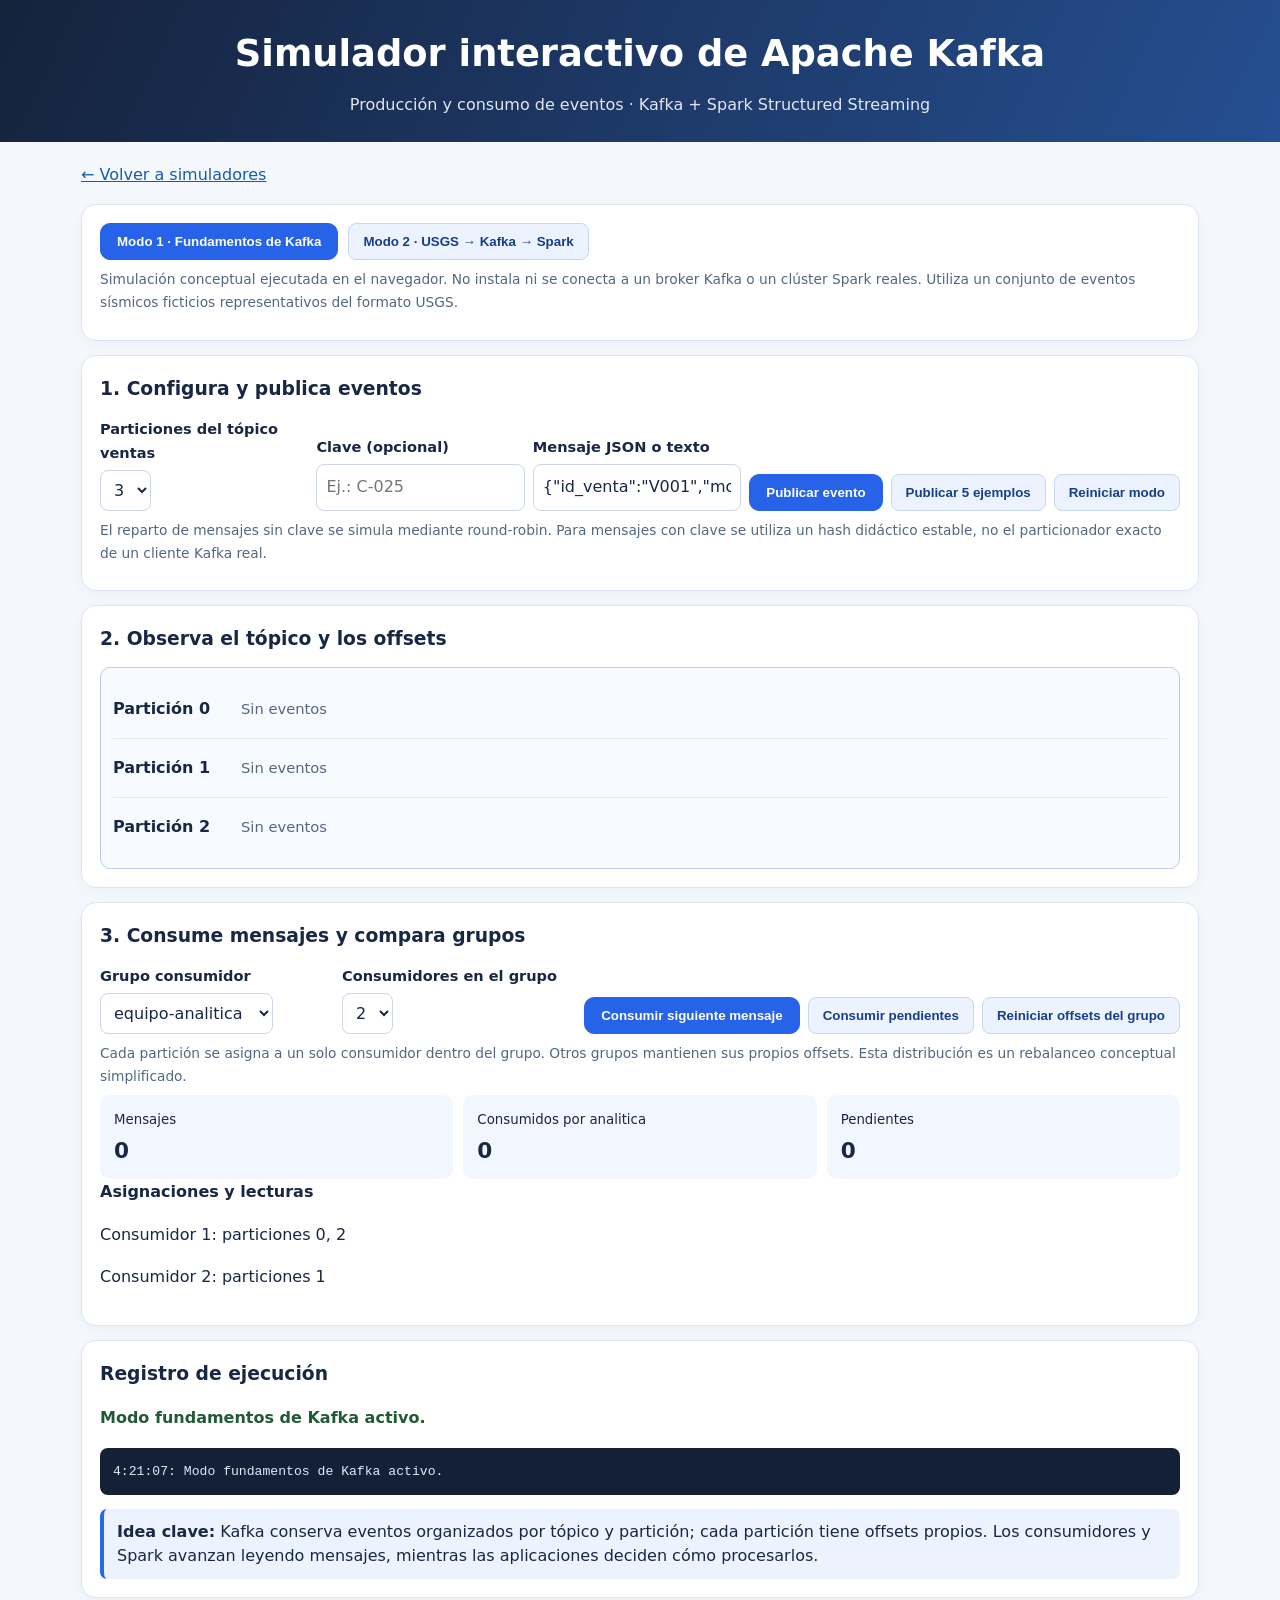
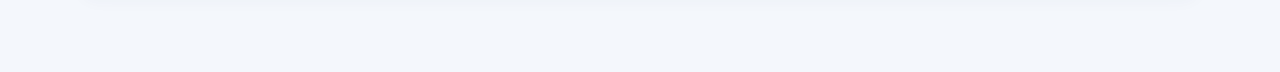
==== docs/simulador_kafka.html @ c388d981 "feat: simulador interactivo Kafka y Spark con dos modos educativos" ====
<!doctype html>
<html lang="es"><head><meta charset="utf-8"><meta name="viewport" content="width=device-width, initial-scale=1">
<title>Simulador interactivo de Kafka y Spark | Hadoop y Big Data</title>
<meta name="description" content="Simulador educativo de Apache Kafka y Spark Structured Streaming: productores, particiones, offsets, micro-lotes y checkpoints.">
<link rel="stylesheet" href="assets/css/styles.css">
<style>
:root{--ink:#182743;--accent:#2364e8;--line:#dce5f4;--bg:#f4f7fc}
*{box-sizing:border-box}body{margin:0;background:var(--bg);color:var(--ink);font-family:system-ui,-apple-system,Segoe UI,sans-serif}
.khero{background:linear-gradient(115deg,#15223c,#254f91);color:white;text-align:center;padding:24px 16px}
.khero h1{margin:0 0 7px;font-size:clamp(1.5rem,3vw,2.3rem)}.khero p{margin:0;opacity:.88}
.shell{max-width:1150px;margin:20px auto;padding:0 16px 40px}
.panel{background:white;border:1px solid var(--line);border-radius:15px;padding:18px;margin:14px 0;box-shadow:0 4px 15px #20305208}
h2{font-size:1.17rem;margin:0 0 12px}h3{font-size:1rem;margin:0 0 9px}.muted{color:#566781;font-size:.92rem}
.tabs,.controls,.stats{display:flex;gap:10px;flex-wrap:wrap;align-items:center}
button{border:1px solid #c6d7f2;border-radius:8px;padding:10px 14px;background:#ecf3ff;color:#153f88;font-weight:650;cursor:pointer}
button.primary,.tab[aria-selected=true]{background:#2763e8;color:white;border-color:#2763e8}
button:disabled{opacity:.43;cursor:not-allowed}
button:focus-visible,input:focus-visible,select:focus-visible{outline:3px solid #f7ad30;outline-offset:2px}
label{font-size:.91rem;font-weight:650;display:block;margin-bottom:5px}
input,select,textarea{font:inherit;max-width:100%;border:1px solid #ccd6e5;border-radius:8px;padding:9px;background:white;color:var(--ink)}
input[type=number]{width:90px}input[type=range]{padding:0;vertical-align:middle}
.grid{display:grid;grid-template-columns:repeat(auto-fit,minmax(235px,1fr));gap:12px}
.inline{display:flex;gap:8px;flex-wrap:wrap;align-items:end}.inputgroup{flex:1;min-width:135px}
.callout{background:#ecf3ff;border-left:4px solid #2468eb;padding:11px 13px;border-radius:7px;line-height:1.5}
.flow{display:flex;align-items:center;justify-content:space-between;gap:6px;flex-wrap:wrap}
.node{border:1px solid #b7c8e7;background:#f2f6ff;border-radius:9px;padding:10px;flex:1;text-align:center;min-width:120px;font-weight:700}
.arrow{color:#536e99;font-weight:800}
.topic{border:1px solid #bbcbea;border-radius:10px;padding:12px;background:#f7faff}
.partition{display:grid;grid-template-columns:120px 1fr;gap:8px;align-items:center;border-bottom:1px solid #e0e8f4;padding:9px 0}
.partition:last-child{border:0}.cells{display:flex;flex-wrap:wrap;gap:5px;min-height:40px;align-items:center}
.message{font-size:12px;padding:7px;border-radius:6px;background:#cddfff;border:1px solid #8db3ef;min-width:48px;text-align:center}
.message.consumed{background:#c1ead9;border-color:#6ab59b}.message small{display:block}
.stat{background:#f1f6ff;border-radius:10px;padding:11px 14px;flex:1;min-width:125px}.stat strong{display:block;font-size:1.35rem}
pre{white-space:pre-wrap;word-break:break-word;background:#142036;color:#dbeafe;padding:13px;border-radius:8px;max-height:270px;overflow:auto;font-size:.82rem}
table{width:100%;border-collapse:collapse;font-size:.89rem}th,td{text-align:left;padding:8px;border-bottom:1px solid #e5ebf4}th{background:#edf3ff}
.hide{display:none!important}.pill{font-size:.8rem;border-radius:40px;background:#e8f1ff;padding:4px 9px}
.note{font-size:.86rem;color:#536781;margin:8px 0}
#status{min-height:23px;font-weight:650;color:#235a36}
@media(max-width:680px){.partition{grid-template-columns:1fr}.flow{justify-content:center}.arrow{transform:rotate(90deg)}.panel{padding:12px}}
</style></head>
<body>
<div class="khero"><h1>Simulador interactivo de Apache Kafka</h1><p>Producción y consumo de eventos · Kafka + Spark Structured Streaming</p></div>
<main class="shell">
<p><a href="simuladores.html">← Volver a simuladores</a></p>
<section class="panel"><div class="tabs" role="tablist" aria-label="Modo de simulación">
<button class="tab primary" id="tabKafka" role="tab" aria-selected="true" aria-controls="modeKafka">Modo 1 · Fundamentos de Kafka</button>
<button class="tab" id="tabSpark" role="tab" aria-selected="false" aria-controls="modeSpark">Modo 2 · USGS → Kafka → Spark</button></div>
<p class="note">Simulación conceptual ejecutada en el navegador. No instala ni se conecta a un broker Kafka o un clúster Spark reales. Utiliza un conjunto de eventos sísmicos ficticios representativos del formato USGS.</p>
</section>
<section id="modeKafka" role="tabpanel" aria-labelledby="tabKafka">
<div class="panel"><h2>1. Configura y publica eventos</h2>
<div class="inline">
<div class="inputgroup"><label for="partitions">Particiones del tópico ventas</label><select id="partitions"><option>1</option><option selected>3</option><option>4</option><option>6</option></select></div>
<div class="inputgroup"><label for="key">Clave (opcional)</label><input id="key" placeholder="Ej.: C-025"></div>
<div class="inputgroup"><label for="value">Mensaje JSON o texto</label><input id="value" value='{"id_venta":"V001","monto":12000}'></div>
<button class="primary" id="publish">Publicar evento</button>
<button id="publishSeries">Publicar 5 ejemplos</button>
<button id="clearKafka">Reiniciar modo</button>
</div><p class="note">El reparto de mensajes sin clave se simula mediante round-robin. Para mensajes con clave se utiliza un hash didáctico estable, no el particionador exacto de un cliente Kafka real.</p>
</div>
<div class="panel"><h2>2. Observa el tópico y los offsets</h2><div id="topicKafka" class="topic" aria-live="polite"></div></div>
<div class="panel"><h2>3. Consume mensajes y compara grupos</h2>
<div class="inline"><div class="inputgroup"><label for="group">Grupo consumidor</label><select id="group"><option value="analitica">equipo-analitica</option><option value="auditoria">equipo-auditoria</option></select></div>
<div class="inputgroup"><label for="consumers">Consumidores en el grupo</label><select id="consumers"><option>1</option><option selected>2</option><option>3</option><option>4</option></select></div>
<button class="primary" id="consume">Consumir siguiente mensaje</button><button id="consumeAll">Consumir pendientes</button>
<button id="resetGroup">Reiniciar offsets del grupo</button></div>
<p class="note" id="groupExplain"></p><div class="stats" id="kStats"></div>
<h3>Asignaciones y lecturas</h3><div id="assignments"></div>
</div></section>
<section id="modeSpark" class="hide" role="tabpanel" aria-labelledby="tabSpark">
<div class="panel"><h2>1. Comprende la arquitectura</h2>
<div class="flow"><div class="node">API REST USGS<br><small>GeoJSON</small></div><span class="arrow">→</span><div class="node">Productor Python<br><small>JSON + id_evento</small></div><span class="arrow">→</span><div class="node">Kafka<br><small>sismos_usgs</small></div><span class="arrow">→</span><div class="node">Spark<br><small>Micro-lotes</small></div></div>
<p class="note">Una consulta HTTP obtiene una instantánea del feed. El productor la publica en Kafka y Spark lee los mensajes en micro-lotes. Publicar nuevamente el mismo feed puede generar duplicados.</p>
</div>
<div class="panel"><h2>2. Datos sísmicos de ejemplo y productor</h2>
<div class="inline"><button class="primary" id="fetchUSGS">Consultar feed simulado</button><button id="publishUSGS" disabled>Publicar feed en Kafka</button><button id="resetSpark">Reiniciar simulación</button></div>
<p id="feedText" class="note">Consulta el feed simulado para observar la estructura GeoJSON.</p><pre id="geojson" aria-label="Respuesta GeoJSON">Sin consulta todavía.</pre>
<div class="stats" id="sStats"></div>
</div>
<div class="panel"><h2>3. Kafka: particiones y offsets del tópico sismos_usgs</h2>
<div id="topicSpark" class="topic"></div><p class="note">Se conserva la clave <code>id_evento</code>. Un mismo ID puede publicarse más de una vez sin que Kafka lo elimine automáticamente.</p></div>
<div class="panel"><h2>4. Spark Structured Streaming: micro-lotes y filtros</h2>
<div class="inline">
<div class="inputgroup"><label for="threshold">Filtro de magnitud ≥ <span id="thresholdLabel">2.0</span></label><input type="range" id="threshold" min="0" max="7" step=".5" value="2"></div>
<button class="primary" id="runBatch">Procesar siguiente micro-lote</button><button id="runAll">Procesar pendientes</button>
<button id="stopSpark">Detener consulta</button><button id="restartSpark">Reiniciar consulta</button></div>
<p id="sparkInfo" class="callout">Aún no se han procesado eventos. Inicia con el feed y publica los mensajes.</p>
<pre id="batchOutput">Salida de Spark: esperando micro-lotes...</pre>
</div>
<div class="panel"><h2>5. Checkpoint: progreso, reinicio y duplicados</h2>
<div class="inline"><button id="checkpointView">Inspeccionar checkpoint</button><button id="checkpointDelete">Eliminar checkpoint simulado</button></div>
<pre id="checkpointOut">Sin progreso registrado.</pre>
<p class="note">Con un checkpoint válido, el reinicio recupera offsets. Sin checkpoint, esta simulación arranca desde earliest, como en la primera ejecución. En Spark real, la recuperación también depende de que el checkpoint sea compatible y que los offsets sigan disponibles en Kafka. Los checkpoints no deduplican eventos con el mismo ID.</p>
</div></section>
<section class="panel"><h2>Registro de ejecución</h2><p id="status" role="status" aria-live="polite"></p><pre id="log" aria-label="Registro de ejecución">Listo para comenzar.</pre>
<div class="callout"><strong>Idea clave:</strong> Kafka conserva eventos organizados por tópico y partición; cada partición tiene offsets propios. Los consumidores y Spark avanzan leyendo mensajes, mientras las aplicaciones deciden cómo procesarlos.</div></section>
</main>
<script>
(function(){
"use strict";
const $=id=>document.getElementById(id);
const events=[{id:"usgs-101",mag:1.2,place:"Región A",time:1790000000000,coords:[-71.2,-33.1,12]},{id:"usgs-102",mag:2.7,place:"Región B",time:1790000120000,coords:[-70.4,-29.8,33]},{id:"usgs-103",mag:3.8,place:"Región C",time:1790000240000,coords:[-72.1,-36.5,18]},{id:"usgs-104",mag:0.9,place:"Región D",time:1790000360000,coords:[-69.6,-25.1,7]},{id:"usgs-105",mag:4.5,place:"Región E",time:1790000480000,coords:[-73.2,-39.2,24]}];
let kafka,groups,spark,mode="kafka",logs=[];
function initKafka(){kafka=Array.from({length:+$("partitions").value},()=>[]);groups={analitica:[],auditoria:[]};for(let g in groups)groups[g]=kafka.map(()=>0);renderKafka();}
function initSpark(){spark={parts:[[],[],[]],feed:null,offsets:[0,0,0],checkpoint:null,batch:0,running:true,seen:[],outputs:[]};$("publishUSGS").disabled=true;$("geojson").textContent="Sin consulta todavía.";$("feedText").textContent="Consulta el feed simulado para observar la estructura GeoJSON.";$("batchOutput").textContent="Salida de Spark: esperando micro-lotes...";$("checkpointOut").textContent="Sin progreso registrado.";renderSpark();}
function say(m){logs.unshift(new Date().toLocaleTimeString("es")+": "+m);$("log").textContent=logs.slice(0,55).join("\n");$("status").textContent=m;}
function hash(s){let h=0;for(let i=0;i<s.length;i++)h=(Math.imul(h,31)+s.charCodeAt(i))|0;return h>>>0;}
function publish(parts,key,value){const n=key?hash(String(key))%parts.length:parts.reduce((best,a,i,all)=>a.length<all[best].length?i:best,0);const offset=parts[n].length;const msg={key:key||null,value,partition:n,offset};parts[n].push(msg);return msg;}
function showParts(parts,target,reads){target.textContent="";parts.forEach((list,i)=>{const r=document.createElement("div");r.className="partition";const name=document.createElement("strong");name.textContent="Partición "+i;const cells=document.createElement("div");cells.className="cells";list.forEach(m=>{const el=document.createElement("span");el.className="message"+(reads&&m.offset<reads[i]?" consumed":"");el.title="Clave: "+(m.key||"ninguna")+" · valor: "+JSON.stringify(m.value);const off=document.createElement("strong");off.textContent="offset "+m.offset;const val=document.createElement("small");val.textContent=m.key||"sin clave";el.append(off,val);cells.appendChild(el)});if(!list.length){const empty=document.createElement("span");empty.className="muted";empty.textContent="Sin eventos";cells.appendChild(empty)}r.append(name,cells);target.appendChild(r)})}
function stats(el,items){el.textContent="";items.forEach(([l,v])=>{const d=document.createElement("div");d.className="stat";const title=document.createElement("small");title.textContent=l;const val=document.createElement("strong");val.textContent=v;d.append(title,val);el.append(d)})}
function renderKafka(){const g=$("group").value,cs=+$("consumers").value,reads=groups[g];showParts(kafka,$("topicKafka"),reads);stats($("kStats"),[["Mensajes",kafka.reduce((n,p)=>n+p.length,0)],["Consumidos por "+g,reads.reduce((a,b)=>a+b,0)],["Pendientes",kafka.reduce((n,p,i)=>n+p.length-reads[i],0)]]);$("assignments").textContent="";for(let c=0;c<cs;c++){const d=document.createElement("p");const owned=kafka.map((_,i)=>i).filter(i=>i%cs===c);d.textContent="Consumidor "+(c+1)+": "+(owned.length?"particiones "+owned.join(", "):"sin particiones asignadas");$("assignments").append(d)}$("groupExplain").textContent="Cada partición se asigna a un solo consumidor dentro del grupo. Otros grupos mantienen sus propios offsets. Esta distribución es un rebalanceo conceptual simplificado.";}
function nextConsume(all){let count=0,g=$("group").value,c=+$("consumers").value;const reads=groups[g];do {let found=false;for(let p=0;p<kafka.length;p++){const o=reads[p];if(o<kafka[p].length){reads[p]++;count++;found=true;say("Grupo "+g+" · consumidor "+((p%c)+1)+" leyó partición "+p+", offset "+o);if(!all)break}}if(!found||!all)break}while(true);if(!count)say("No hay mensajes pendientes para "+g);renderKafka();}
function renderSpark(){showParts(spark.parts,$("topicSpark"),spark.offsets);stats($("sStats"),[["Eventos del feed",spark.feed?spark.feed.features.length:0],["Mensajes Kafka",spark.parts.reduce((n,p)=>n+p.length,0)],["Micro-lotes",spark.batch],["Offsets leídos",spark.offsets.reduce((a,b)=>a+b,0)]]);}
function getFeed(){return {type:"FeatureCollection",features:events.map(e=>({type:"Feature",id:e.id,properties:{mag:e.mag,place:e.place,time:e.time},geometry:{type:"Point",coordinates:e.coords}}))};}
function batch(){if(!spark.running){say("Consulta detenida. Reiníciala para procesar.");return false}let taken=[];for(let p=0;p<3;p++){let count=0;while(spark.offsets[p]<spark.parts[p].length&&count<2){taken.push(spark.parts[p][spark.offsets[p]++]);count++}}const limit=+$("threshold").value;const pass=taken.filter(m=>m.value.magnitud>=limit);const dup=taken.filter(m=>spark.seen.includes(m.value.id_evento));taken.forEach(m=>spark.seen.push(m.value.id_evento));let lines=["Batch: "+spark.batch,"Entradas: "+taken.length+" | Filtradas: "+pass.length+" | Umbral: "+limit.toFixed(1),"Offsets siguientes: "+JSON.stringify(spark.offsets),""];pass.forEach(m=>lines.push(m.value.id_evento+" | magnitud "+m.value.magnitud+" | "+m.value.ubicacion));if(!pass.length)lines.push("(micro-lote sin resultados)");if(dup.length)lines.push("AVISO: "+dup.length+" registros con ID ya observado; el checkpoint NO los elimina.");$("batchOutput").textContent=lines.join("\n")+"\n\n"+$("batchOutput").textContent.slice(0,5500);spark.checkpoint={offsets:spark.offsets.slice(),nextBatch:spark.batch+1};spark.batch++;$("sparkInfo").textContent="Micro-lote procesado: "+taken.length+" registros leídos; "+pass.length+" cumplen el filtro. "+(dup.length?"Se detectaron IDs repetidos.":"");say("Spark procesó Batch "+(spark.batch-1)+" ("+pass.length+" visibles).");renderSpark();return !!taken.length;}
$("tabKafka").onclick=()=>switchMode("kafka");$("tabSpark").onclick=()=>switchMode("spark");
function switchMode(to){mode=to;$("modeKafka").classList.toggle("hide",to!=="kafka");$("modeSpark").classList.toggle("hide",to!=="spark");$("tabKafka").setAttribute("aria-selected",to==="kafka");$("tabSpark").setAttribute("aria-selected",to==="spark");$("tabKafka").classList.toggle("primary",to==="kafka");$("tabSpark").classList.toggle("primary",to==="spark");say(to==="kafka"?"Modo fundamentos de Kafka activo.":"Modo USGS → Kafka → Spark activo.");}
$("partitions").onchange=()=>{initKafka();say("Tópico ventas reiniciado con "+kafka.length+" particiones.");};
$("publish").onclick=()=>{const m=publish(kafka,$("key").value.trim(),$("value").value);renderKafka();say("Publicado en partición "+m.partition+", offset "+m.offset);};
$("publishSeries").onclick=()=>{for(let i=0;i<5;i++)publish(kafka,i%2?"C-025":"C-031",{id_venta:"V"+(i+1),monto:10000+i*3000});renderKafka();say("Cinco eventos de ejemplo publicados.");};
$("clearKafka").onclick=()=>{initKafka();say("Modo Kafka reiniciado.");};
$("group").onchange=renderKafka;$("consumers").onchange=()=>{renderKafka();say("Simulación de rebalanceo: "+$("consumers").value+" consumidores.");};
$("consume").onclick=()=>nextConsume(false);$("consumeAll").onclick=()=>nextConsume(true);
$("resetGroup").onclick=()=>{groups[$("group").value]=kafka.map(()=>0);renderKafka();say("Offsets simulados del grupo reiniciados al comienzo.");};
$("fetchUSGS").onclick=()=>{spark.feed=getFeed();$("geojson").textContent=JSON.stringify(spark.feed,null,2);$("publishUSGS").disabled=false;$("feedText").textContent="HTTP 200 (simulado): FeatureCollection con "+spark.feed.features.length+" eventos. Es una instantánea, no un stream HTTP continuo.";renderSpark();say("Feed sísmico de ejemplo consultado.");};
$("publishUSGS").onclick=()=>{if(!spark.feed)return;spark.feed.features.forEach(f=>{const p=f.properties,c=f.geometry.coordinates;publish(spark.parts,f.id,{id_evento:f.id,magnitud:p.mag,ubicacion:p.place,fecha_evento:p.time,longitud:c[0],latitud:c[1],profundidad_km:c[2]})});renderSpark();say("Se publicaron "+spark.feed.features.length+" eventos. Repetir la publicación genera mensajes con IDs repetidos.");};
$("threshold").oninput=()=>{$("thresholdLabel").textContent=(+$("threshold").value).toFixed(1);};
$("runBatch").onclick=()=>batch();$("runAll").onclick=()=>{for(let i=0;i<50;i++)if(!batch())break;};
$("stopSpark").onclick=()=>{spark.running=false;say("Consulta Spark detenida. Checkpoint conservado.");};
$("restartSpark").onclick=()=>{spark.running=true;if(spark.checkpoint){spark.offsets=spark.checkpoint.offsets.slice();spark.batch=spark.checkpoint.nextBatch;say("Spark retomó offsets desde el checkpoint.");}else{spark.offsets=[0,0,0];spark.batch=0;say("Sin checkpoint: nueva consulta desde earliest (simulado).");}renderSpark();};
$("checkpointView").onclick=()=>{$("checkpointOut").textContent=spark.checkpoint?JSON.stringify({offsets:spark.checkpoint.offsets,commits:spark.checkpoint.nextBatch-1,siguiente_batch:spark.checkpoint.nextBatch},null,2):"No hay checkpoint: procesa al menos un micro-lote.";say("Estado del checkpoint inspeccionado.");};
$("checkpointDelete").onclick=()=>{spark.checkpoint=null;$("checkpointOut").textContent="Checkpoint simulado eliminado. Reinicia la consulta para empezar desde earliest.";say("Checkpoint eliminado; los mensajes de Kafka permanecen.");};
$("resetSpark").onclick=()=>{initSpark();say("Modo USGS → Kafka → Spark reiniciado.");};
initKafka();initSpark();switchMode("kafka");
})();
</script></body></html>
---- docs/assets/css/styles.css ----
:root{color-scheme:light;--bg:#f5f8fc;--ink:#12213c;--muted:#53637c;--line:#dce6f1;--primary:#2563ba;--deep:#0b1730;--paper:#fff}*{box-sizing:border-box}html{scroll-behavior:smooth}body{margin:0;background:var(--bg);font:16px/1.65 system-ui,-apple-system,Segoe UI,sans-serif;color:var(--ink)}a{color:#145caf}a:hover{text-decoration-thickness:2px}.wrap{width:min(1140px,calc(100% - 36px));margin:auto}.skip{position:absolute;left:-10000px;top:0;background:white;padding:12px;z-index:5}.skip:focus{left:12px}.header{background:#0b1730;color:white}.topline{display:flex;justify-content:space-between;gap:16px;align-items:center;min-height:76px}.brand{color:white;text-decoration:none;font-size:1.13rem;font-weight:800;white-space:nowrap}.brandmark{color:#82c8ff}.brandmuted{color:#aabdd9;font-weight:500}nav{display:flex;flex-wrap:wrap;gap:4px}nav a{font-size:.88rem;color:#ccd9ec;text-decoration:none;padding:8px 10px;border-radius:8px}nav a:hover,nav a[aria-current=page]{background:#213a61;color:white}.menu{display:none;background:#213a61;border:1px solid #516987;color:white;border-radius:8px;padding:9px 14px;font:inherit}.hero{background:linear-gradient(125deg,#0b1730,#173f79 80%,#2763a4);color:white;padding:72px 0 82px}.eyebrow{font-size:.76rem;font-weight:800;letter-spacing:.17em;color:#8ad2ff}.hero h1{font-size:clamp(2.2rem,5.3vw,4.2rem);line-height:1.12;max-width:890px;margin:16px 0 18px}.hero p{max-width:760px;font-size:1.14rem;color:#d9e5f4}.content{padding:40px 0 70px}h2{font-size:1.5rem;margin:30px 0 17px}h3{margin:0 0 8px;font-size:1.19rem}.welcome{max-width:850px;margin-bottom:26px}.tiles{display:grid;grid-template-columns:repeat(3,minmax(0,1fr));gap:18px}.card,.notice,.feature,.resource{background:var(--paper);border:1px solid var(--line);border-radius:16px;box-shadow:0 6px 22px #10284a0a}.card{padding:24px;display:flex;flex-direction:column;transition:transform .2s}.card:hover{transform:translateY(-3px)}.card p{color:var(--muted);flex:1}.cta{font-weight:700;text-decoration:none}.notice{padding:22px;margin:32px 0;background:#eaf3ff}.resources{display:grid;grid-template-columns:repeat(2,minmax(0,1fr));gap:12px}.resource{padding:14px 18px}.resource a{font-weight:650;text-decoration:none}.resource a:hover{text-decoration:underline}.feature{display:flex;align-items:center;gap:25px;padding:22px}.feature img{width:165px;max-width:32%;border-radius:8px}.muted{color:var(--muted)}.primary{display:inline-block;padding:10px 16px;background:var(--primary);color:white;border-radius:10px;text-decoration:none;font-weight:700}pre{background:#14233c;color:#e0efff;border-radius:12px;padding:20px;overflow:auto}code{font-family:ui-monospace,SFMono-Regular,Consolas,monospace}footer{background:#0b1730;color:#c4d0e2;padding:25px 0}.footergrid{display:flex;justify-content:space-between;gap:28px;flex-wrap:wrap}footer a{color:#a3d9ff}@media(max-width:940px){.topline{flex-wrap:wrap;padding:16px 0}.menu{display:block;margin-left:auto}nav{display:none;width:100%;flex-direction:column}nav.open{display:flex}nav a{padding:10px 12px}.tiles{grid-template-columns:repeat(2,minmax(0,1fr))}}@media(max-width:640px){.hero{padding:47px 0 53px}.tiles,.resources{grid-template-columns:1fr}.feature{flex-direction:column;align-items:start}.feature img{max-width:100%}}
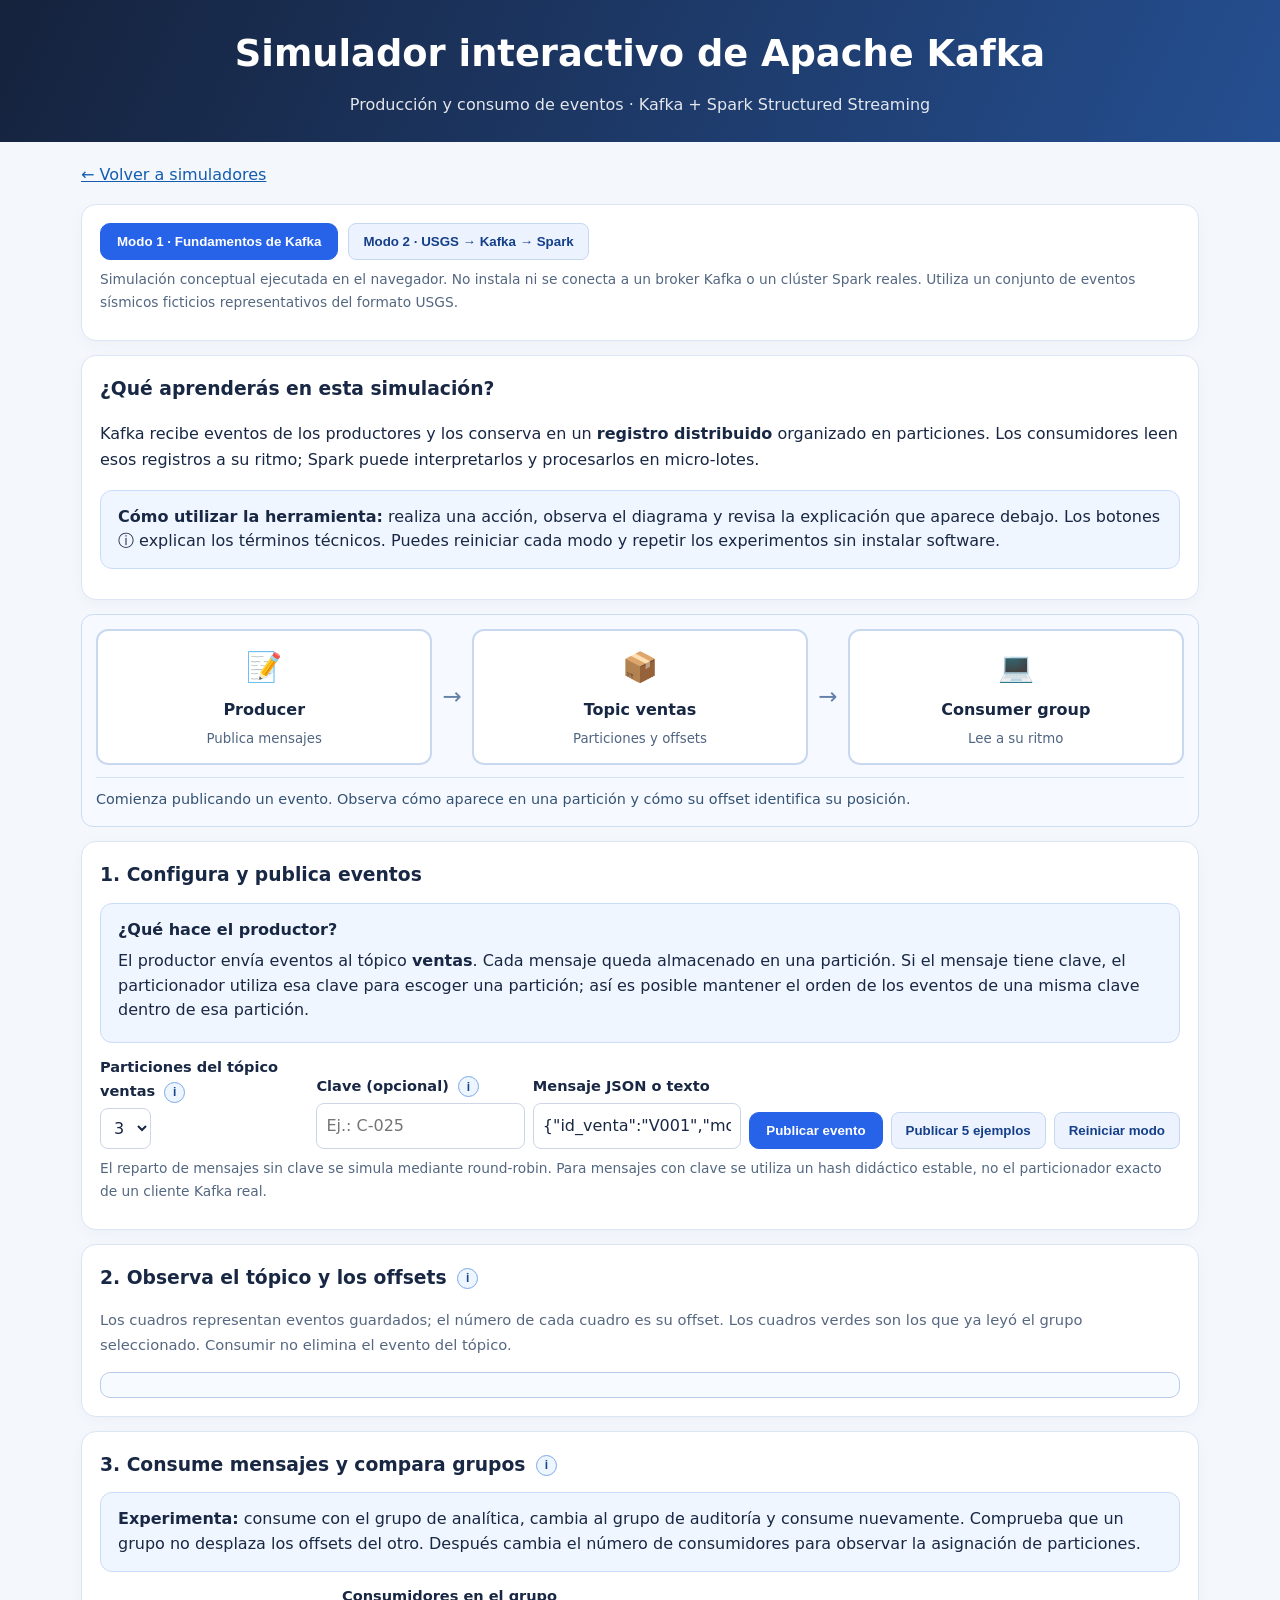
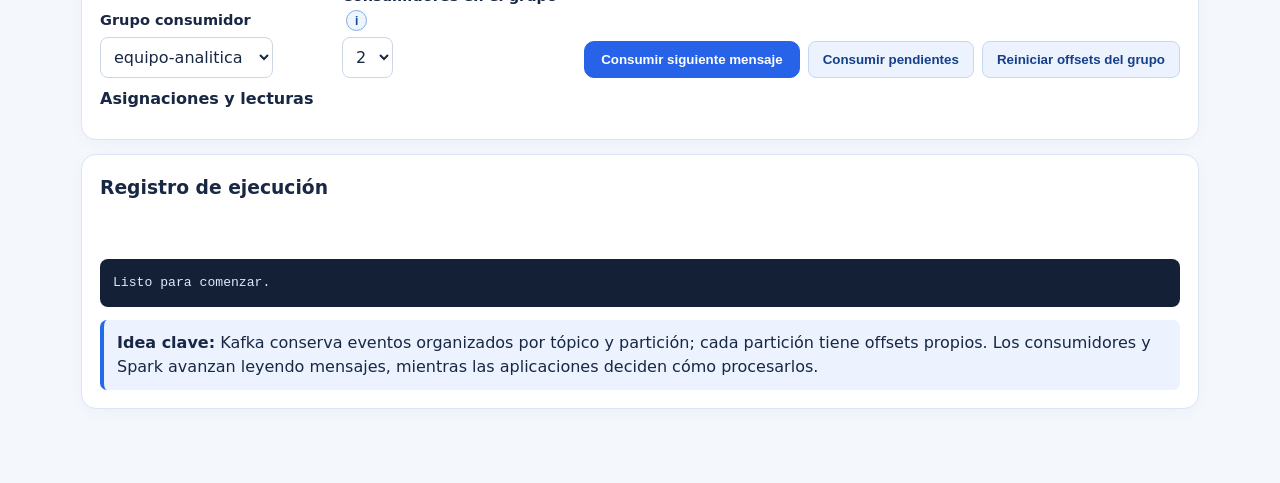
==== commit 96758c91: "feat(kafka): visualizar flujo y añadir explicaciones y tooltips educativos" ====
--- a/docs/simulador_kafka.html
+++ b/docs/simulador_kafka.html
@@ -37,6 +37,9 @@
 .note{font-size:.86rem;color:#536781;margin:8px 0}
 #status{min-height:23px;font-weight:650;color:#235a36}
 @media(max-width:680px){.partition{grid-template-columns:1fr}.flow{justify-content:center}.arrow{transform:rotate(90deg)}.panel{padding:12px}}
+
+/* Visualización y orientación didáctica */
+.explainer{background:#f0f6ff;border:1px solid #cbdcf8;border-radius:12px;padding:14px 17px;margin:12px 0;line-height:1.55}.explainer h3{margin:0 0 6px}.explainer p{margin:5px 0}.help{display:inline-grid;place-items:center;border:1px solid #7da9e8;background:#edf5ff;color:#16468e;width:21px;height:21px;border-radius:50%;font-size:12px;padding:0;vertical-align:middle;margin-left:4px;cursor:help}.help:focus-visible{outline:3px solid orange}.helpbox{position:relative;display:inline-block}.tooltip{display:none;position:absolute;z-index:20;top:30px;left:0;min-width:220px;max-width:280px;background:#17243d;color:white;padding:10px 12px;border-radius:8px;font-size:.82rem;line-height:1.45;box-shadow:0 6px 20px #0003;font-weight:400}.helpbox:hover .tooltip,.helpbox:focus-within .tooltip{display:block}.stage{background:#f6f9ff;border:1px solid #ccdcf3;border-radius:12px;padding:14px;margin-top:12px}.stageFlow{display:flex;align-items:stretch;justify-content:space-around;gap:10px;flex-wrap:wrap}.stageNode{min-width:130px;flex:1;text-align:center;background:white;border:2px solid #c8d8ef;border-radius:12px;padding:13px 10px;transition:transform .22s,border-color .22s,box-shadow .22s}.stageNode.active{border-color:#2370ed;box-shadow:0 0 0 4px #2370ed20;transform:translateY(-2px)}.stageNode strong{display:block;margin:5px 0}.stageNode .glyph{font-size:29px;display:block}.stageNode small{display:block;color:#506581}.stageArrow{align-self:center;font-size:23px;color:#6380a8}.stageCaption{margin:12px 0 0;border-top:1px solid #d6e3f5;padding-top:10px;font-size:.9rem;color:#355374}.legend{display:flex;gap:10px;flex-wrap:wrap;margin:9px 0;font-size:.82rem;color:#415773}.legend span{padding:4px 8px;border:1px solid #d0ddf0;border-radius:20px}.logviz{display:flex;flex-wrap:wrap;gap:8px;margin-top:10px}.logviz span{background:#e5efff;border:1px solid #b4caf2;border-radius:7px;padding:6px 9px;font-size:.82rem}.stepper{display:flex;gap:8px;align-items:center;flex-wrap:wrap;margin:10px 0}.stepper button{background:white}.stepper strong{color:#174eae}.kguide{border-left:4px solid #20a27e;background:#eefaf5;padding:11px 13px;border-radius:7px;margin:12px 0}.kguide strong{display:block;margin-bottom:4px}@media(max-width:700px){.stageArrow{display:none}.stageNode{min-width:44%}.tooltip{left:auto;right:0}}
 </style></head>
 <body>
 <div class="khero"><h1>Simulador interactivo de Apache Kafka</h1><p>Producción y consumo de eventos · Kafka + Spark Structured Streaming</p></div>
@@ -47,39 +50,39 @@
 <button class="tab" id="tabSpark" role="tab" aria-selected="false" aria-controls="modeSpark">Modo 2 · USGS → Kafka → Spark</button></div>
 <p class="note">Simulación conceptual ejecutada en el navegador. No instala ni se conecta a un broker Kafka o un clúster Spark reales. Utiliza un conjunto de eventos sísmicos ficticios representativos del formato USGS.</p>
 </section>
-<section id="modeKafka" role="tabpanel" aria-labelledby="tabKafka">
-<div class="panel"><h2>1. Configura y publica eventos</h2>
+<section class="panel"><h2>¿Qué aprenderás en esta simulación?</h2><p>Kafka recibe eventos de los productores y los conserva en un <strong>registro distribuido</strong> organizado en particiones. Los consumidores leen esos registros a su ritmo; Spark puede interpretarlos y procesarlos en micro-lotes.</p><div class="explainer"><strong>Cómo utilizar la herramienta:</strong> realiza una acción, observa el diagrama y revisa la explicación que aparece debajo. Los botones <span aria-hidden="true">ⓘ</span> explican los términos técnicos. Puedes reiniciar cada modo y repetir los experimentos sin instalar software.</div></section><section id="modeKafka" role="tabpanel" aria-labelledby="tabKafka">
+<div class="stage" aria-label="Diagrama interactivo del recorrido de eventos"><div class="stageFlow"><div class="stageNode" id="visualProducer"><span class="glyph" aria-hidden="true">📝</span><strong>Producer</strong><small>Publica mensajes</small></div><span class="stageArrow">→</span><div class="stageNode" id="visualBroker"><span class="glyph" aria-hidden="true">📦</span><strong>Topic ventas</strong><small>Particiones y offsets</small></div><span class="stageArrow">→</span><div class="stageNode" id="visualConsumer"><span class="glyph" aria-hidden="true">💻</span><strong>Consumer group</strong><small>Lee a su ritmo</small></div></div><div class="stageCaption" id="visualCaption" role="status">Comienza publicando un evento. Observa cómo aparece en una partición y cómo su offset identifica su posición.</div></div><div class="panel"><h2>1. Configura y publica eventos</h2><div class="explainer"><h3>¿Qué hace el productor?</h3><p>El productor envía eventos al tópico <strong>ventas</strong>. Cada mensaje queda almacenado en una partición. Si el mensaje tiene clave, el particionador utiliza esa clave para escoger una partición; así es posible mantener el orden de los eventos de una misma clave dentro de esa partición.</p></div>
 <div class="inline">
-<div class="inputgroup"><label for="partitions">Particiones del tópico ventas</label><select id="partitions"><option>1</option><option selected>3</option><option>4</option><option>6</option></select></div>
-<div class="inputgroup"><label for="key">Clave (opcional)</label><input id="key" placeholder="Ej.: C-025"></div>
+<div class="inputgroup"><label for="partitions">Particiones del tópico ventas <span class="helpbox"><button class="help" type="button" aria-label="Ayuda sobre particiones">i</button><span class="tooltip" role="tooltip">Cada partición es un registro ordenado independiente. Más particiones permiten distribuir el trabajo, pero no crean un orden global entre todas ellas.</span></span></label><select id="partitions"><option>1</option><option selected>3</option><option>4</option><option>6</option></select></div>
+<div class="inputgroup"><label for="key">Clave (opcional) <span class="helpbox"><button class="help" type="button" aria-label="Ayuda sobre la clave">i</button><span class="tooltip" role="tooltip">La clave identifica o agrupa eventos relacionados. Con la misma clave, un particionador estable dirige mensajes a la misma partición, mientras no cambie la configuración relevante.</span></span></label><input id="key" placeholder="Ej.: C-025"></div>
 <div class="inputgroup"><label for="value">Mensaje JSON o texto</label><input id="value" value='{"id_venta":"V001","monto":12000}'></div>
 <button class="primary" id="publish">Publicar evento</button>
 <button id="publishSeries">Publicar 5 ejemplos</button>
 <button id="clearKafka">Reiniciar modo</button>
 </div><p class="note">El reparto de mensajes sin clave se simula mediante round-robin. Para mensajes con clave se utiliza un hash didáctico estable, no el particionador exacto de un cliente Kafka real.</p>
 </div>
-<div class="panel"><h2>2. Observa el tópico y los offsets</h2><div id="topicKafka" class="topic" aria-live="polite"></div></div>
-<div class="panel"><h2>3. Consume mensajes y compara grupos</h2>
+<div class="panel"><h2>2. Observa el tópico y los offsets <span class="helpbox"><button class="help" aria-label="¿Qué es un offset?" type="button">i</button><span class="tooltip" role="tooltip">Offset: posición secuencial de un mensaje dentro de una partición. Cada partición comienza su propia secuencia en cero.</span></span></h2><p class="muted">Los cuadros representan eventos guardados; el número de cada cuadro es su offset. Los cuadros verdes son los que ya leyó el grupo seleccionado. Consumir no elimina el evento del tópico.</p><div id="topicKafka" class="topic" aria-live="polite"></div></div>
+<div class="panel"><h2>3. Consume mensajes y compara grupos <span class="helpbox"><button class="help" type="button" aria-label="¿Qué es un grupo consumidor?">i</button><span class="tooltip" role="tooltip">Un grupo coordina lectores que se reparten particiones. Cada grupo tiene su progreso independiente y puede leer el mismo tópico.</span></span></h2><div class="explainer"><strong>Experimenta:</strong> consume con el grupo de analítica, cambia al grupo de auditoría y consume nuevamente. Comprueba que un grupo no desplaza los offsets del otro. Después cambia el número de consumidores para observar la asignación de particiones.</div>
 <div class="inline"><div class="inputgroup"><label for="group">Grupo consumidor</label><select id="group"><option value="analitica">equipo-analitica</option><option value="auditoria">equipo-auditoria</option></select></div>
-<div class="inputgroup"><label for="consumers">Consumidores en el grupo</label><select id="consumers"><option>1</option><option selected>2</option><option>3</option><option>4</option></select></div>
+<div class="inputgroup"><label for="consumers">Consumidores en el grupo <span class="helpbox"><button class="help" type="button" aria-label="Ayuda sobre consumidores">i</button><span class="tooltip" role="tooltip">Dentro de un grupo, una partición se asigna a un consumidor a la vez. Si hay más consumidores que particiones, algunos quedan sin trabajo.</span></span></label><select id="consumers"><option>1</option><option selected>2</option><option>3</option><option>4</option></select></div>
 <button class="primary" id="consume">Consumir siguiente mensaje</button><button id="consumeAll">Consumir pendientes</button>
 <button id="resetGroup">Reiniciar offsets del grupo</button></div>
 <p class="note" id="groupExplain"></p><div class="stats" id="kStats"></div>
 <h3>Asignaciones y lecturas</h3><div id="assignments"></div>
 </div></section>
 <section id="modeSpark" class="hide" role="tabpanel" aria-labelledby="tabSpark">
-<div class="panel"><h2>1. Comprende la arquitectura</h2>
+<div class="panel"><h2>1. Comprende la arquitectura</h2><div class="explainer"><h3>¿Qué ocurre en cada etapa?</h3><p><strong>USGS:</strong> entrega una instantánea GeoJSON al consultar una URL REST. <strong>Python:</strong> extrae los campos de cada sismo y publica mensajes JSON con <code>id_evento</code> como clave. <strong>Kafka:</strong> los conserva en el tópico <code>sismos_usgs</code>. <strong>Spark:</strong> lee los registros pendientes, interpreta su esquema y aplica filtros.</p><p>Este es un ejemplo <em>near real-time</em>: consultar periódicamente una API no equivale a recibir eventos continuamente desde ella.</p></div>
 <div class="flow"><div class="node">API REST USGS<br><small>GeoJSON</small></div><span class="arrow">→</span><div class="node">Productor Python<br><small>JSON + id_evento</small></div><span class="arrow">→</span><div class="node">Kafka<br><small>sismos_usgs</small></div><span class="arrow">→</span><div class="node">Spark<br><small>Micro-lotes</small></div></div>
 <p class="note">Una consulta HTTP obtiene una instantánea del feed. El productor la publica en Kafka y Spark lee los mensajes en micro-lotes. Publicar nuevamente el mismo feed puede generar duplicados.</p>
 </div>
-<div class="panel"><h2>2. Datos sísmicos de ejemplo y productor</h2>
+<div class="panel"><h2>2. Datos sísmicos de ejemplo y productor</h2><div class="kguide"><strong>Observa la transformación</strong>Primero consulta el feed: verás <code>features</code>, <code>properties</code> y <code>geometry</code>. Después publica: cada elemento se convierte en un mensaje con clave, partición y offset. Vuelve a publicar el mismo feed para estudiar duplicados.</div>
 <div class="inline"><button class="primary" id="fetchUSGS">Consultar feed simulado</button><button id="publishUSGS" disabled>Publicar feed en Kafka</button><button id="resetSpark">Reiniciar simulación</button></div>
 <p id="feedText" class="note">Consulta el feed simulado para observar la estructura GeoJSON.</p><pre id="geojson" aria-label="Respuesta GeoJSON">Sin consulta todavía.</pre>
 <div class="stats" id="sStats"></div>
 </div>
-<div class="panel"><h2>3. Kafka: particiones y offsets del tópico sismos_usgs</h2>
+<div class="panel"><h2>3. Kafka: particiones y offsets del tópico sismos_usgs</h2><p class="muted">El tópico conserva registros incluso después de que Spark los lea. El cambio de color indica el progreso del consumidor simulado, no la eliminación de mensajes.</p>
 <div id="topicSpark" class="topic"></div><p class="note">Se conserva la clave <code>id_evento</code>. Un mismo ID puede publicarse más de una vez sin que Kafka lo elimine automáticamente.</p></div>
-<div class="panel"><h2>4. Spark Structured Streaming: micro-lotes y filtros</h2>
+<div class="panel"><h2>4. Spark Structured Streaming: micro-lotes y filtros <span class="helpbox"><button class="help" type="button" aria-label="Ayuda sobre micro-lotes">i</button><span class="tooltip" role="tooltip">Un micro-lote procesa un conjunto acotado de registros disponibles. Puede tener cero resultados después del filtro, aunque haya leído registros.</span></span></h2><div class="kguide"><strong>¿Qué observar?</strong> Ejecuta un micro-lote y compara mensajes leídos con eventos que superan el umbral de magnitud. El lote puede ser vacío; eso no significa necesariamente que haya fallado la lectura.</div>
 <div class="inline">
 <div class="inputgroup"><label for="threshold">Filtro de magnitud ≥ <span id="thresholdLabel">2.0</span></label><input type="range" id="threshold" min="0" max="7" step=".5" value="2"></div>
 <button class="primary" id="runBatch">Procesar siguiente micro-lote</button><button id="runAll">Procesar pendientes</button>
@@ -87,7 +90,7 @@
 <p id="sparkInfo" class="callout">Aún no se han procesado eventos. Inicia con el feed y publica los mensajes.</p>
 <pre id="batchOutput">Salida de Spark: esperando micro-lotes...</pre>
 </div>
-<div class="panel"><h2>5. Checkpoint: progreso, reinicio y duplicados</h2>
+<div class="panel"><h2>5. Checkpoint: progreso, reinicio y duplicados <span class="helpbox"><button class="help" type="button" aria-label="Ayuda sobre checkpoints">i</button><span class="tooltip" role="tooltip">El checkpoint guarda información de progreso de una consulta Spark, incluidos offsets procesados. No elimina por sí mismo mensajes duplicados por ID.</span></span></h2><p class="muted">Procesa registros, inspecciona el checkpoint, detén y reinicia la consulta. Luego elimina el checkpoint y reinicia otra vez para comparar cómo cambia el punto de lectura.</p>
 <div class="inline"><button id="checkpointView">Inspeccionar checkpoint</button><button id="checkpointDelete">Eliminar checkpoint simulado</button></div>
 <pre id="checkpointOut">Sin progreso registrado.</pre>
 <p class="note">Con un checkpoint válido, el reinicio recupera offsets. Sin checkpoint, esta simulación arranca desde earliest, como en la primera ejecución. En Spark real, la recuperación también depende de que el checkpoint sea compatible y que los offsets sigan disponibles en Kafka. Los checkpoints no deduplican eventos con el mismo ID.</p>
@@ -103,7 +106,7 @@
 let kafka,groups,spark,mode="kafka",logs=[];
 function initKafka(){kafka=Array.from({length:+$("partitions").value},()=>[]);groups={analitica:[],auditoria:[]};for(let g in groups)groups[g]=kafka.map(()=>0);renderKafka();}
 function initSpark(){spark={parts:[[],[],[]],feed:null,offsets:[0,0,0],checkpoint:null,batch:0,running:true,seen:[],outputs:[]};$("publishUSGS").disabled=true;$("geojson").textContent="Sin consulta todavía.";$("feedText").textContent="Consulta el feed simulado para observar la estructura GeoJSON.";$("batchOutput").textContent="Salida de Spark: esperando micro-lotes...";$("checkpointOut").textContent="Sin progreso registrado.";renderSpark();}
-function say(m){logs.unshift(new Date().toLocaleTimeString("es")+": "+m);$("log").textContent=logs.slice(0,55).join("\n");$("status").textContent=m;}
+function illuminate(which,message){["visualProducer","visualBroker","visualConsumer"].forEach(id=>$(id).classList.toggle("active",id===which));$("visualCaption").textContent=message;}\nfunction say(m){logs.unshift(new Date().toLocaleTimeString("es")+": "+m);$("log").textContent=logs.slice(0,55).join("\n");$("status").textContent=m;}
 function hash(s){let h=0;for(let i=0;i<s.length;i++)h=(Math.imul(h,31)+s.charCodeAt(i))|0;return h>>>0;}
 function publish(parts,key,value){const n=key?hash(String(key))%parts.length:parts.reduce((best,a,i,all)=>a.length<all[best].length?i:best,0);const offset=parts[n].length;const msg={key:key||null,value,partition:n,offset};parts[n].push(msg);return msg;}
 function showParts(parts,target,reads){target.textContent="";parts.forEach((list,i)=>{const r=document.createElement("div");r.className="partition";const name=document.createElement("strong");name.textContent="Partición "+i;const cells=document.createElement("div");cells.className="cells";list.forEach(m=>{const el=document.createElement("span");el.className="message"+(reads&&m.offset<reads[i]?" consumed":"");el.title="Clave: "+(m.key||"ninguna")+" · valor: "+JSON.stringify(m.value);const off=document.createElement("strong");off.textContent="offset "+m.offset;const val=document.createElement("small");val.textContent=m.key||"sin clave";el.append(off,val);cells.appendChild(el)});if(!list.length){const empty=document.createElement("span");empty.className="muted";empty.textContent="Sin eventos";cells.appendChild(empty)}r.append(name,cells);target.appendChild(r)})}
@@ -116,8 +119,8 @@
 $("tabKafka").onclick=()=>switchMode("kafka");$("tabSpark").onclick=()=>switchMode("spark");
 function switchMode(to){mode=to;$("modeKafka").classList.toggle("hide",to!=="kafka");$("modeSpark").classList.toggle("hide",to!=="spark");$("tabKafka").setAttribute("aria-selected",to==="kafka");$("tabSpark").setAttribute("aria-selected",to==="spark");$("tabKafka").classList.toggle("primary",to==="kafka");$("tabSpark").classList.toggle("primary",to==="spark");say(to==="kafka"?"Modo fundamentos de Kafka activo.":"Modo USGS → Kafka → Spark activo.");}
 $("partitions").onchange=()=>{initKafka();say("Tópico ventas reiniciado con "+kafka.length+" particiones.");};
-$("publish").onclick=()=>{const m=publish(kafka,$("key").value.trim(),$("value").value);renderKafka();say("Publicado en partición "+m.partition+", offset "+m.offset);};
-$("publishSeries").onclick=()=>{for(let i=0;i<5;i++)publish(kafka,i%2?"C-025":"C-031",{id_venta:"V"+(i+1),monto:10000+i*3000});renderKafka();say("Cinco eventos de ejemplo publicados.");};
+$("publish").onclick=()=>{const m=publish(kafka,$("key").value.trim(),$("value").value);renderKafka();illuminate("visualBroker","El productor publicó un mensaje. Kafka lo añadió a la partición "+m.partition+" con offset "+m.offset+". El evento permanece disponible para los grupos consumidores.");say("Publicado en partición "+m.partition+", offset "+m.offset);};
+$("publishSeries").onclick=()=>{for(let i=0;i<5;i++)publish(kafka,i%2?"C-025":"C-031",{id_venta:"V"+(i+1),monto:10000+i*3000});renderKafka();illuminate("visualBroker","Se publicaron cinco eventos. Observa cómo cada partición asigna offsets desde cero y cómo la clave influye en la distribución.");say("Cinco eventos de ejemplo publicados.");};
 $("clearKafka").onclick=()=>{initKafka();say("Modo Kafka reiniciado.");};
 $("group").onchange=renderKafka;$("consumers").onchange=()=>{renderKafka();say("Simulación de rebalanceo: "+$("consumers").value+" consumidores.");};
 $("consume").onclick=()=>nextConsume(false);$("consumeAll").onclick=()=>nextConsume(true);
@@ -131,6 +134,6 @@
 $("checkpointView").onclick=()=>{$("checkpointOut").textContent=spark.checkpoint?JSON.stringify({offsets:spark.checkpoint.offsets,commits:spark.checkpoint.nextBatch-1,siguiente_batch:spark.checkpoint.nextBatch},null,2):"No hay checkpoint: procesa al menos un micro-lote.";say("Estado del checkpoint inspeccionado.");};
 $("checkpointDelete").onclick=()=>{spark.checkpoint=null;$("checkpointOut").textContent="Checkpoint simulado eliminado. Reinicia la consulta para empezar desde earliest.";say("Checkpoint eliminado; los mensajes de Kafka permanecen.");};
 $("resetSpark").onclick=()=>{initSpark();say("Modo USGS → Kafka → Spark reiniciado.");};
-initKafka();initSpark();switchMode("kafka");
+initKafka();initSpark();switchMode("kafka");illuminate("visualProducer","Comienza escribiendo y publicando un evento. Los controles modifican el estado de la simulación.");
 })();
 </script></body></html>
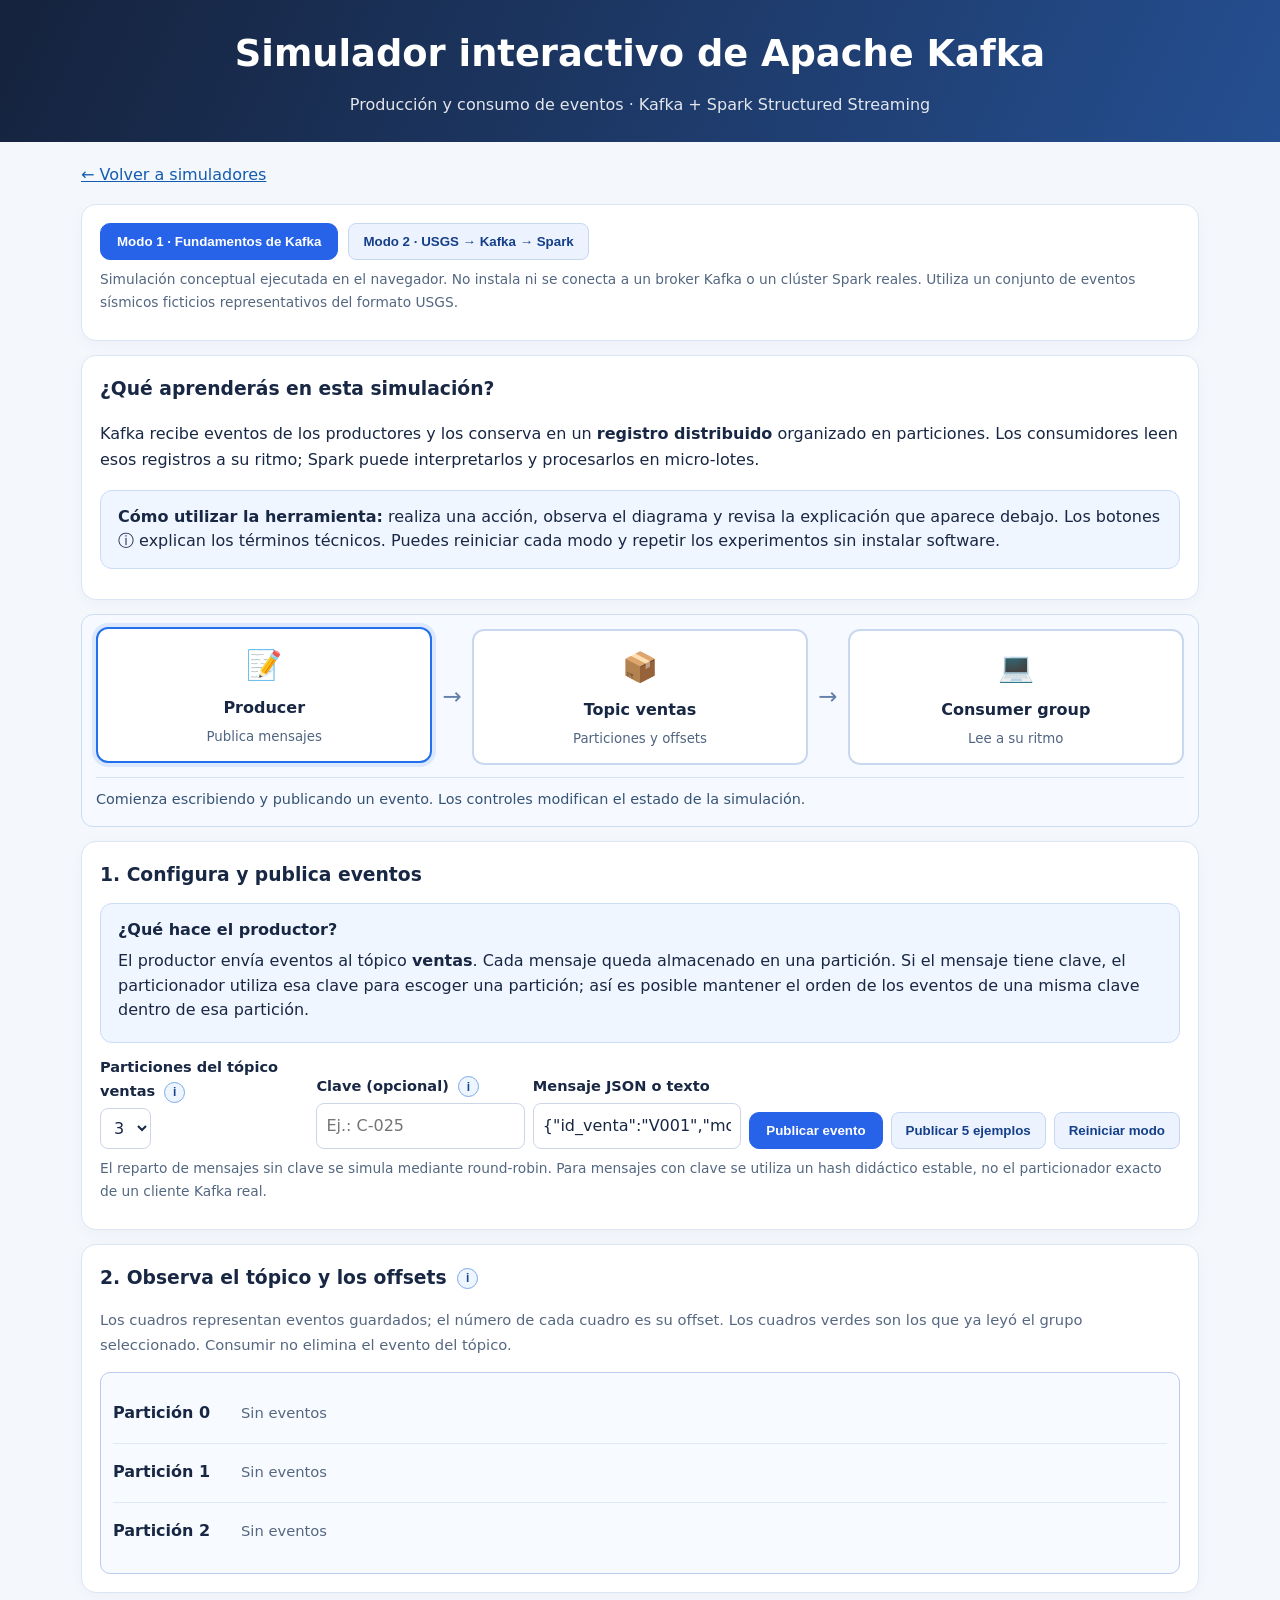
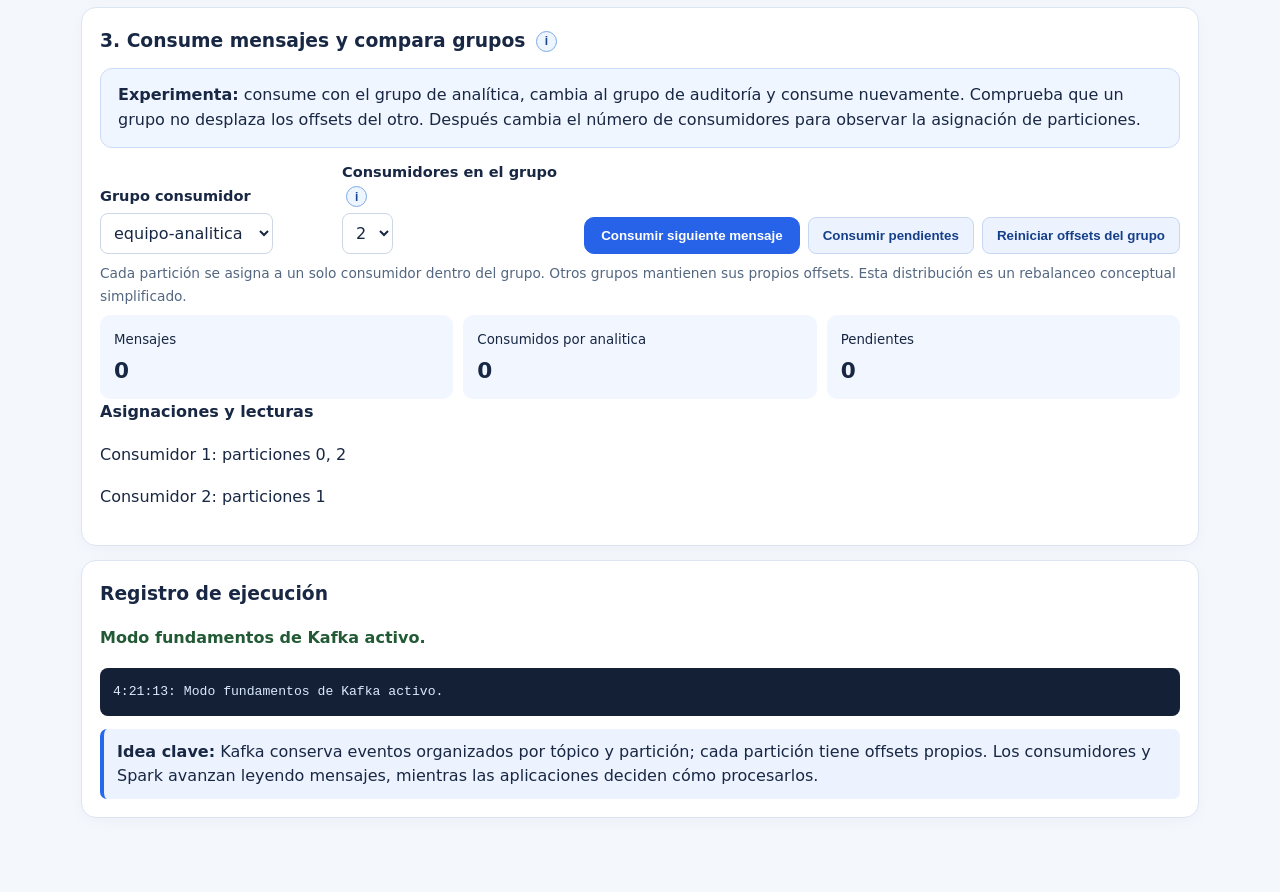
==== commit 57bb0d6e: "fix(kafka): validar JavaScript y activar indicador visual del consumo" ====
--- a/docs/simulador_kafka.html
+++ b/docs/simulador_kafka.html
@@ -106,13 +106,14 @@
 let kafka,groups,spark,mode="kafka",logs=[];
 function initKafka(){kafka=Array.from({length:+$("partitions").value},()=>[]);groups={analitica:[],auditoria:[]};for(let g in groups)groups[g]=kafka.map(()=>0);renderKafka();}
 function initSpark(){spark={parts:[[],[],[]],feed:null,offsets:[0,0,0],checkpoint:null,batch:0,running:true,seen:[],outputs:[]};$("publishUSGS").disabled=true;$("geojson").textContent="Sin consulta todavía.";$("feedText").textContent="Consulta el feed simulado para observar la estructura GeoJSON.";$("batchOutput").textContent="Salida de Spark: esperando micro-lotes...";$("checkpointOut").textContent="Sin progreso registrado.";renderSpark();}
-function illuminate(which,message){["visualProducer","visualBroker","visualConsumer"].forEach(id=>$(id).classList.toggle("active",id===which));$("visualCaption").textContent=message;}\nfunction say(m){logs.unshift(new Date().toLocaleTimeString("es")+": "+m);$("log").textContent=logs.slice(0,55).join("\n");$("status").textContent=m;}
+function illuminate(which,message){["visualProducer","visualBroker","visualConsumer"].forEach(id=>$(id).classList.toggle("active",id===which));$("visualCaption").textContent=message;}
+function say(m){logs.unshift(new Date().toLocaleTimeString("es")+": "+m);$("log").textContent=logs.slice(0,55).join("\n");$("status").textContent=m;}
 function hash(s){let h=0;for(let i=0;i<s.length;i++)h=(Math.imul(h,31)+s.charCodeAt(i))|0;return h>>>0;}
 function publish(parts,key,value){const n=key?hash(String(key))%parts.length:parts.reduce((best,a,i,all)=>a.length<all[best].length?i:best,0);const offset=parts[n].length;const msg={key:key||null,value,partition:n,offset};parts[n].push(msg);return msg;}
 function showParts(parts,target,reads){target.textContent="";parts.forEach((list,i)=>{const r=document.createElement("div");r.className="partition";const name=document.createElement("strong");name.textContent="Partición "+i;const cells=document.createElement("div");cells.className="cells";list.forEach(m=>{const el=document.createElement("span");el.className="message"+(reads&&m.offset<reads[i]?" consumed":"");el.title="Clave: "+(m.key||"ninguna")+" · valor: "+JSON.stringify(m.value);const off=document.createElement("strong");off.textContent="offset "+m.offset;const val=document.createElement("small");val.textContent=m.key||"sin clave";el.append(off,val);cells.appendChild(el)});if(!list.length){const empty=document.createElement("span");empty.className="muted";empty.textContent="Sin eventos";cells.appendChild(empty)}r.append(name,cells);target.appendChild(r)})}
 function stats(el,items){el.textContent="";items.forEach(([l,v])=>{const d=document.createElement("div");d.className="stat";const title=document.createElement("small");title.textContent=l;const val=document.createElement("strong");val.textContent=v;d.append(title,val);el.append(d)})}
 function renderKafka(){const g=$("group").value,cs=+$("consumers").value,reads=groups[g];showParts(kafka,$("topicKafka"),reads);stats($("kStats"),[["Mensajes",kafka.reduce((n,p)=>n+p.length,0)],["Consumidos por "+g,reads.reduce((a,b)=>a+b,0)],["Pendientes",kafka.reduce((n,p,i)=>n+p.length-reads[i],0)]]);$("assignments").textContent="";for(let c=0;c<cs;c++){const d=document.createElement("p");const owned=kafka.map((_,i)=>i).filter(i=>i%cs===c);d.textContent="Consumidor "+(c+1)+": "+(owned.length?"particiones "+owned.join(", "):"sin particiones asignadas");$("assignments").append(d)}$("groupExplain").textContent="Cada partición se asigna a un solo consumidor dentro del grupo. Otros grupos mantienen sus propios offsets. Esta distribución es un rebalanceo conceptual simplificado.";}
-function nextConsume(all){let count=0,g=$("group").value,c=+$("consumers").value;const reads=groups[g];do {let found=false;for(let p=0;p<kafka.length;p++){const o=reads[p];if(o<kafka[p].length){reads[p]++;count++;found=true;say("Grupo "+g+" · consumidor "+((p%c)+1)+" leyó partición "+p+", offset "+o);if(!all)break}}if(!found||!all)break}while(true);if(!count)say("No hay mensajes pendientes para "+g);renderKafka();}
+function nextConsume(all){let count=0,g=$("group").value,c=+$("consumers").value;const reads=groups[g];do {let found=false;for(let p=0;p<kafka.length;p++){const o=reads[p];if(o<kafka[p].length){reads[p]++;count++;found=true;say("Grupo "+g+" · consumidor "+((p%c)+1)+" leyó partición "+p+", offset "+o);if(!all)break}}if(!found||!all)break}while(true);if(!count)say("No hay mensajes pendientes para "+g);renderKafka();if(count)illuminate("visualConsumer","El grupo "+g+" avanzó sus offsets al leer mensajes; Kafka no los elimina y otros grupos conservan su propio progreso.");}
 function renderSpark(){showParts(spark.parts,$("topicSpark"),spark.offsets);stats($("sStats"),[["Eventos del feed",spark.feed?spark.feed.features.length:0],["Mensajes Kafka",spark.parts.reduce((n,p)=>n+p.length,0)],["Micro-lotes",spark.batch],["Offsets leídos",spark.offsets.reduce((a,b)=>a+b,0)]]);}
 function getFeed(){return {type:"FeatureCollection",features:events.map(e=>({type:"Feature",id:e.id,properties:{mag:e.mag,place:e.place,time:e.time},geometry:{type:"Point",coordinates:e.coords}}))};}
 function batch(){if(!spark.running){say("Consulta detenida. Reiníciala para procesar.");return false}let taken=[];for(let p=0;p<3;p++){let count=0;while(spark.offsets[p]<spark.parts[p].length&&count<2){taken.push(spark.parts[p][spark.offsets[p]++]);count++}}const limit=+$("threshold").value;const pass=taken.filter(m=>m.value.magnitud>=limit);const dup=taken.filter(m=>spark.seen.includes(m.value.id_evento));taken.forEach(m=>spark.seen.push(m.value.id_evento));let lines=["Batch: "+spark.batch,"Entradas: "+taken.length+" | Filtradas: "+pass.length+" | Umbral: "+limit.toFixed(1),"Offsets siguientes: "+JSON.stringify(spark.offsets),""];pass.forEach(m=>lines.push(m.value.id_evento+" | magnitud "+m.value.magnitud+" | "+m.value.ubicacion));if(!pass.length)lines.push("(micro-lote sin resultados)");if(dup.length)lines.push("AVISO: "+dup.length+" registros con ID ya observado; el checkpoint NO los elimina.");$("batchOutput").textContent=lines.join("\n")+"\n\n"+$("batchOutput").textContent.slice(0,5500);spark.checkpoint={offsets:spark.offsets.slice(),nextBatch:spark.batch+1};spark.batch++;$("sparkInfo").textContent="Micro-lote procesado: "+taken.length+" registros leídos; "+pass.length+" cumplen el filtro. "+(dup.length?"Se detectaron IDs repetidos.":"");say("Spark procesó Batch "+(spark.batch-1)+" ("+pass.length+" visibles).");renderSpark();return !!taken.length;}
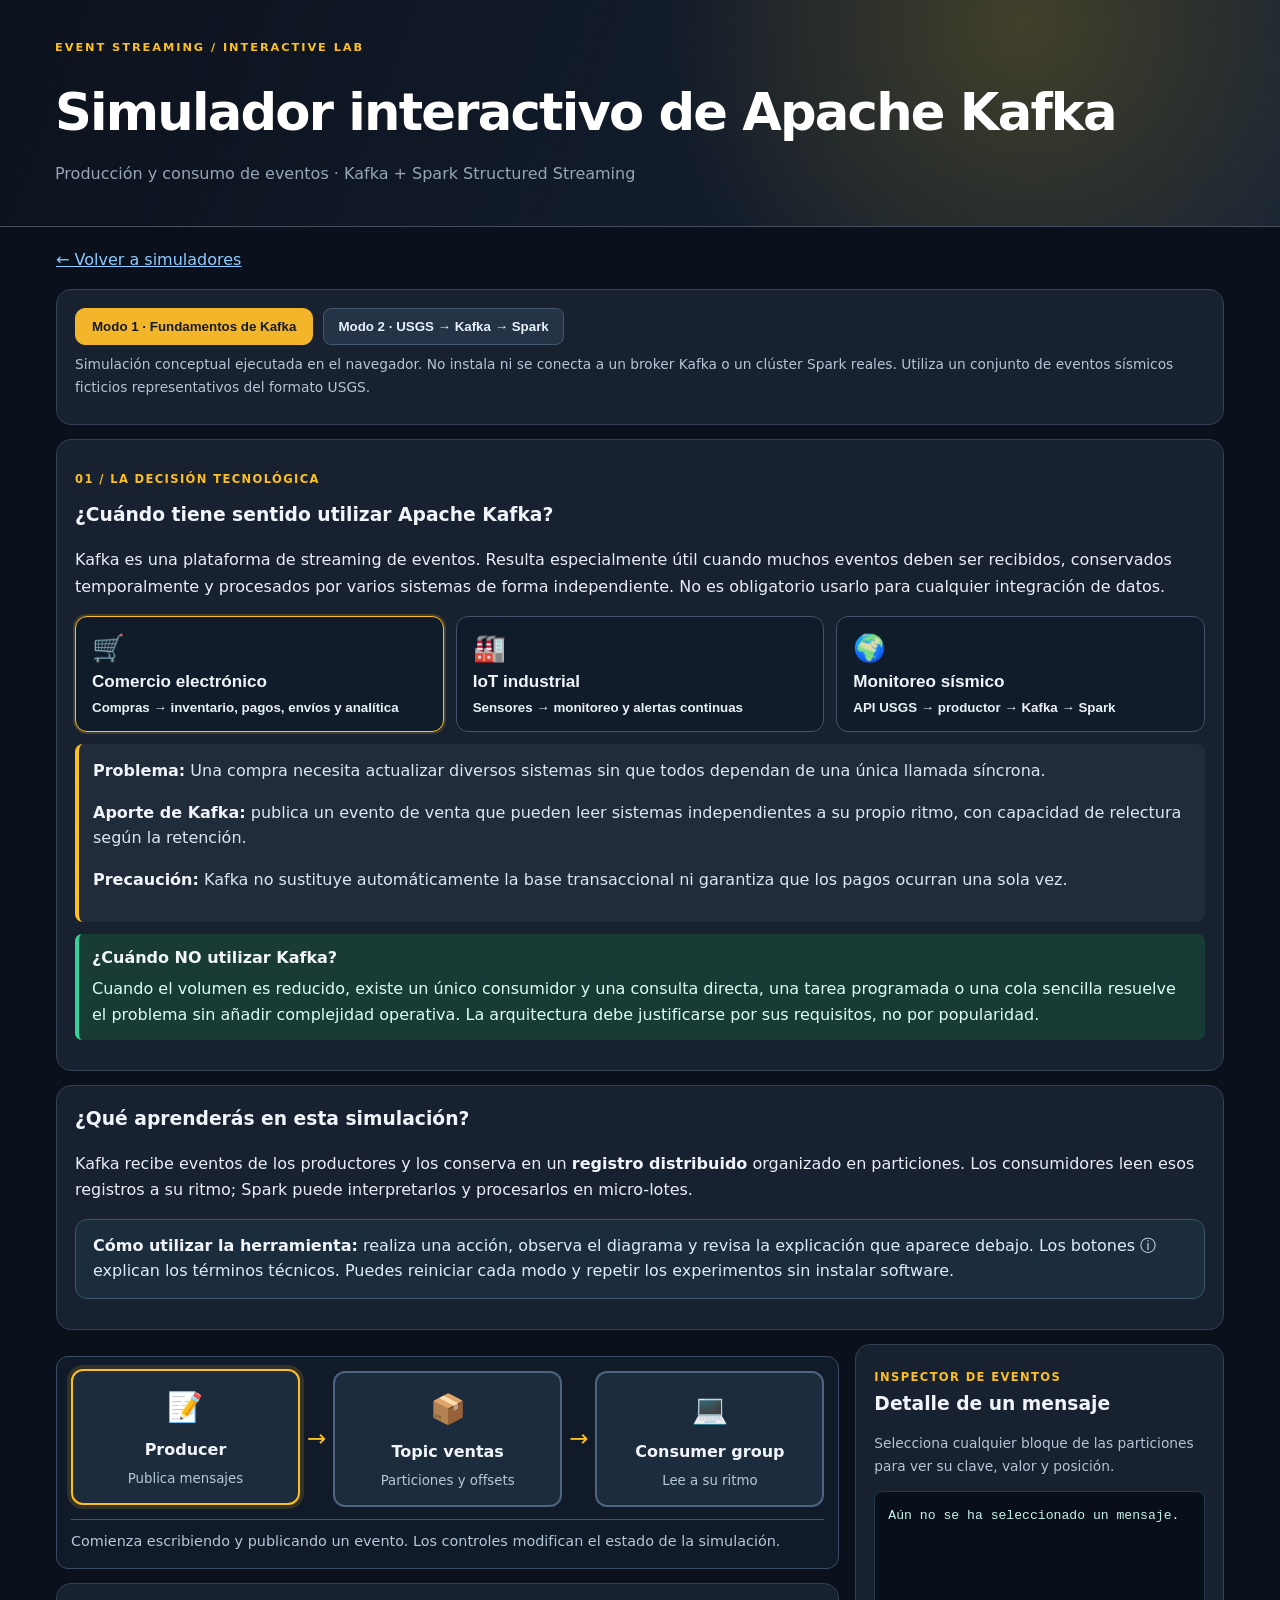
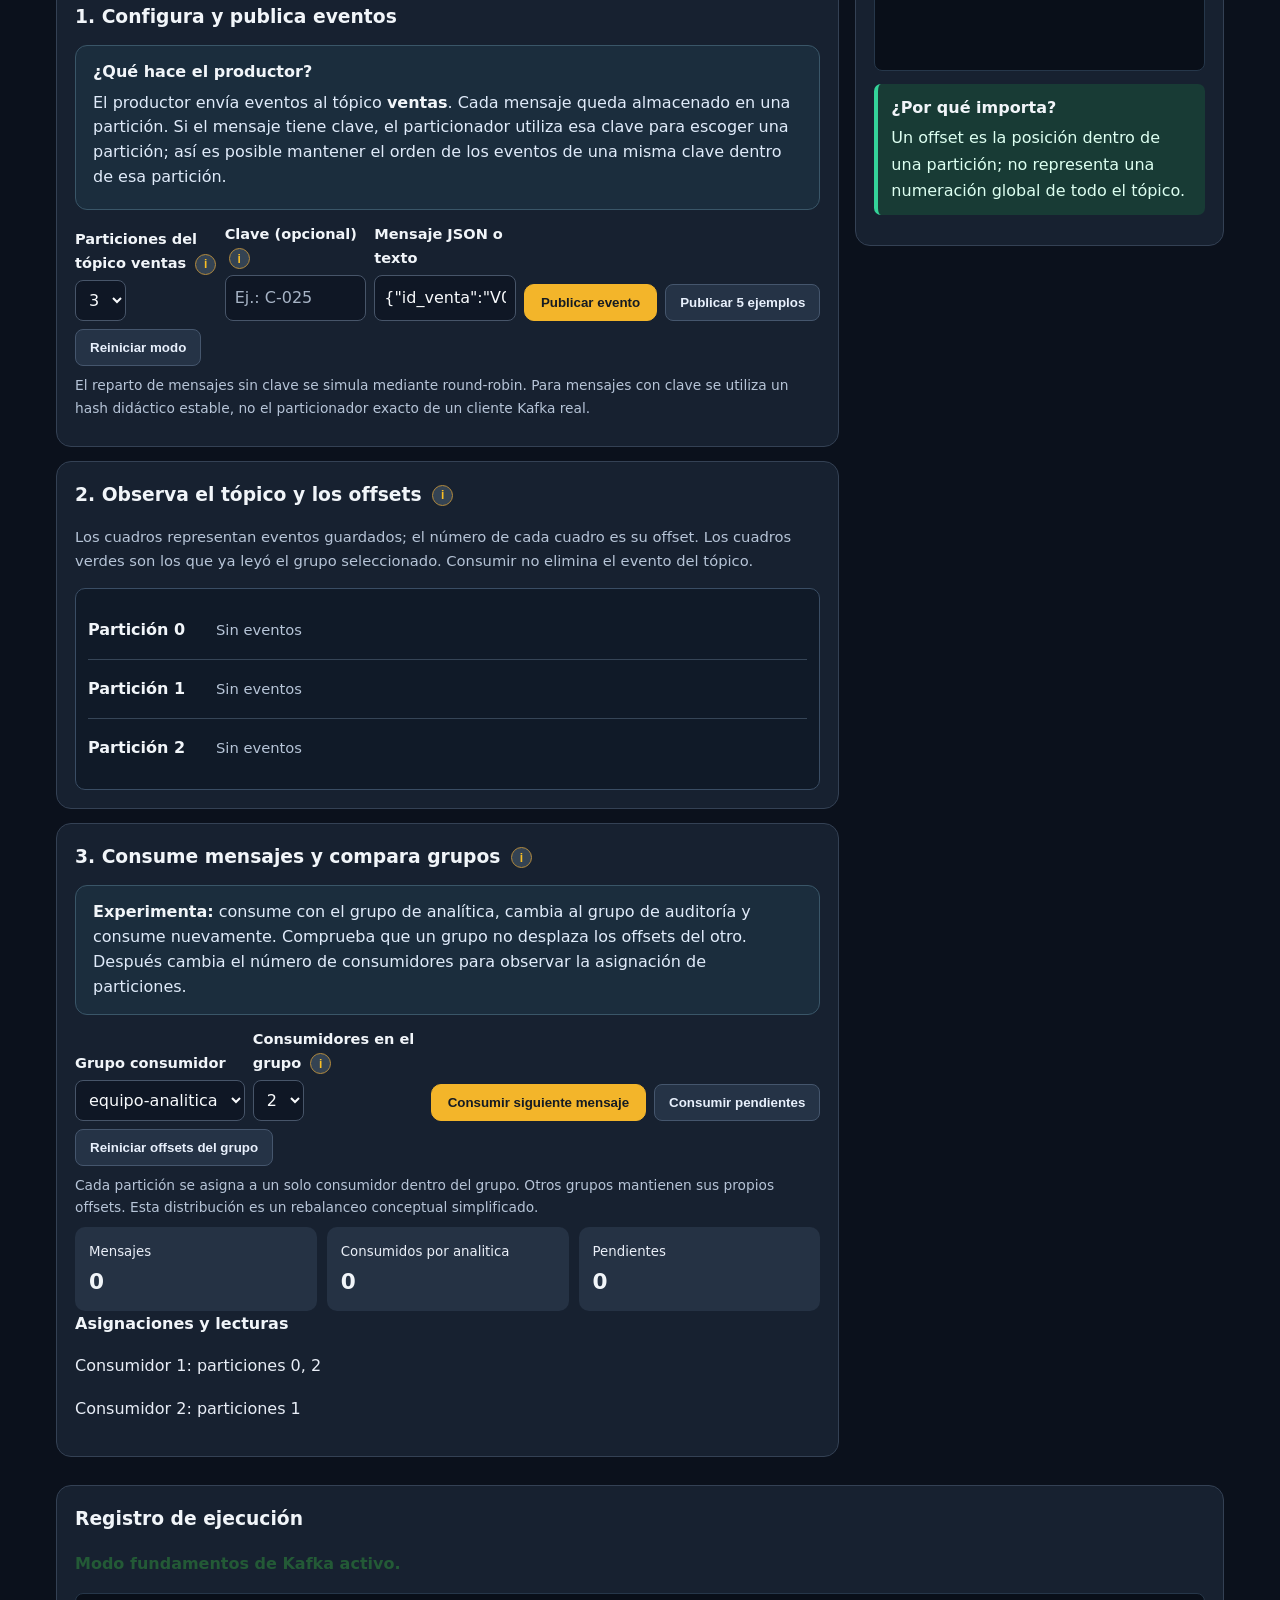
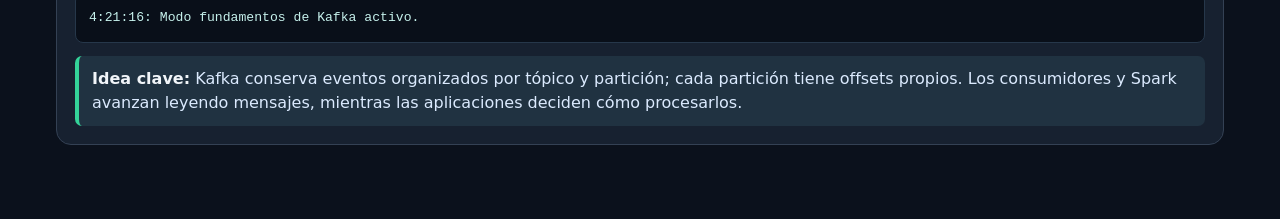
==== commit b7e3a8f1: "feat(kafka): contexto de uso, laboratorio oscuro e inspector de mensajes" ====
--- a/docs/simulador_kafka.html
+++ b/docs/simulador_kafka.html
@@ -40,6 +40,57 @@
 
 /* Visualización y orientación didáctica */
 .explainer{background:#f0f6ff;border:1px solid #cbdcf8;border-radius:12px;padding:14px 17px;margin:12px 0;line-height:1.55}.explainer h3{margin:0 0 6px}.explainer p{margin:5px 0}.help{display:inline-grid;place-items:center;border:1px solid #7da9e8;background:#edf5ff;color:#16468e;width:21px;height:21px;border-radius:50%;font-size:12px;padding:0;vertical-align:middle;margin-left:4px;cursor:help}.help:focus-visible{outline:3px solid orange}.helpbox{position:relative;display:inline-block}.tooltip{display:none;position:absolute;z-index:20;top:30px;left:0;min-width:220px;max-width:280px;background:#17243d;color:white;padding:10px 12px;border-radius:8px;font-size:.82rem;line-height:1.45;box-shadow:0 6px 20px #0003;font-weight:400}.helpbox:hover .tooltip,.helpbox:focus-within .tooltip{display:block}.stage{background:#f6f9ff;border:1px solid #ccdcf3;border-radius:12px;padding:14px;margin-top:12px}.stageFlow{display:flex;align-items:stretch;justify-content:space-around;gap:10px;flex-wrap:wrap}.stageNode{min-width:130px;flex:1;text-align:center;background:white;border:2px solid #c8d8ef;border-radius:12px;padding:13px 10px;transition:transform .22s,border-color .22s,box-shadow .22s}.stageNode.active{border-color:#2370ed;box-shadow:0 0 0 4px #2370ed20;transform:translateY(-2px)}.stageNode strong{display:block;margin:5px 0}.stageNode .glyph{font-size:29px;display:block}.stageNode small{display:block;color:#506581}.stageArrow{align-self:center;font-size:23px;color:#6380a8}.stageCaption{margin:12px 0 0;border-top:1px solid #d6e3f5;padding-top:10px;font-size:.9rem;color:#355374}.legend{display:flex;gap:10px;flex-wrap:wrap;margin:9px 0;font-size:.82rem;color:#415773}.legend span{padding:4px 8px;border:1px solid #d0ddf0;border-radius:20px}.logviz{display:flex;flex-wrap:wrap;gap:8px;margin-top:10px}.logviz span{background:#e5efff;border:1px solid #b4caf2;border-radius:7px;padding:6px 9px;font-size:.82rem}.stepper{display:flex;gap:8px;align-items:center;flex-wrap:wrap;margin:10px 0}.stepper button{background:white}.stepper strong{color:#174eae}.kguide{border-left:4px solid #20a27e;background:#eefaf5;padding:11px 13px;border-radius:7px;margin:12px 0}.kguide strong{display:block;margin-bottom:4px}@media(max-width:700px){.stageArrow{display:none}.stageNode{min-width:44%}.tooltip{left:auto;right:0}}
+
+/* Kafka Event Lab — identidad propia: grafito, ámbar, cian y verde */
+:root{--ink:#e9eef7;--accent:#fbbf24;--line:#334155;--bg:#0b111c}
+body{background:var(--bg);color:var(--ink)}
+.khero{background:radial-gradient(circle at 80% 10%,#42402a 0%,transparent 35%),linear-gradient(110deg,#0c121d,#172335);text-align:left;border-bottom:1px solid #46515f;padding:38px max(20px,calc((100vw - 1170px)/2))}
+.khero:before{content:"EVENT STREAMING / INTERACTIVE LAB";display:block;color:#fbbf24;letter-spacing:.17em;font-size:.71rem;font-weight:800;margin-bottom:13px}
+.khero h1{color:#fff;font-size:clamp(2rem,4vw,3.3rem);letter-spacing:-.035em}
+.khero p{color:#aab9cd;max-width:700px}
+.shell{max-width:1200px}
+.panel{background:#172130;border:1px solid #344154;box-shadow:none}
+h2,h3,strong,label{color:#f1f5f9}
+.muted,.note{color:#b6c4d7}
+button{background:#253346;border:1px solid #45566d;color:#e8f0fc}
+button.primary,.tab[aria-selected=true]{background:#f3b52a;border-color:#f3b52a;color:#151b23}
+button:hover:not(:disabled){filter:brightness(1.16)}
+input,select,textarea{background:#0f1725;border-color:#475569;color:#f8fafc}
+input::placeholder{color:#a7b4c6}
+.callout{background:#203241;border-left-color:#34d399;color:#dbeafe}
+.explainer{background:#1b2d3d;border-color:#3a5668;color:#e0ebfa}
+.kguide{background:#183b35;border-color:#34d399;color:#ddfff1}
+.stage,.topic{background:#101a28;border-color:#3a4d64}
+.stageNode,.node{background:#1c2c3d;border-color:#4d637f;color:#eff6ff}
+.stageNode.active{border-color:#fbbf24;box-shadow:0 0 0 4px #fbbf2425}
+.stageNode small,.stageCaption{color:#b4c8db}
+.stageCaption{border-color:#40546b}
+.partition{border-color:#364557}
+.message{background:#29475b;border-color:#5285a0;color:#eaf5ff;cursor:pointer}
+.message.consumed{background:#205443;border-color:#38ae86}
+.message:hover{outline:2px solid #fbbf24}
+.stat{background:#253244}
+.help{background:#344353;color:#fbbf24;border-color:#b48b3e}
+.tooltip{background:#050b14;border:1px solid #8ba2ba}
+pre{background:#090f19;border:1px solid #26374a;color:#c6f1ec}
+.stageArrow,.arrow{color:#fbbf24}
+.pill{background:#274252}
+a{color:#8dcbff}
+.lab-layout{display:grid;grid-template-columns:minmax(0,1.7fr) minmax(280px,.8fr);gap:16px;align-items:start}
+.lab-layout>.panel{margin-top:0}
+.context-grid{display:grid;grid-template-columns:repeat(3,minmax(0,1fr));gap:12px}
+.usecase{background:#111c2a;border:1px solid #425369;border-radius:12px;padding:16px;text-align:left;color:#eaf1f8}
+.usecase strong{display:block;font-size:1.07rem;margin:8px 0}.usecase .caseicon{font-size:1.65rem}
+.usecase[aria-pressed=true]{border-color:#fbbf24;box-shadow:0 0 0 2px #fbbf2430}
+#caseDetail{border-left:4px solid #fbbf24;background:#202c3a;padding:14px;margin-top:12px;border-radius:8px;line-height:1.6;color:#dbe7f4}
+.side-inspector{position:sticky;top:12px}
+.inspector-label{color:#fbbf24;text-transform:uppercase;letter-spacing:.12em;font-size:.72rem;font-weight:800}
+#inspector{min-height:180px}
+.message.selected{outline:2px solid #fbbf24;background:#594a2b}
+.stageFlow{gap:7px}
+.stageNode{min-width:115px}
+@media(max-width:900px){.lab-layout{grid-template-columns:1fr}.side-inspector{position:static}}
+@media(max-width:680px){.context-grid{grid-template-columns:1fr}.khero{padding:30px 18px}}
 </style></head>
 <body>
 <div class="khero"><h1>Simulador interactivo de Apache Kafka</h1><p>Producción y consumo de eventos · Kafka + Spark Structured Streaming</p></div>
@@ -50,7 +101,13 @@
 <button class="tab" id="tabSpark" role="tab" aria-selected="false" aria-controls="modeSpark">Modo 2 · USGS → Kafka → Spark</button></div>
 <p class="note">Simulación conceptual ejecutada en el navegador. No instala ni se conecta a un broker Kafka o un clúster Spark reales. Utiliza un conjunto de eventos sísmicos ficticios representativos del formato USGS.</p>
 </section>
-<section class="panel"><h2>¿Qué aprenderás en esta simulación?</h2><p>Kafka recibe eventos de los productores y los conserva en un <strong>registro distribuido</strong> organizado en particiones. Los consumidores leen esos registros a su ritmo; Spark puede interpretarlos y procesarlos en micro-lotes.</p><div class="explainer"><strong>Cómo utilizar la herramienta:</strong> realiza una acción, observa el diagrama y revisa la explicación que aparece debajo. Los botones <span aria-hidden="true">ⓘ</span> explican los términos técnicos. Puedes reiniciar cada modo y repetir los experimentos sin instalar software.</div></section><section id="modeKafka" role="tabpanel" aria-labelledby="tabKafka">
+<section class="panel" id="contextos"><p class="inspector-label">01 / La decisión tecnológica</p><h2>¿Cuándo tiene sentido utilizar Apache Kafka?</h2><p>Kafka es una plataforma de streaming de eventos. Resulta especialmente útil cuando muchos eventos deben ser recibidos, conservados temporalmente y procesados por varios sistemas de forma independiente. No es obligatorio usarlo para cualquier integración de datos.</p>
+<div class="context-grid">
+<button class="usecase" data-case="retail" aria-pressed="true"><span class="caseicon" aria-hidden="true">🛒</span><strong>Comercio electrónico</strong><span>Compras → inventario, pagos, envíos y analítica</span></button>
+<button class="usecase" data-case="iot" aria-pressed="false"><span class="caseicon" aria-hidden="true">🏭</span><strong>IoT industrial</strong><span>Sensores → monitoreo y alertas continuas</span></button>
+<button class="usecase" data-case="sismos" aria-pressed="false"><span class="caseicon" aria-hidden="true">🌍</span><strong>Monitoreo sísmico</strong><span>API USGS → productor → Kafka → Spark</span></button>
+</div><div id="caseDetail" aria-live="polite"><strong>Problema:</strong> Una compra necesita actualizar diversos sistemas sin que todos dependan de una única llamada síncrona.<p><strong>Aporte de Kafka:</strong> publica un evento de venta que pueden leer sistemas independientes a su propio ritmo, con capacidad de relectura según la retención.</p><p><strong>Precaución:</strong> Kafka no sustituye automáticamente la base transaccional ni garantiza que los pagos ocurran una sola vez.</p></div>
+<div class="kguide"><strong>¿Cuándo NO utilizar Kafka?</strong> Cuando el volumen es reducido, existe un único consumidor y una consulta directa, una tarea programada o una cola sencilla resuelve el problema sin añadir complejidad operativa. La arquitectura debe justificarse por sus requisitos, no por popularidad.</div></section><section class="panel"><h2>¿Qué aprenderás en esta simulación?</h2><p>Kafka recibe eventos de los productores y los conserva en un <strong>registro distribuido</strong> organizado en particiones. Los consumidores leen esos registros a su ritmo; Spark puede interpretarlos y procesarlos en micro-lotes.</p><div class="explainer"><strong>Cómo utilizar la herramienta:</strong> realiza una acción, observa el diagrama y revisa la explicación que aparece debajo. Los botones <span aria-hidden="true">ⓘ</span> explican los términos técnicos. Puedes reiniciar cada modo y repetir los experimentos sin instalar software.</div></section><section class="lab-layout" id="labWorkspace"><div id="workArea"><section id="modeKafka" role="tabpanel" aria-labelledby="tabKafka">
 <div class="stage" aria-label="Diagrama interactivo del recorrido de eventos"><div class="stageFlow"><div class="stageNode" id="visualProducer"><span class="glyph" aria-hidden="true">📝</span><strong>Producer</strong><small>Publica mensajes</small></div><span class="stageArrow">→</span><div class="stageNode" id="visualBroker"><span class="glyph" aria-hidden="true">📦</span><strong>Topic ventas</strong><small>Particiones y offsets</small></div><span class="stageArrow">→</span><div class="stageNode" id="visualConsumer"><span class="glyph" aria-hidden="true">💻</span><strong>Consumer group</strong><small>Lee a su ritmo</small></div></div><div class="stageCaption" id="visualCaption" role="status">Comienza publicando un evento. Observa cómo aparece en una partición y cómo su offset identifica su posición.</div></div><div class="panel"><h2>1. Configura y publica eventos</h2><div class="explainer"><h3>¿Qué hace el productor?</h3><p>El productor envía eventos al tópico <strong>ventas</strong>. Cada mensaje queda almacenado en una partición. Si el mensaje tiene clave, el particionador utiliza esa clave para escoger una partición; así es posible mantener el orden de los eventos de una misma clave dentro de esa partición.</p></div>
 <div class="inline">
 <div class="inputgroup"><label for="partitions">Particiones del tópico ventas <span class="helpbox"><button class="help" type="button" aria-label="Ayuda sobre particiones">i</button><span class="tooltip" role="tooltip">Cada partición es un registro ordenado independiente. Más particiones permiten distribuir el trabajo, pero no crean un orden global entre todas ellas.</span></span></label><select id="partitions"><option>1</option><option selected>3</option><option>4</option><option>6</option></select></div>
@@ -95,7 +152,7 @@
 <pre id="checkpointOut">Sin progreso registrado.</pre>
 <p class="note">Con un checkpoint válido, el reinicio recupera offsets. Sin checkpoint, esta simulación arranca desde earliest, como en la primera ejecución. En Spark real, la recuperación también depende de que el checkpoint sea compatible y que los offsets sigan disponibles en Kafka. Los checkpoints no deduplican eventos con el mismo ID.</p>
 </div></section>
-<section class="panel"><h2>Registro de ejecución</h2><p id="status" role="status" aria-live="polite"></p><pre id="log" aria-label="Registro de ejecución">Listo para comenzar.</pre>
+</div><aside class="panel side-inspector"><span class="inspector-label">Inspector de eventos</span><h2>Detalle de un mensaje</h2><p class="note">Selecciona cualquier bloque de las particiones para ver su clave, valor y posición.</p><pre id="inspector">Aún no se ha seleccionado un mensaje.</pre><div class="kguide"><strong>¿Por qué importa?</strong> Un offset es la posición dentro de una partición; no representa una numeración global de todo el tópico.</div></aside></section><section class="panel"><h2>Registro de ejecución</h2><p id="status" role="status" aria-live="polite"></p><pre id="log" aria-label="Registro de ejecución">Listo para comenzar.</pre>
 <div class="callout"><strong>Idea clave:</strong> Kafka conserva eventos organizados por tópico y partición; cada partición tiene offsets propios. Los consumidores y Spark avanzan leyendo mensajes, mientras las aplicaciones deciden cómo procesarlos.</div></section>
 </main>
 <script>
@@ -135,6 +192,14 @@
 $("checkpointView").onclick=()=>{$("checkpointOut").textContent=spark.checkpoint?JSON.stringify({offsets:spark.checkpoint.offsets,commits:spark.checkpoint.nextBatch-1,siguiente_batch:spark.checkpoint.nextBatch},null,2):"No hay checkpoint: procesa al menos un micro-lote.";say("Estado del checkpoint inspeccionado.");};
 $("checkpointDelete").onclick=()=>{spark.checkpoint=null;$("checkpointOut").textContent="Checkpoint simulado eliminado. Reinicia la consulta para empezar desde earliest.";say("Checkpoint eliminado; los mensajes de Kafka permanecen.");};
 $("resetSpark").onclick=()=>{initSpark();say("Modo USGS → Kafka → Spark reiniciado.");};
+
+const examples={
+ retail:'<strong>Problema:</strong> Una compra debe actualizar inventario, pagos, envíos y analítica sin que todos los sistemas dependan de una única llamada síncrona.<p><strong>Aporte de Kafka:</strong> un evento de venta puede ser leído por varios sistemas a ritmos independientes, con relectura según la retención.</p><p><strong>Precaución:</strong> Kafka no sustituye la base transaccional ni garantiza por sí mismo pagos exactamente una vez.</p>',
+ iot:'<strong>Problema:</strong> Miles de sensores generan mediciones frecuentes que distintas aplicaciones necesitan analizar.<p><strong>Aporte de Kafka:</strong> desacopla la recepción de telemetría del análisis, almacenamiento y detección de anomalías; las particiones permiten paralelismo.</p><p><strong>Precaución:</strong> se requieren políticas de retención, claves y capacidad acordes a las tasas de eventos.</p>',
+ sismos:'<strong>Problema:</strong> la consulta periódica de un feed REST devuelve instantáneas, mientras distintos procesos necesitan recibir y analizar los registros publicados.<p><strong>Aporte de Kafka:</strong> desacopla la consulta y publicación en Python del procesamiento en Spark, que puede recuperar posiciones de lectura.</p><p><strong>Precaución:</strong> republicar el mismo sismo puede duplicarlo; el feed REST no es un flujo de eventos continuo.</p>'
+};
+document.querySelectorAll(".usecase").forEach(b=>b.addEventListener("click",()=>{document.querySelectorAll(".usecase").forEach(x=>x.setAttribute("aria-pressed",String(x===b)));$("caseDetail").innerHTML=examples[b.dataset.case];if(b.dataset.case==="sismos")switchMode("spark");}));
+document.addEventListener("click",e=>{const m=e.target.closest(".message");if(!m)return;const parent=m.closest(".topic");if(!parent)return;const parts=parent.id==="topicSpark"?spark.parts:kafka;const row=m.closest(".partition");const pi=[...row.parentNode.children].indexOf(row);const mi=[...m.parentNode.children].indexOf(m);const data=parts[pi]?.[mi];if(data){document.querySelectorAll(".message.selected").forEach(x=>x.classList.remove("selected"));m.classList.add("selected");$("inspector").textContent=JSON.stringify({topic:parent.id==="topicSpark"?"sismos_usgs":"ventas",partition:data.partition,offset:data.offset,key:data.key,value:data.value},null,2);}});
 initKafka();initSpark();switchMode("kafka");illuminate("visualProducer","Comienza escribiendo y publicando un evento. Los controles modifican el estado de la simulación.");
 })();
 </script></body></html>
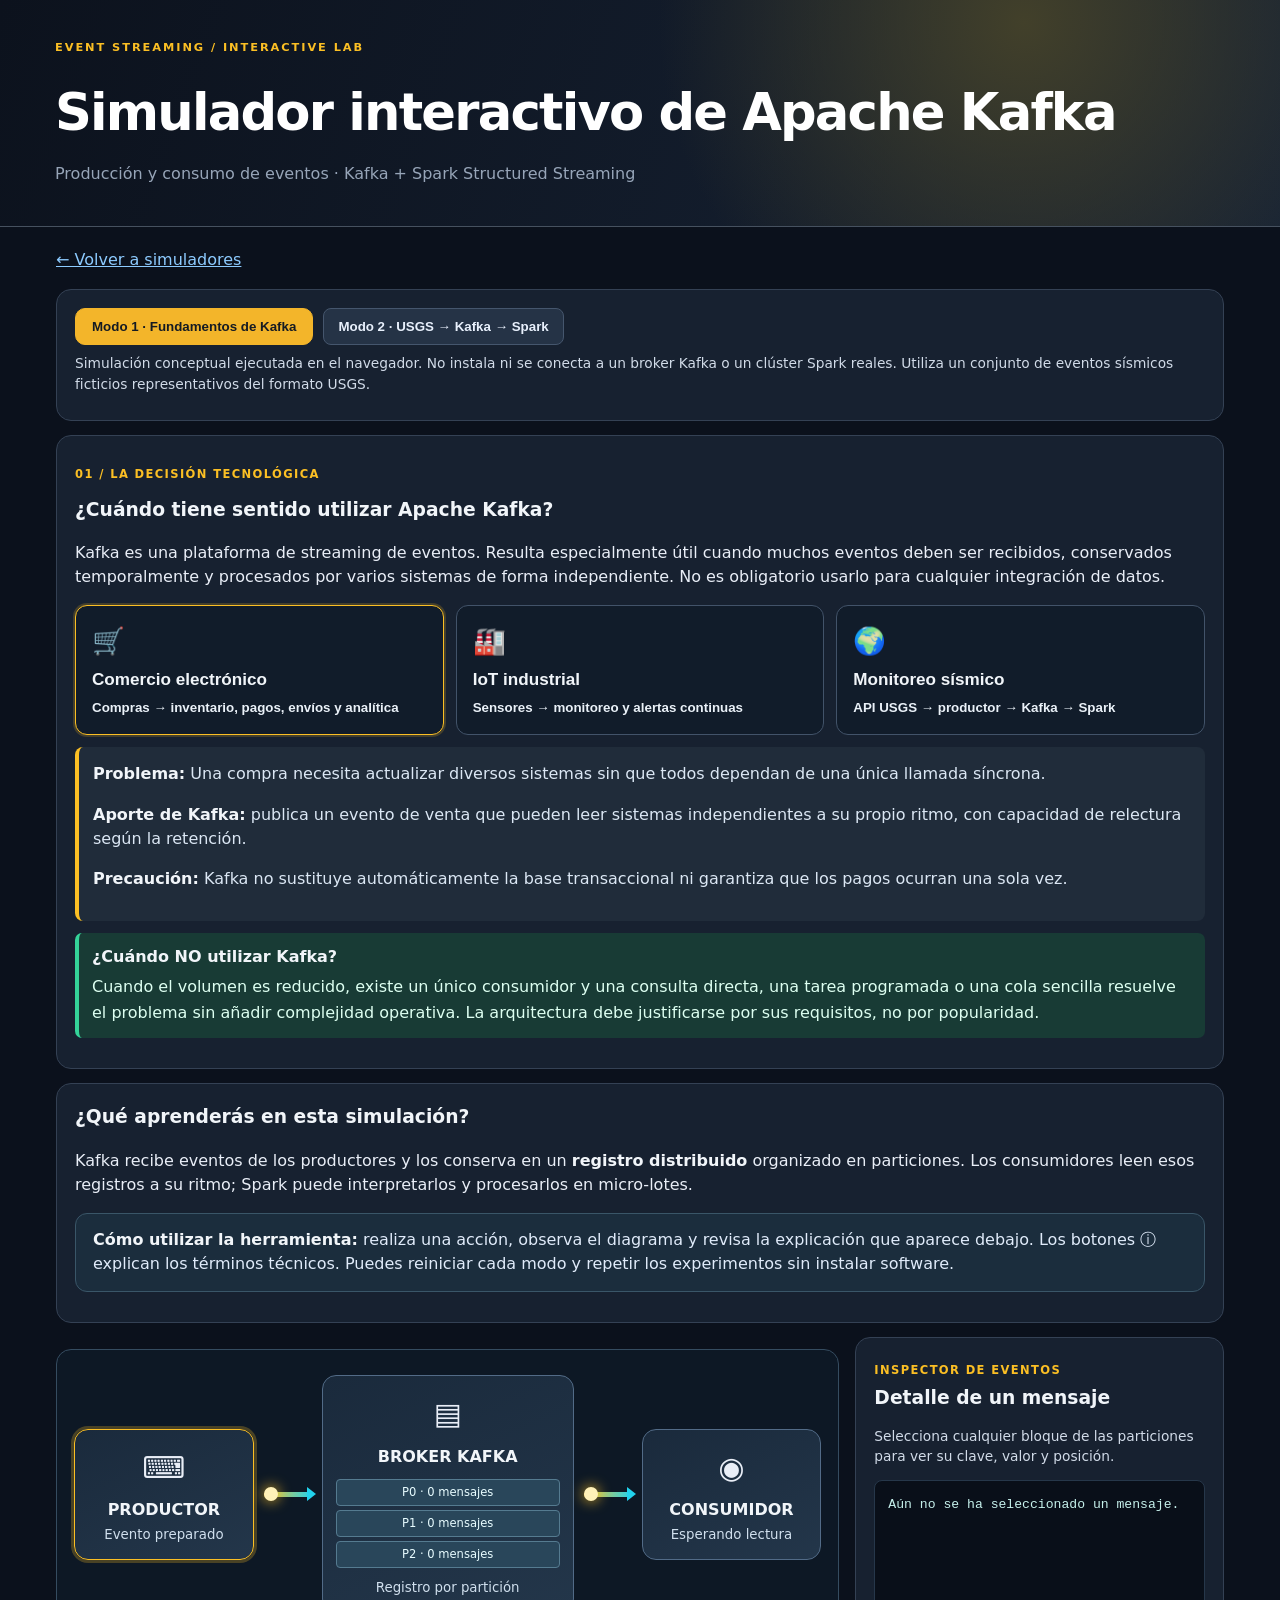
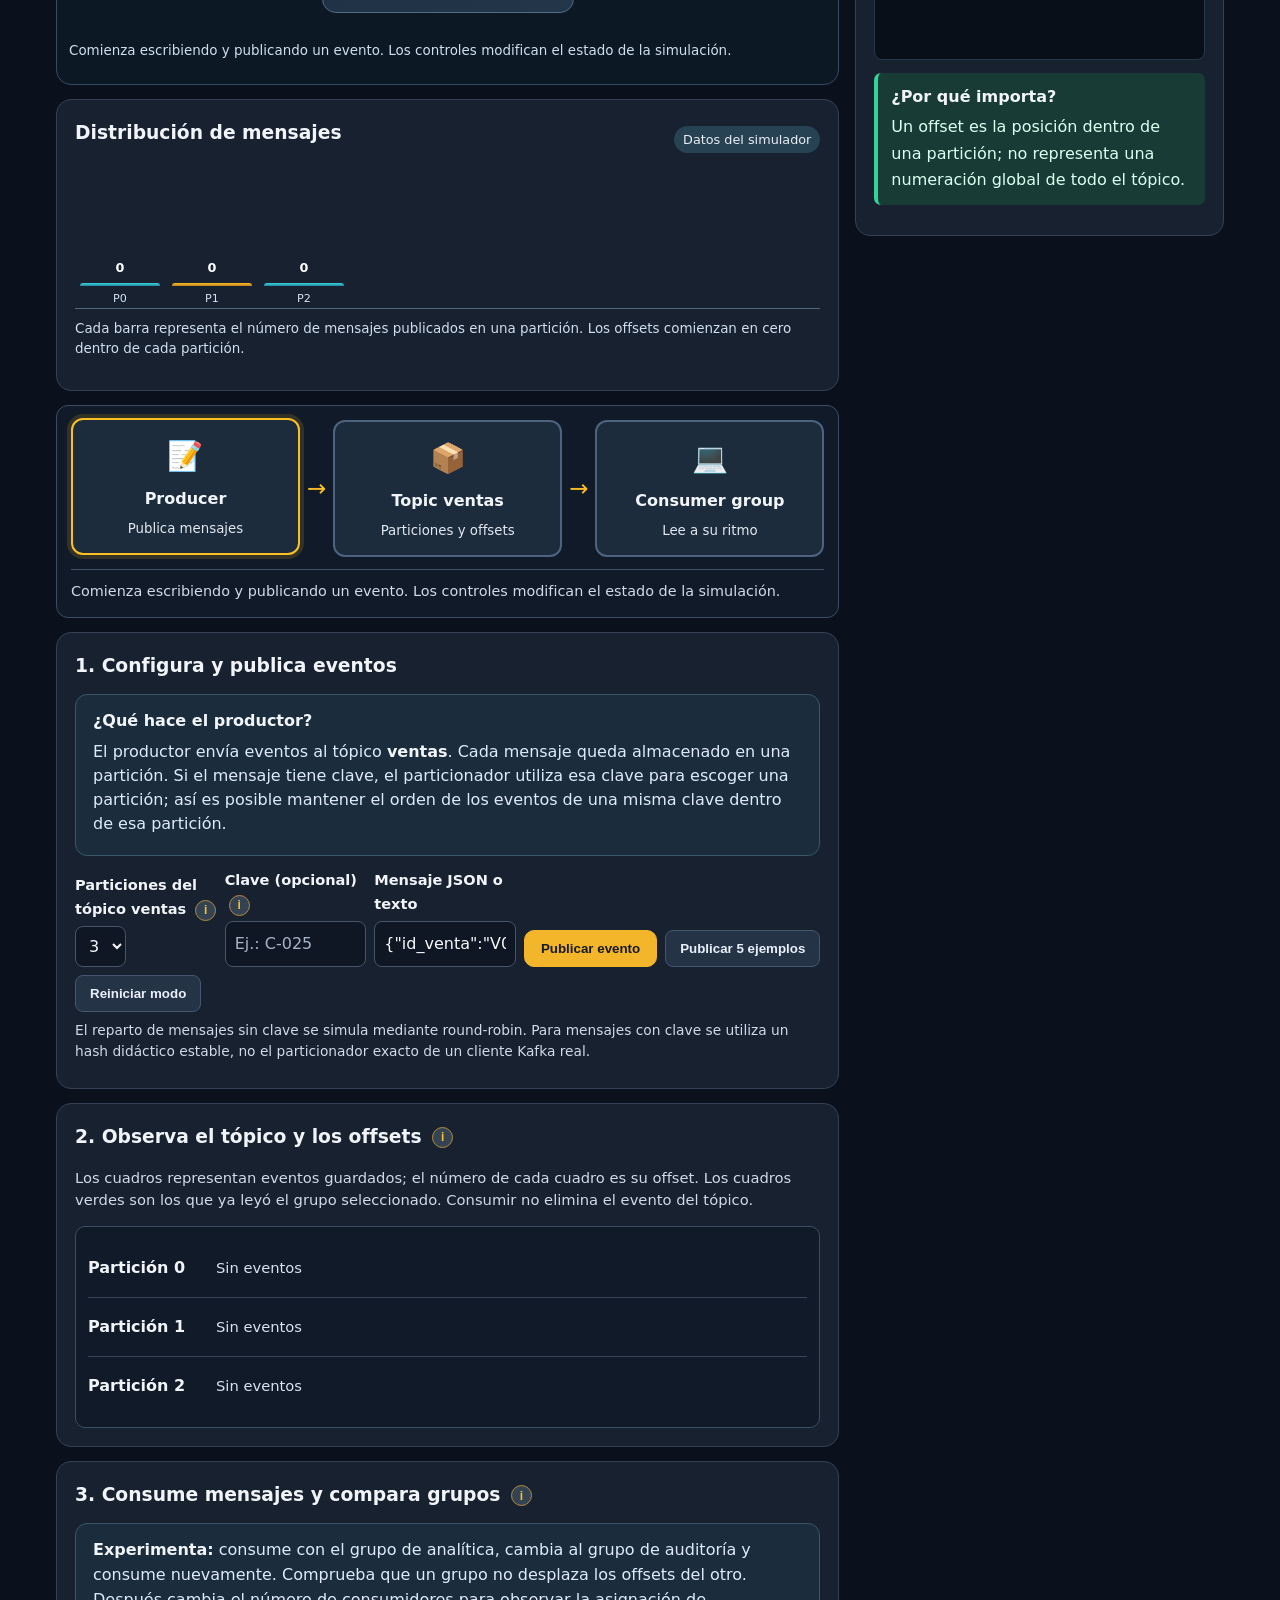
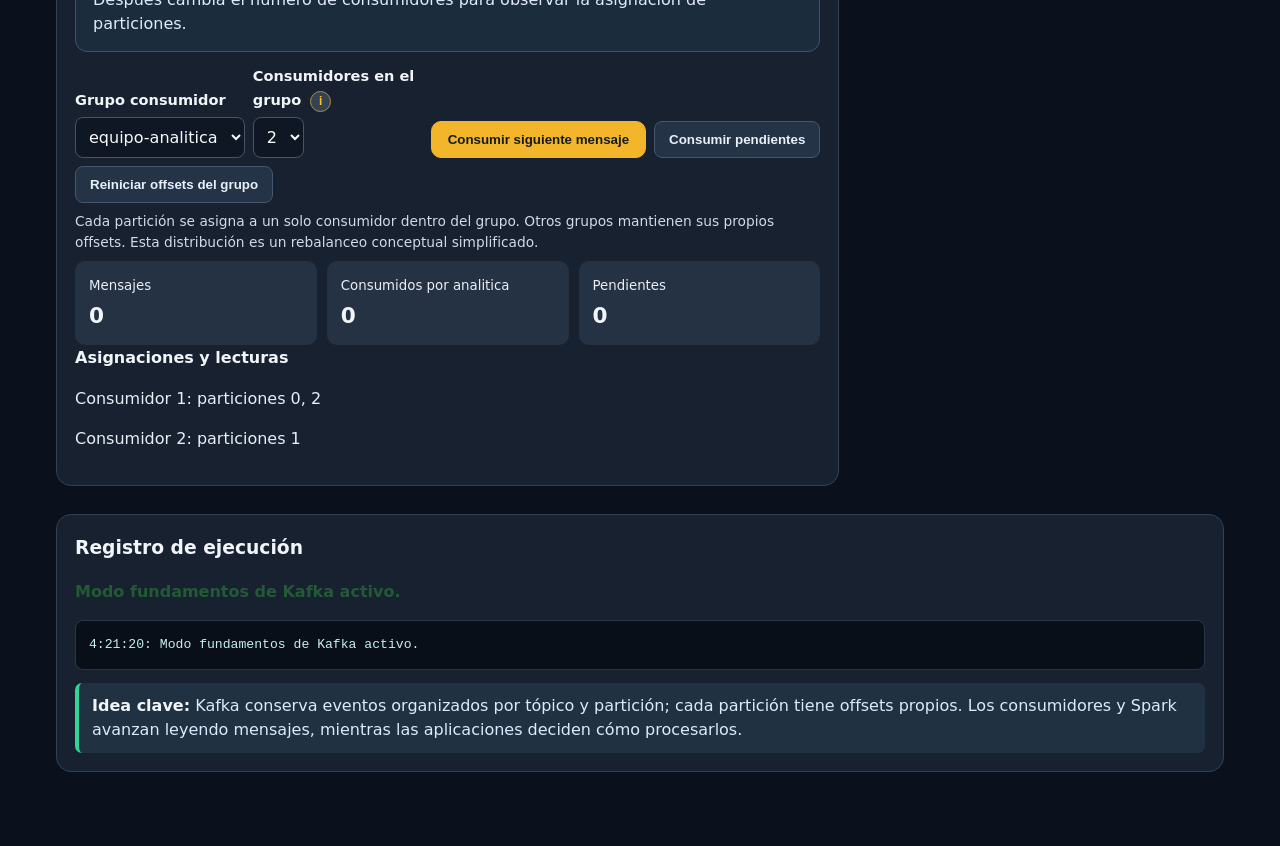
==== commit 7f719a15: "feat(kafka): visualización dinámica de flujo, gráfico de particiones y contraste accesible" ====
--- a/docs/simulador_kafka.html
+++ b/docs/simulador_kafka.html
@@ -91,6 +91,37 @@
 .stageNode{min-width:115px}
 @media(max-width:900px){.lab-layout{grid-template-columns:1fr}.side-inspector{position:static}}
 @media(max-width:680px){.context-grid{grid-template-columns:1fr}.khero{padding:30px 18px}}
+
+/* Iteración visual: legibilidad WCAG, cartografía de eventos y métricas */
+.panel .muted,.panel .note,.stageNode small,.stageCaption{color:#d1dbe8!important}
+.panel p,.panel span,.panel small{line-height:1.5}
+.partition .muted{color:#d9e3ef!important}
+.stageNode small{color:#e2e8f0!important}
+.lab-flow{position:relative;display:grid;grid-template-columns:1fr auto 1.4fr auto 1fr;align-items:center;gap:10px;padding:17px 5px}
+.flow-entity{position:relative;min-height:112px;background:linear-gradient(155deg,#1a2a3c,#23364a);border:1px solid #526b87;border-radius:14px;padding:13px;text-align:center;overflow:hidden}
+.flow-entity strong{display:block;font-size:1rem}
+.flow-entity small{display:block;color:#d0dfed}
+.flow-entity .entity-symbol{display:block;font-size:30px;margin-bottom:5px}
+.flow-entity.is-active{border-color:#fbbf24;box-shadow:0 0 0 3px #fbbf2440}
+.flow-link{width:48px;height:5px;background:linear-gradient(90deg,#fbbf24,#22d3ee);position:relative;border-radius:5px;overflow:visible}
+.flow-link:after{content:"";position:absolute;right:-4px;top:-5px;border-top:7px solid transparent;border-bottom:7px solid transparent;border-left:9px solid #22d3ee}
+.flow-pulse{position:absolute;top:-5px;width:14px;height:14px;background:#fff1b8;border-radius:50%;box-shadow:0 0 14px #fbbf24;animation:travel 1.25s linear infinite}
+@keyframes travel{from{left:0}to{left:calc(100% - 8px)}}
+@media(prefers-reduced-motion:reduce){.flow-pulse{animation:none;left:40%}}
+.flow-broker{display:flex;gap:4px;flex-direction:column;margin:9px 0}
+.flow-broker span{background:#29465a;border:1px solid #557b90;border-radius:4px;padding:3px;font-size:.72rem;color:#e9f8ff}
+.viz-heading{display:flex;align-items:center;justify-content:space-between;gap:12px;flex-wrap:wrap}
+.metricplot{display:flex;gap:12px;align-items:flex-end;height:138px;border-bottom:1px solid #53687c;margin-top:10px;padding:12px 5px 0}
+.plotcol{flex:1;max-width:80px;min-width:35px;text-align:center;display:flex;flex-direction:column;justify-content:flex-end;height:100%;gap:5px}
+.plotbar{background:linear-gradient(180deg,#36d5dd,#2785a2);border-radius:6px 6px 0 0;min-height:3px;transition:height .2s ease}
+.plotcol:nth-child(even) .plotbar{background:linear-gradient(180deg,#fbbf24,#bc7e1e)}
+.plotcol small{font-size:.7rem;color:#d3e2f1}
+.plotcol strong{font-size:.8rem;color:#fff}
+.chart-note{font-size:.84rem;color:#d0dfed;margin-top:10px}
+#stageDynamic{border-radius:15px;padding:8px 12px;background:#0d1825;border:1px solid #354c60;margin:12px 0}
+#stageDynamic .flow-broker span{color:#e8fcff}
+.event-guide{color:#cfe5f4}
+@media(max-width:690px){.lab-flow{grid-template-columns:1fr;justify-items:stretch}.flow-link{width:5px;height:25px;margin:auto}.flow-link:after{top:auto;right:-5px;bottom:-5px;border-left:7px solid transparent;border-right:7px solid transparent;border-top:9px solid #22d3ee;border-bottom:0}.flow-pulse{display:none}}
 </style></head>
 <body>
 <div class="khero"><h1>Simulador interactivo de Apache Kafka</h1><p>Producción y consumo de eventos · Kafka + Spark Structured Streaming</p></div>
@@ -108,7 +139,15 @@
 <button class="usecase" data-case="sismos" aria-pressed="false"><span class="caseicon" aria-hidden="true">🌍</span><strong>Monitoreo sísmico</strong><span>API USGS → productor → Kafka → Spark</span></button>
 </div><div id="caseDetail" aria-live="polite"><strong>Problema:</strong> Una compra necesita actualizar diversos sistemas sin que todos dependan de una única llamada síncrona.<p><strong>Aporte de Kafka:</strong> publica un evento de venta que pueden leer sistemas independientes a su propio ritmo, con capacidad de relectura según la retención.</p><p><strong>Precaución:</strong> Kafka no sustituye automáticamente la base transaccional ni garantiza que los pagos ocurran una sola vez.</p></div>
 <div class="kguide"><strong>¿Cuándo NO utilizar Kafka?</strong> Cuando el volumen es reducido, existe un único consumidor y una consulta directa, una tarea programada o una cola sencilla resuelve el problema sin añadir complejidad operativa. La arquitectura debe justificarse por sus requisitos, no por popularidad.</div></section><section class="panel"><h2>¿Qué aprenderás en esta simulación?</h2><p>Kafka recibe eventos de los productores y los conserva en un <strong>registro distribuido</strong> organizado en particiones. Los consumidores leen esos registros a su ritmo; Spark puede interpretarlos y procesarlos en micro-lotes.</p><div class="explainer"><strong>Cómo utilizar la herramienta:</strong> realiza una acción, observa el diagrama y revisa la explicación que aparece debajo. Los botones <span aria-hidden="true">ⓘ</span> explican los términos técnicos. Puedes reiniciar cada modo y repetir los experimentos sin instalar software.</div></section><section class="lab-layout" id="labWorkspace"><div id="workArea"><section id="modeKafka" role="tabpanel" aria-labelledby="tabKafka">
-<div class="stage" aria-label="Diagrama interactivo del recorrido de eventos"><div class="stageFlow"><div class="stageNode" id="visualProducer"><span class="glyph" aria-hidden="true">📝</span><strong>Producer</strong><small>Publica mensajes</small></div><span class="stageArrow">→</span><div class="stageNode" id="visualBroker"><span class="glyph" aria-hidden="true">📦</span><strong>Topic ventas</strong><small>Particiones y offsets</small></div><span class="stageArrow">→</span><div class="stageNode" id="visualConsumer"><span class="glyph" aria-hidden="true">💻</span><strong>Consumer group</strong><small>Lee a su ritmo</small></div></div><div class="stageCaption" id="visualCaption" role="status">Comienza publicando un evento. Observa cómo aparece en una partición y cómo su offset identifica su posición.</div></div><div class="panel"><h2>1. Configura y publica eventos</h2><div class="explainer"><h3>¿Qué hace el productor?</h3><p>El productor envía eventos al tópico <strong>ventas</strong>. Cada mensaje queda almacenado en una partición. Si el mensaje tiene clave, el particionador utiliza esa clave para escoger una partición; así es posible mantener el orden de los eventos de una misma clave dentro de esa partición.</p></div>
+<div id="stageDynamic" aria-label="Ruta visual dinámica de los mensajes">
+<div class="lab-flow">
+<div class="flow-entity" id="liveProducer"><span class="entity-symbol">⌨</span><strong>PRODUCTOR</strong><small id="liveProducerCaption">Esperando publicación</small></div>
+<div class="flow-link"><span class="flow-pulse" aria-hidden="true"></span></div>
+<div class="flow-entity" id="liveBroker"><span class="entity-symbol">▤</span><strong>BROKER KAFKA</strong><div class="flow-broker" id="brokerMini"></div><small>Registro por partición</small></div>
+<div class="flow-link"><span class="flow-pulse" aria-hidden="true"></span></div>
+<div class="flow-entity" id="liveConsumer"><span class="entity-symbol">◉</span><strong id="liveConsumerName">CONSUMIDOR</strong><small id="liveConsumerCaption">Esperando lectura</small></div>
+</div><p class="chart-note" id="liveNarrative">Publica mensajes y observa su almacenamiento. Consumirlos no los elimina del registro.</p></div>
+<div class="panel" id="visualMetrics"><div class="viz-heading"><h2>Distribución de mensajes</h2><span class="pill">Datos del simulador</span></div><div id="partitionChart" class="metricplot" role="img" aria-label="Distribución de mensajes por partición"></div><p class="chart-note">Cada barra representa el número de mensajes publicados en una partición. Los offsets comienzan en cero dentro de cada partición.</p></div><div class="stage" aria-label="Diagrama interactivo del recorrido de eventos"><div class="stageFlow"><div class="stageNode" id="visualProducer"><span class="glyph" aria-hidden="true">📝</span><strong>Producer</strong><small>Publica mensajes</small></div><span class="stageArrow">→</span><div class="stageNode" id="visualBroker"><span class="glyph" aria-hidden="true">📦</span><strong>Topic ventas</strong><small>Particiones y offsets</small></div><span class="stageArrow">→</span><div class="stageNode" id="visualConsumer"><span class="glyph" aria-hidden="true">💻</span><strong>Consumer group</strong><small>Lee a su ritmo</small></div></div><div class="stageCaption" id="visualCaption" role="status">Comienza publicando un evento. Observa cómo aparece en una partición y cómo su offset identifica su posición.</div></div><div class="panel"><h2>1. Configura y publica eventos</h2><div class="explainer"><h3>¿Qué hace el productor?</h3><p>El productor envía eventos al tópico <strong>ventas</strong>. Cada mensaje queda almacenado en una partición. Si el mensaje tiene clave, el particionador utiliza esa clave para escoger una partición; así es posible mantener el orden de los eventos de una misma clave dentro de esa partición.</p></div>
 <div class="inline">
 <div class="inputgroup"><label for="partitions">Particiones del tópico ventas <span class="helpbox"><button class="help" type="button" aria-label="Ayuda sobre particiones">i</button><span class="tooltip" role="tooltip">Cada partición es un registro ordenado independiente. Más particiones permiten distribuir el trabajo, pero no crean un orden global entre todas ellas.</span></span></label><select id="partitions"><option>1</option><option selected>3</option><option>4</option><option>6</option></select></div>
 <div class="inputgroup"><label for="key">Clave (opcional) <span class="helpbox"><button class="help" type="button" aria-label="Ayuda sobre la clave">i</button><span class="tooltip" role="tooltip">La clave identifica o agrupa eventos relacionados. Con la misma clave, un particionador estable dirige mensajes a la misma partición, mientras no cambie la configuración relevante.</span></span></label><input id="key" placeholder="Ej.: C-025"></div>
@@ -163,19 +202,32 @@
 let kafka,groups,spark,mode="kafka",logs=[];
 function initKafka(){kafka=Array.from({length:+$("partitions").value},()=>[]);groups={analitica:[],auditoria:[]};for(let g in groups)groups[g]=kafka.map(()=>0);renderKafka();}
 function initSpark(){spark={parts:[[],[],[]],feed:null,offsets:[0,0,0],checkpoint:null,batch:0,running:true,seen:[],outputs:[]};$("publishUSGS").disabled=true;$("geojson").textContent="Sin consulta todavía.";$("feedText").textContent="Consulta el feed simulado para observar la estructura GeoJSON.";$("batchOutput").textContent="Salida de Spark: esperando micro-lotes...";$("checkpointOut").textContent="Sin progreso registrado.";renderSpark();}
-function illuminate(which,message){["visualProducer","visualBroker","visualConsumer"].forEach(id=>$(id).classList.toggle("active",id===which));$("visualCaption").textContent=message;}
+
+function drawMetrics(parts){
+ const chart=$("partitionChart"),mini=$("brokerMini");chart.replaceChildren();mini.replaceChildren();
+ parts.forEach((a,i)=>{const col=document.createElement("div");col.className="plotcol";const num=document.createElement("strong");num.textContent=a.length;const bar=document.createElement("div");bar.className="plotbar";bar.style.height=(a.length?Math.max(9,(a.length/Math.max(1,...parts.map(x=>x.length)))*93):3)+"px";const name=document.createElement("small");name.textContent="P"+i;col.append(num,bar,name);chart.appendChild(col);
+ const line=document.createElement("span");line.textContent="P"+i+" · "+a.length+" mensajes";mini.appendChild(line);});
+}
+function stageUpdate(kind,caption){
+ ["liveProducer","liveBroker","liveConsumer"].forEach(id=>$(id).classList.toggle("is-active",id===kind));
+ $("liveNarrative").textContent=caption;
+ if(kind==="liveProducer")$("liveProducerCaption").textContent="Evento preparado";
+ if(kind==="liveBroker")$("liveProducerCaption").textContent="Mensaje confirmado";
+ if(kind==="liveConsumer")$("liveConsumerCaption").textContent="Lectura registrada";
+}
+function illuminate(which,message){stageUpdate(which==="visualConsumer"?"liveConsumer":which==="visualBroker"?"liveBroker":"liveProducer",message);["visualProducer","visualBroker","visualConsumer"].forEach(id=>$(id).classList.toggle("active",id===which));$("visualCaption").textContent=message;}
 function say(m){logs.unshift(new Date().toLocaleTimeString("es")+": "+m);$("log").textContent=logs.slice(0,55).join("\n");$("status").textContent=m;}
 function hash(s){let h=0;for(let i=0;i<s.length;i++)h=(Math.imul(h,31)+s.charCodeAt(i))|0;return h>>>0;}
 function publish(parts,key,value){const n=key?hash(String(key))%parts.length:parts.reduce((best,a,i,all)=>a.length<all[best].length?i:best,0);const offset=parts[n].length;const msg={key:key||null,value,partition:n,offset};parts[n].push(msg);return msg;}
 function showParts(parts,target,reads){target.textContent="";parts.forEach((list,i)=>{const r=document.createElement("div");r.className="partition";const name=document.createElement("strong");name.textContent="Partición "+i;const cells=document.createElement("div");cells.className="cells";list.forEach(m=>{const el=document.createElement("span");el.className="message"+(reads&&m.offset<reads[i]?" consumed":"");el.title="Clave: "+(m.key||"ninguna")+" · valor: "+JSON.stringify(m.value);const off=document.createElement("strong");off.textContent="offset "+m.offset;const val=document.createElement("small");val.textContent=m.key||"sin clave";el.append(off,val);cells.appendChild(el)});if(!list.length){const empty=document.createElement("span");empty.className="muted";empty.textContent="Sin eventos";cells.appendChild(empty)}r.append(name,cells);target.appendChild(r)})}
 function stats(el,items){el.textContent="";items.forEach(([l,v])=>{const d=document.createElement("div");d.className="stat";const title=document.createElement("small");title.textContent=l;const val=document.createElement("strong");val.textContent=v;d.append(title,val);el.append(d)})}
-function renderKafka(){const g=$("group").value,cs=+$("consumers").value,reads=groups[g];showParts(kafka,$("topicKafka"),reads);stats($("kStats"),[["Mensajes",kafka.reduce((n,p)=>n+p.length,0)],["Consumidos por "+g,reads.reduce((a,b)=>a+b,0)],["Pendientes",kafka.reduce((n,p,i)=>n+p.length-reads[i],0)]]);$("assignments").textContent="";for(let c=0;c<cs;c++){const d=document.createElement("p");const owned=kafka.map((_,i)=>i).filter(i=>i%cs===c);d.textContent="Consumidor "+(c+1)+": "+(owned.length?"particiones "+owned.join(", "):"sin particiones asignadas");$("assignments").append(d)}$("groupExplain").textContent="Cada partición se asigna a un solo consumidor dentro del grupo. Otros grupos mantienen sus propios offsets. Esta distribución es un rebalanceo conceptual simplificado.";}
+function renderKafka(){drawMetrics(kafka);const g=$("group").value,cs=+$("consumers").value,reads=groups[g];showParts(kafka,$("topicKafka"),reads);stats($("kStats"),[["Mensajes",kafka.reduce((n,p)=>n+p.length,0)],["Consumidos por "+g,reads.reduce((a,b)=>a+b,0)],["Pendientes",kafka.reduce((n,p,i)=>n+p.length-reads[i],0)]]);$("assignments").textContent="";for(let c=0;c<cs;c++){const d=document.createElement("p");const owned=kafka.map((_,i)=>i).filter(i=>i%cs===c);d.textContent="Consumidor "+(c+1)+": "+(owned.length?"particiones "+owned.join(", "):"sin particiones asignadas");$("assignments").append(d)}$("groupExplain").textContent="Cada partición se asigna a un solo consumidor dentro del grupo. Otros grupos mantienen sus propios offsets. Esta distribución es un rebalanceo conceptual simplificado.";}
 function nextConsume(all){let count=0,g=$("group").value,c=+$("consumers").value;const reads=groups[g];do {let found=false;for(let p=0;p<kafka.length;p++){const o=reads[p];if(o<kafka[p].length){reads[p]++;count++;found=true;say("Grupo "+g+" · consumidor "+((p%c)+1)+" leyó partición "+p+", offset "+o);if(!all)break}}if(!found||!all)break}while(true);if(!count)say("No hay mensajes pendientes para "+g);renderKafka();if(count)illuminate("visualConsumer","El grupo "+g+" avanzó sus offsets al leer mensajes; Kafka no los elimina y otros grupos conservan su propio progreso.");}
-function renderSpark(){showParts(spark.parts,$("topicSpark"),spark.offsets);stats($("sStats"),[["Eventos del feed",spark.feed?spark.feed.features.length:0],["Mensajes Kafka",spark.parts.reduce((n,p)=>n+p.length,0)],["Micro-lotes",spark.batch],["Offsets leídos",spark.offsets.reduce((a,b)=>a+b,0)]]);}
+function renderSpark(){if(mode==="spark")drawMetrics(spark.parts);showParts(spark.parts,$("topicSpark"),spark.offsets);stats($("sStats"),[["Eventos del feed",spark.feed?spark.feed.features.length:0],["Mensajes Kafka",spark.parts.reduce((n,p)=>n+p.length,0)],["Micro-lotes",spark.batch],["Offsets leídos",spark.offsets.reduce((a,b)=>a+b,0)]]);}
 function getFeed(){return {type:"FeatureCollection",features:events.map(e=>({type:"Feature",id:e.id,properties:{mag:e.mag,place:e.place,time:e.time},geometry:{type:"Point",coordinates:e.coords}}))};}
-function batch(){if(!spark.running){say("Consulta detenida. Reiníciala para procesar.");return false}let taken=[];for(let p=0;p<3;p++){let count=0;while(spark.offsets[p]<spark.parts[p].length&&count<2){taken.push(spark.parts[p][spark.offsets[p]++]);count++}}const limit=+$("threshold").value;const pass=taken.filter(m=>m.value.magnitud>=limit);const dup=taken.filter(m=>spark.seen.includes(m.value.id_evento));taken.forEach(m=>spark.seen.push(m.value.id_evento));let lines=["Batch: "+spark.batch,"Entradas: "+taken.length+" | Filtradas: "+pass.length+" | Umbral: "+limit.toFixed(1),"Offsets siguientes: "+JSON.stringify(spark.offsets),""];pass.forEach(m=>lines.push(m.value.id_evento+" | magnitud "+m.value.magnitud+" | "+m.value.ubicacion));if(!pass.length)lines.push("(micro-lote sin resultados)");if(dup.length)lines.push("AVISO: "+dup.length+" registros con ID ya observado; el checkpoint NO los elimina.");$("batchOutput").textContent=lines.join("\n")+"\n\n"+$("batchOutput").textContent.slice(0,5500);spark.checkpoint={offsets:spark.offsets.slice(),nextBatch:spark.batch+1};spark.batch++;$("sparkInfo").textContent="Micro-lote procesado: "+taken.length+" registros leídos; "+pass.length+" cumplen el filtro. "+(dup.length?"Se detectaron IDs repetidos.":"");say("Spark procesó Batch "+(spark.batch-1)+" ("+pass.length+" visibles).");renderSpark();return !!taken.length;}
+function batch(){if(!spark.running){say("Consulta detenida. Reiníciala para procesar.");return false}let taken=[];for(let p=0;p<3;p++){let count=0;while(spark.offsets[p]<spark.parts[p].length&&count<2){taken.push(spark.parts[p][spark.offsets[p]++]);count++}}const limit=+$("threshold").value;const pass=taken.filter(m=>m.value.magnitud>=limit);const dup=taken.filter(m=>spark.seen.includes(m.value.id_evento));taken.forEach(m=>spark.seen.push(m.value.id_evento));let lines=["Batch: "+spark.batch,"Entradas: "+taken.length+" | Filtradas: "+pass.length+" | Umbral: "+limit.toFixed(1),"Offsets siguientes: "+JSON.stringify(spark.offsets),""];pass.forEach(m=>lines.push(m.value.id_evento+" | magnitud "+m.value.magnitud+" | "+m.value.ubicacion));if(!pass.length)lines.push("(micro-lote sin resultados)");if(dup.length)lines.push("AVISO: "+dup.length+" registros con ID ya observado; el checkpoint NO los elimina.");$("batchOutput").textContent=lines.join("\n")+"\n\n"+$("batchOutput").textContent.slice(0,5500);spark.checkpoint={offsets:spark.offsets.slice(),nextBatch:spark.batch+1};spark.batch++;$("sparkInfo").textContent="Micro-lote procesado: "+taken.length+" registros leídos; "+pass.length+" cumplen el filtro. "+(dup.length?"Se detectaron IDs repetidos.":"");stageUpdate("liveConsumer","Spark leyó "+taken.length+" mensajes y mostró "+pass.length+" registros tras el filtro. El progreso se conserva en el checkpoint simulado.");say("Spark procesó Batch "+(spark.batch-1)+" ("+pass.length+" visibles).");renderSpark();return !!taken.length;}
 $("tabKafka").onclick=()=>switchMode("kafka");$("tabSpark").onclick=()=>switchMode("spark");
-function switchMode(to){mode=to;$("modeKafka").classList.toggle("hide",to!=="kafka");$("modeSpark").classList.toggle("hide",to!=="spark");$("tabKafka").setAttribute("aria-selected",to==="kafka");$("tabSpark").setAttribute("aria-selected",to==="spark");$("tabKafka").classList.toggle("primary",to==="kafka");$("tabSpark").classList.toggle("primary",to==="spark");say(to==="kafka"?"Modo fundamentos de Kafka activo.":"Modo USGS → Kafka → Spark activo.");}
+function switchMode(to){mode=to;$("liveConsumerName").textContent=to==="spark"?"SPARK STREAM":"CONSUMIDOR";drawMetrics(to==="spark"?spark.parts:kafka);$("modeKafka").classList.toggle("hide",to!=="kafka");$("modeSpark").classList.toggle("hide",to!=="spark");$("tabKafka").setAttribute("aria-selected",to==="kafka");$("tabSpark").setAttribute("aria-selected",to==="spark");$("tabKafka").classList.toggle("primary",to==="kafka");$("tabSpark").classList.toggle("primary",to==="spark");say(to==="kafka"?"Modo fundamentos de Kafka activo.":"Modo USGS → Kafka → Spark activo.");}
 $("partitions").onchange=()=>{initKafka();say("Tópico ventas reiniciado con "+kafka.length+" particiones.");};
 $("publish").onclick=()=>{const m=publish(kafka,$("key").value.trim(),$("value").value);renderKafka();illuminate("visualBroker","El productor publicó un mensaje. Kafka lo añadió a la partición "+m.partition+" con offset "+m.offset+". El evento permanece disponible para los grupos consumidores.");say("Publicado en partición "+m.partition+", offset "+m.offset);};
 $("publishSeries").onclick=()=>{for(let i=0;i<5;i++)publish(kafka,i%2?"C-025":"C-031",{id_venta:"V"+(i+1),monto:10000+i*3000});renderKafka();illuminate("visualBroker","Se publicaron cinco eventos. Observa cómo cada partición asigna offsets desde cero y cómo la clave influye en la distribución.");say("Cinco eventos de ejemplo publicados.");};
@@ -184,7 +236,7 @@
 $("consume").onclick=()=>nextConsume(false);$("consumeAll").onclick=()=>nextConsume(true);
 $("resetGroup").onclick=()=>{groups[$("group").value]=kafka.map(()=>0);renderKafka();say("Offsets simulados del grupo reiniciados al comienzo.");};
 $("fetchUSGS").onclick=()=>{spark.feed=getFeed();$("geojson").textContent=JSON.stringify(spark.feed,null,2);$("publishUSGS").disabled=false;$("feedText").textContent="HTTP 200 (simulado): FeatureCollection con "+spark.feed.features.length+" eventos. Es una instantánea, no un stream HTTP continuo.";renderSpark();say("Feed sísmico de ejemplo consultado.");};
-$("publishUSGS").onclick=()=>{if(!spark.feed)return;spark.feed.features.forEach(f=>{const p=f.properties,c=f.geometry.coordinates;publish(spark.parts,f.id,{id_evento:f.id,magnitud:p.mag,ubicacion:p.place,fecha_evento:p.time,longitud:c[0],latitud:c[1],profundidad_km:c[2]})});renderSpark();say("Se publicaron "+spark.feed.features.length+" eventos. Repetir la publicación genera mensajes con IDs repetidos.");};
+$("publishUSGS").onclick=()=>{if(!spark.feed)return;spark.feed.features.forEach(f=>{const p=f.properties,c=f.geometry.coordinates;publish(spark.parts,f.id,{id_evento:f.id,magnitud:p.mag,ubicacion:p.place,fecha_evento:p.time,longitud:c[0],latitud:c[1],profundidad_km:c[2]})});renderSpark();stageUpdate("liveBroker","El productor transformó la instantánea del feed y publicó eventos JSON; ahora Kafka conserva sus offsets.");say("Se publicaron "+spark.feed.features.length+" eventos. Repetir la publicación genera mensajes con IDs repetidos.");};
 $("threshold").oninput=()=>{$("thresholdLabel").textContent=(+$("threshold").value).toFixed(1);};
 $("runBatch").onclick=()=>batch();$("runAll").onclick=()=>{for(let i=0;i<50;i++)if(!batch())break;};
 $("stopSpark").onclick=()=>{spark.running=false;say("Consulta Spark detenida. Checkpoint conservado.");};
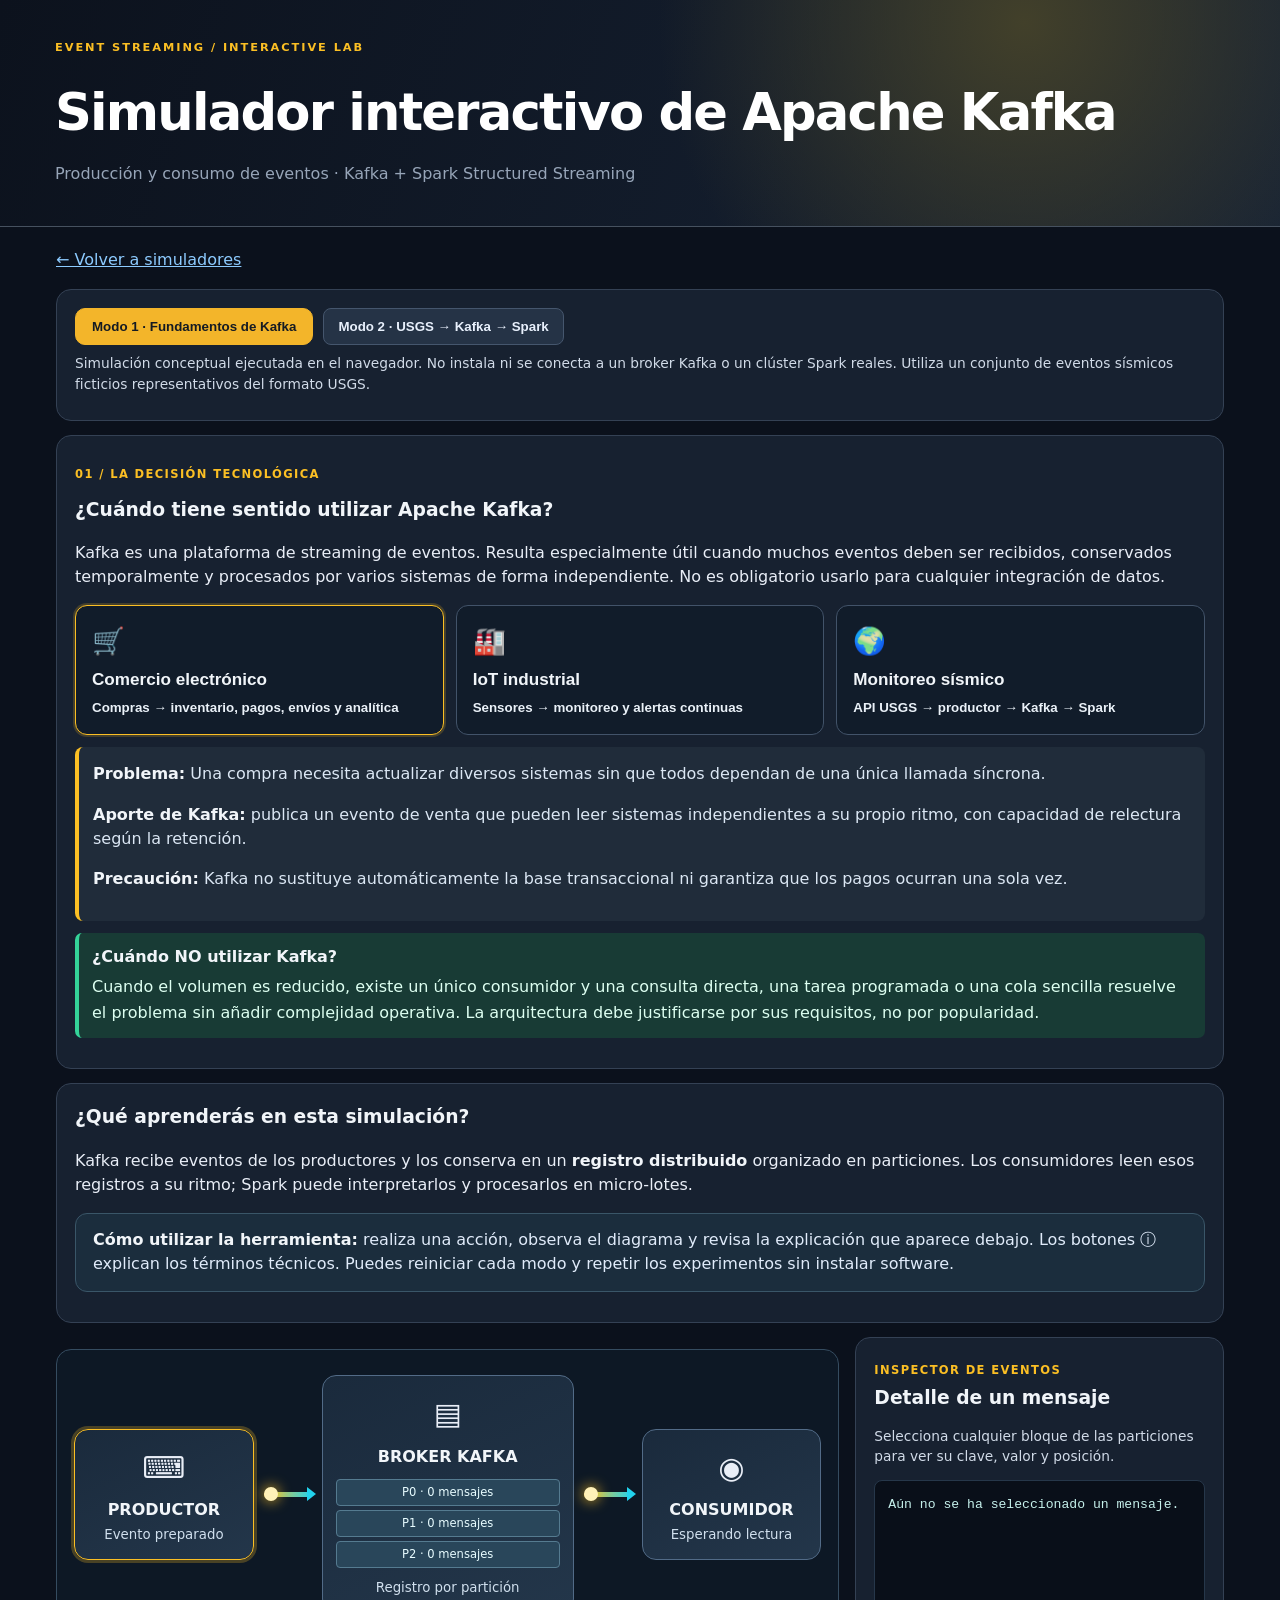
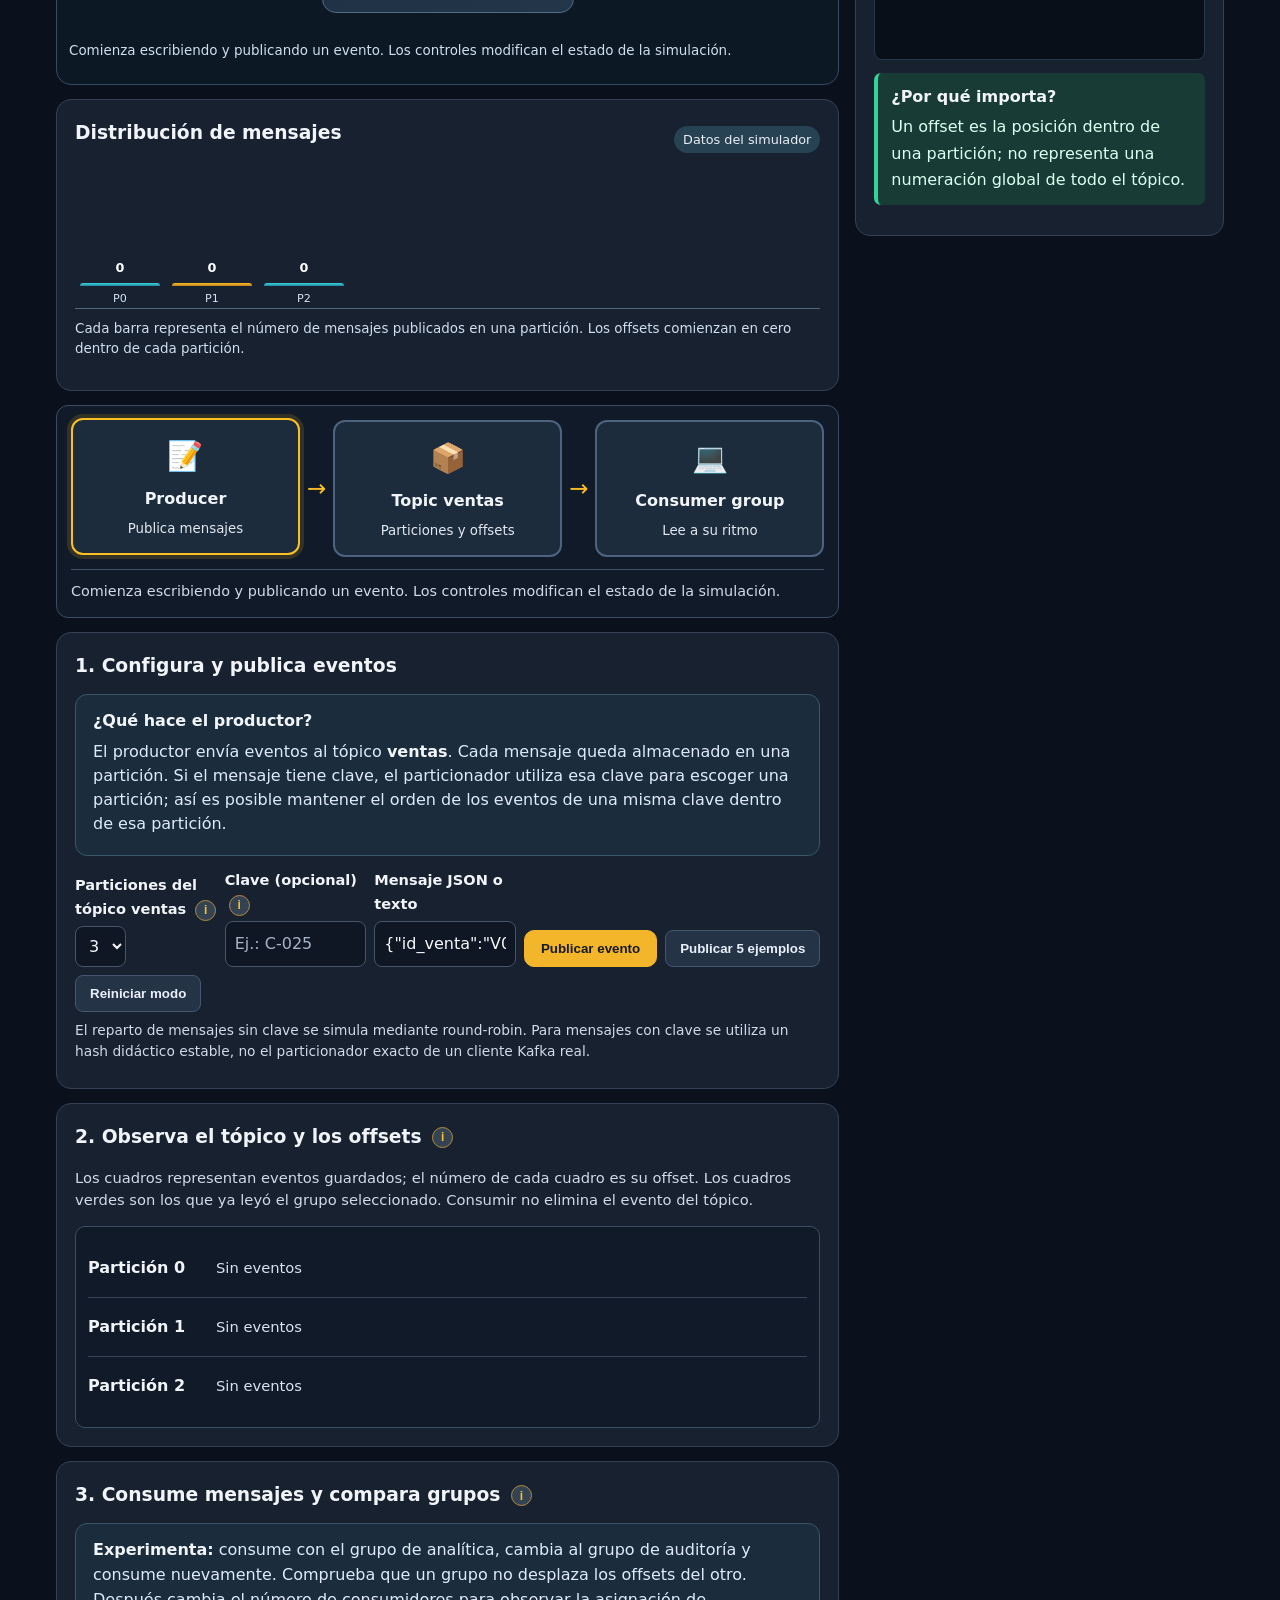
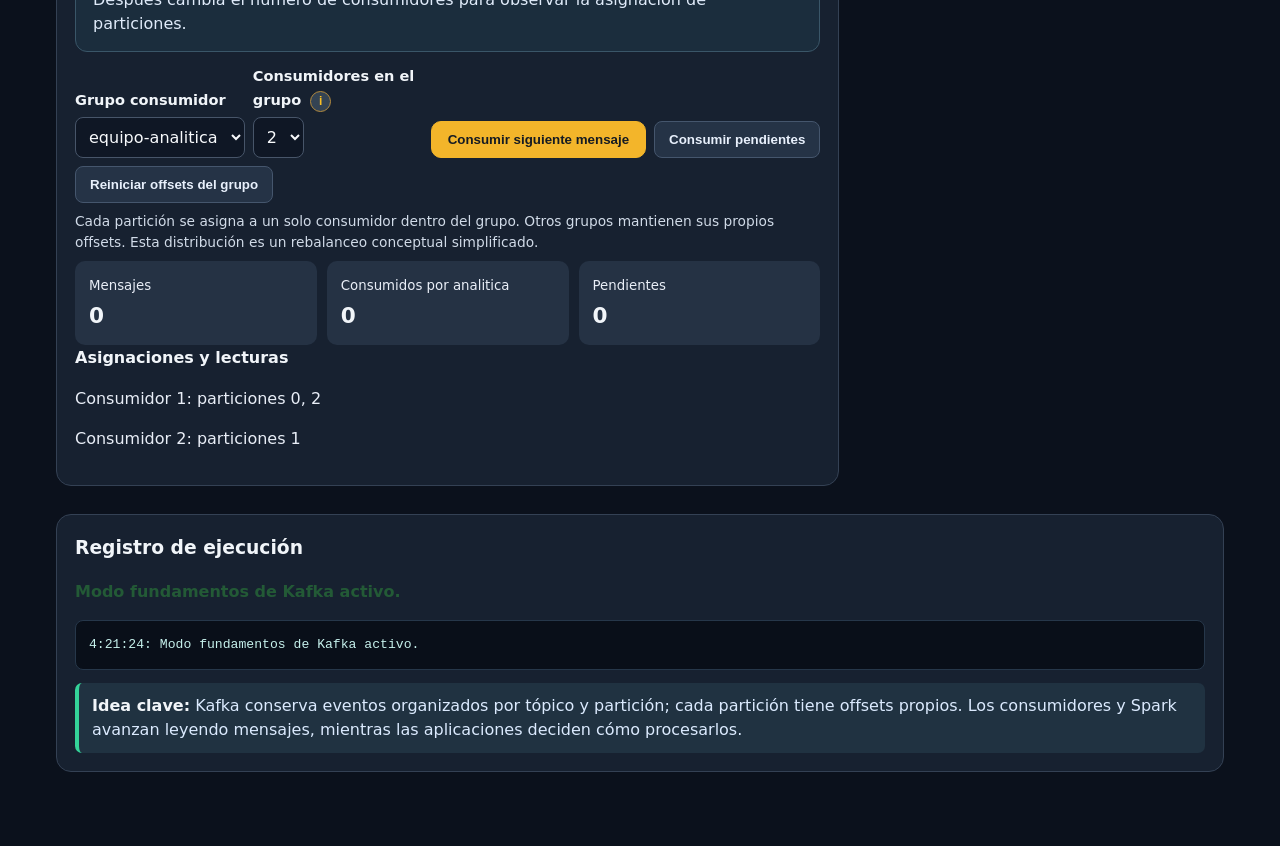
==== commit 7b1a8809: "fix(kafka): flujo y métricas visibles en ambos modos" ====
--- a/docs/simulador_kafka.html
+++ b/docs/simulador_kafka.html
@@ -138,8 +138,7 @@
 <button class="usecase" data-case="iot" aria-pressed="false"><span class="caseicon" aria-hidden="true">🏭</span><strong>IoT industrial</strong><span>Sensores → monitoreo y alertas continuas</span></button>
 <button class="usecase" data-case="sismos" aria-pressed="false"><span class="caseicon" aria-hidden="true">🌍</span><strong>Monitoreo sísmico</strong><span>API USGS → productor → Kafka → Spark</span></button>
 </div><div id="caseDetail" aria-live="polite"><strong>Problema:</strong> Una compra necesita actualizar diversos sistemas sin que todos dependan de una única llamada síncrona.<p><strong>Aporte de Kafka:</strong> publica un evento de venta que pueden leer sistemas independientes a su propio ritmo, con capacidad de relectura según la retención.</p><p><strong>Precaución:</strong> Kafka no sustituye automáticamente la base transaccional ni garantiza que los pagos ocurran una sola vez.</p></div>
-<div class="kguide"><strong>¿Cuándo NO utilizar Kafka?</strong> Cuando el volumen es reducido, existe un único consumidor y una consulta directa, una tarea programada o una cola sencilla resuelve el problema sin añadir complejidad operativa. La arquitectura debe justificarse por sus requisitos, no por popularidad.</div></section><section class="panel"><h2>¿Qué aprenderás en esta simulación?</h2><p>Kafka recibe eventos de los productores y los conserva en un <strong>registro distribuido</strong> organizado en particiones. Los consumidores leen esos registros a su ritmo; Spark puede interpretarlos y procesarlos en micro-lotes.</p><div class="explainer"><strong>Cómo utilizar la herramienta:</strong> realiza una acción, observa el diagrama y revisa la explicación que aparece debajo. Los botones <span aria-hidden="true">ⓘ</span> explican los términos técnicos. Puedes reiniciar cada modo y repetir los experimentos sin instalar software.</div></section><section class="lab-layout" id="labWorkspace"><div id="workArea"><section id="modeKafka" role="tabpanel" aria-labelledby="tabKafka">
-<div id="stageDynamic" aria-label="Ruta visual dinámica de los mensajes">
+<div class="kguide"><strong>¿Cuándo NO utilizar Kafka?</strong> Cuando el volumen es reducido, existe un único consumidor y una consulta directa, una tarea programada o una cola sencilla resuelve el problema sin añadir complejidad operativa. La arquitectura debe justificarse por sus requisitos, no por popularidad.</div></section><section class="panel"><h2>¿Qué aprenderás en esta simulación?</h2><p>Kafka recibe eventos de los productores y los conserva en un <strong>registro distribuido</strong> organizado en particiones. Los consumidores leen esos registros a su ritmo; Spark puede interpretarlos y procesarlos en micro-lotes.</p><div class="explainer"><strong>Cómo utilizar la herramienta:</strong> realiza una acción, observa el diagrama y revisa la explicación que aparece debajo. Los botones <span aria-hidden="true">ⓘ</span> explican los términos técnicos. Puedes reiniciar cada modo y repetir los experimentos sin instalar software.</div></section><section class="lab-layout" id="labWorkspace"><div id="workArea"><div id="stageDynamic" aria-label="Ruta visual dinámica de los mensajes">
 <div class="lab-flow">
 <div class="flow-entity" id="liveProducer"><span class="entity-symbol">⌨</span><strong>PRODUCTOR</strong><small id="liveProducerCaption">Esperando publicación</small></div>
 <div class="flow-link"><span class="flow-pulse" aria-hidden="true"></span></div>
@@ -147,7 +146,8 @@
 <div class="flow-link"><span class="flow-pulse" aria-hidden="true"></span></div>
 <div class="flow-entity" id="liveConsumer"><span class="entity-symbol">◉</span><strong id="liveConsumerName">CONSUMIDOR</strong><small id="liveConsumerCaption">Esperando lectura</small></div>
 </div><p class="chart-note" id="liveNarrative">Publica mensajes y observa su almacenamiento. Consumirlos no los elimina del registro.</p></div>
-<div class="panel" id="visualMetrics"><div class="viz-heading"><h2>Distribución de mensajes</h2><span class="pill">Datos del simulador</span></div><div id="partitionChart" class="metricplot" role="img" aria-label="Distribución de mensajes por partición"></div><p class="chart-note">Cada barra representa el número de mensajes publicados en una partición. Los offsets comienzan en cero dentro de cada partición.</p></div><div class="stage" aria-label="Diagrama interactivo del recorrido de eventos"><div class="stageFlow"><div class="stageNode" id="visualProducer"><span class="glyph" aria-hidden="true">📝</span><strong>Producer</strong><small>Publica mensajes</small></div><span class="stageArrow">→</span><div class="stageNode" id="visualBroker"><span class="glyph" aria-hidden="true">📦</span><strong>Topic ventas</strong><small>Particiones y offsets</small></div><span class="stageArrow">→</span><div class="stageNode" id="visualConsumer"><span class="glyph" aria-hidden="true">💻</span><strong>Consumer group</strong><small>Lee a su ritmo</small></div></div><div class="stageCaption" id="visualCaption" role="status">Comienza publicando un evento. Observa cómo aparece en una partición y cómo su offset identifica su posición.</div></div><div class="panel"><h2>1. Configura y publica eventos</h2><div class="explainer"><h3>¿Qué hace el productor?</h3><p>El productor envía eventos al tópico <strong>ventas</strong>. Cada mensaje queda almacenado en una partición. Si el mensaje tiene clave, el particionador utiliza esa clave para escoger una partición; así es posible mantener el orden de los eventos de una misma clave dentro de esa partición.</p></div>
+<div class="panel" id="visualMetrics"><div class="viz-heading"><h2>Distribución de mensajes</h2><span class="pill">Datos del simulador</span></div><div id="partitionChart" class="metricplot" role="img" aria-label="Distribución de mensajes por partición"></div><p class="chart-note">Cada barra representa el número de mensajes publicados en una partición. Los offsets comienzan en cero dentro de cada partición.</p></div><section id="modeKafka" role="tabpanel" aria-labelledby="tabKafka">
+<div class="stage" aria-label="Diagrama interactivo del recorrido de eventos"><div class="stageFlow"><div class="stageNode" id="visualProducer"><span class="glyph" aria-hidden="true">📝</span><strong>Producer</strong><small>Publica mensajes</small></div><span class="stageArrow">→</span><div class="stageNode" id="visualBroker"><span class="glyph" aria-hidden="true">📦</span><strong>Topic ventas</strong><small>Particiones y offsets</small></div><span class="stageArrow">→</span><div class="stageNode" id="visualConsumer"><span class="glyph" aria-hidden="true">💻</span><strong>Consumer group</strong><small>Lee a su ritmo</small></div></div><div class="stageCaption" id="visualCaption" role="status">Comienza publicando un evento. Observa cómo aparece en una partición y cómo su offset identifica su posición.</div></div><div class="panel"><h2>1. Configura y publica eventos</h2><div class="explainer"><h3>¿Qué hace el productor?</h3><p>El productor envía eventos al tópico <strong>ventas</strong>. Cada mensaje queda almacenado en una partición. Si el mensaje tiene clave, el particionador utiliza esa clave para escoger una partición; así es posible mantener el orden de los eventos de una misma clave dentro de esa partición.</p></div>
 <div class="inline">
 <div class="inputgroup"><label for="partitions">Particiones del tópico ventas <span class="helpbox"><button class="help" type="button" aria-label="Ayuda sobre particiones">i</button><span class="tooltip" role="tooltip">Cada partición es un registro ordenado independiente. Más particiones permiten distribuir el trabajo, pero no crean un orden global entre todas ellas.</span></span></label><select id="partitions"><option>1</option><option selected>3</option><option>4</option><option>6</option></select></div>
 <div class="inputgroup"><label for="key">Clave (opcional) <span class="helpbox"><button class="help" type="button" aria-label="Ayuda sobre la clave">i</button><span class="tooltip" role="tooltip">La clave identifica o agrupa eventos relacionados. Con la misma clave, un particionador estable dirige mensajes a la misma partición, mientras no cambie la configuración relevante.</span></span></label><input id="key" placeholder="Ej.: C-025"></div>
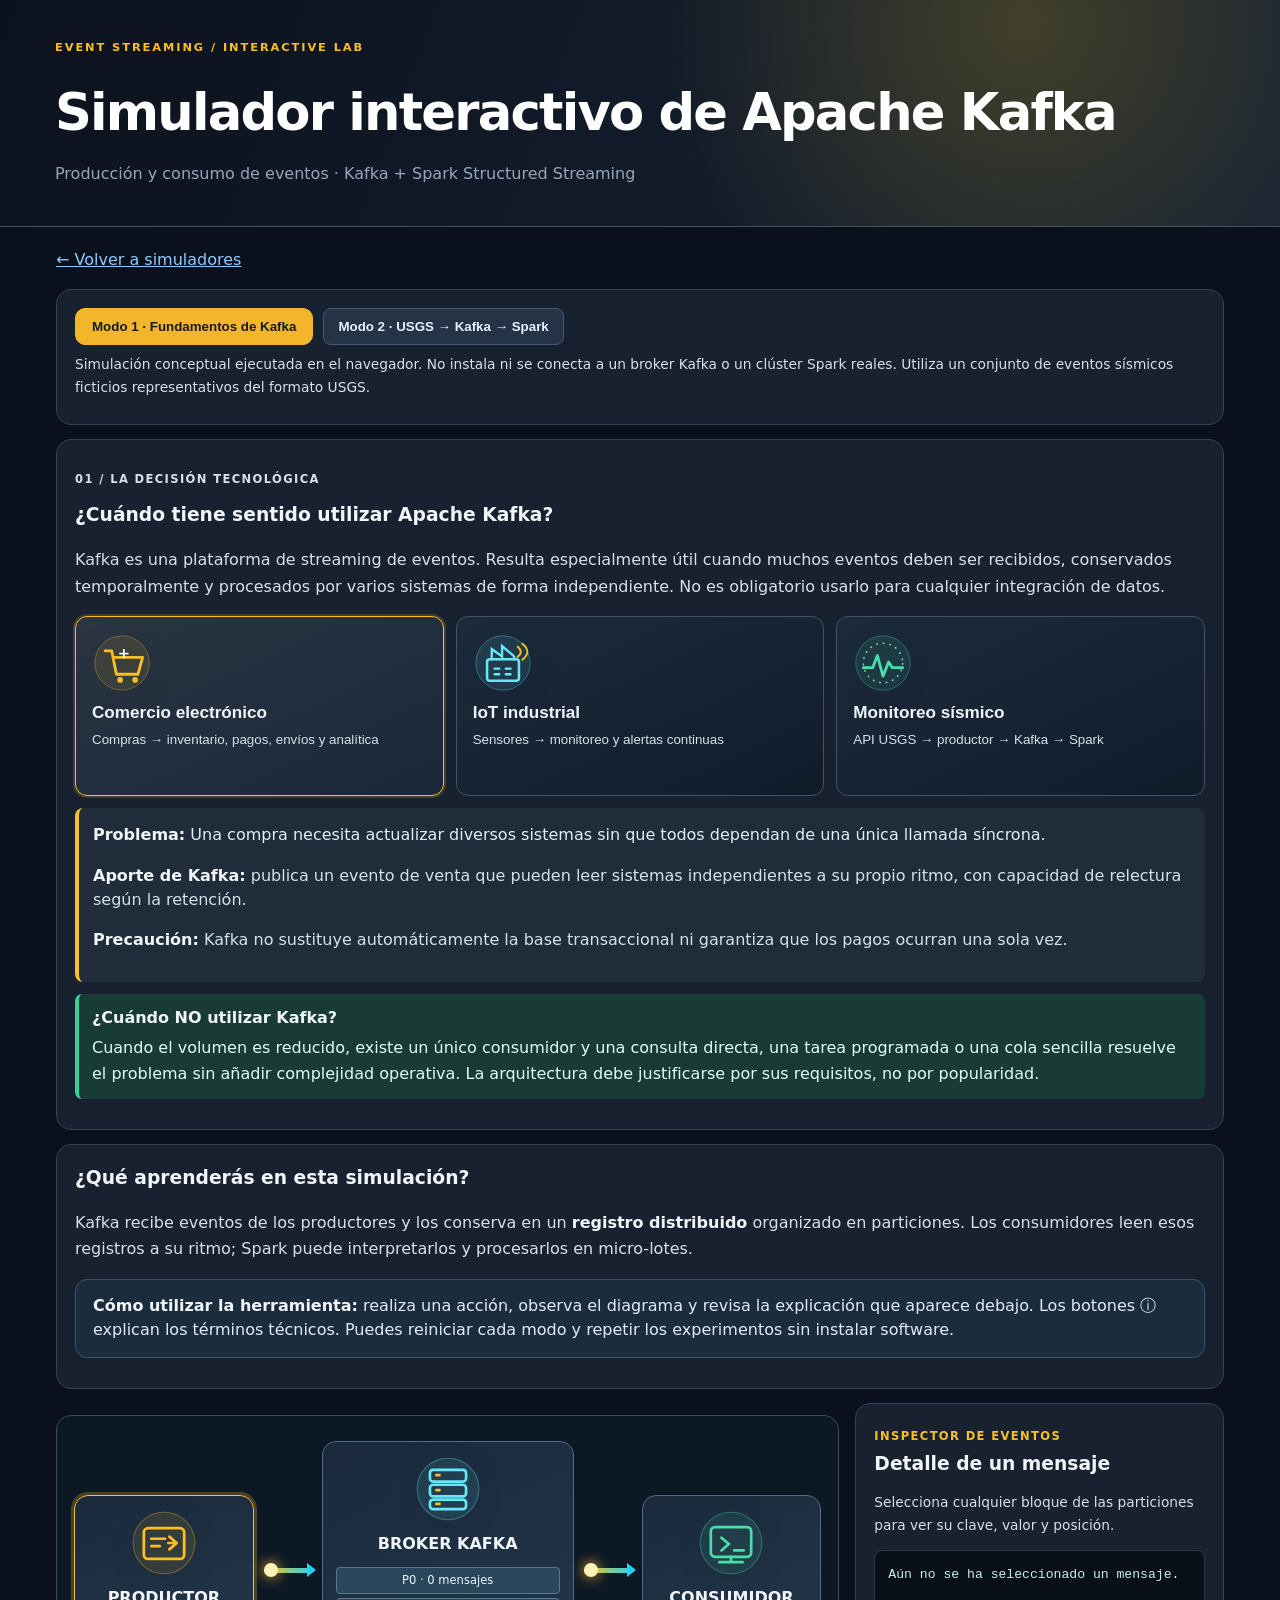
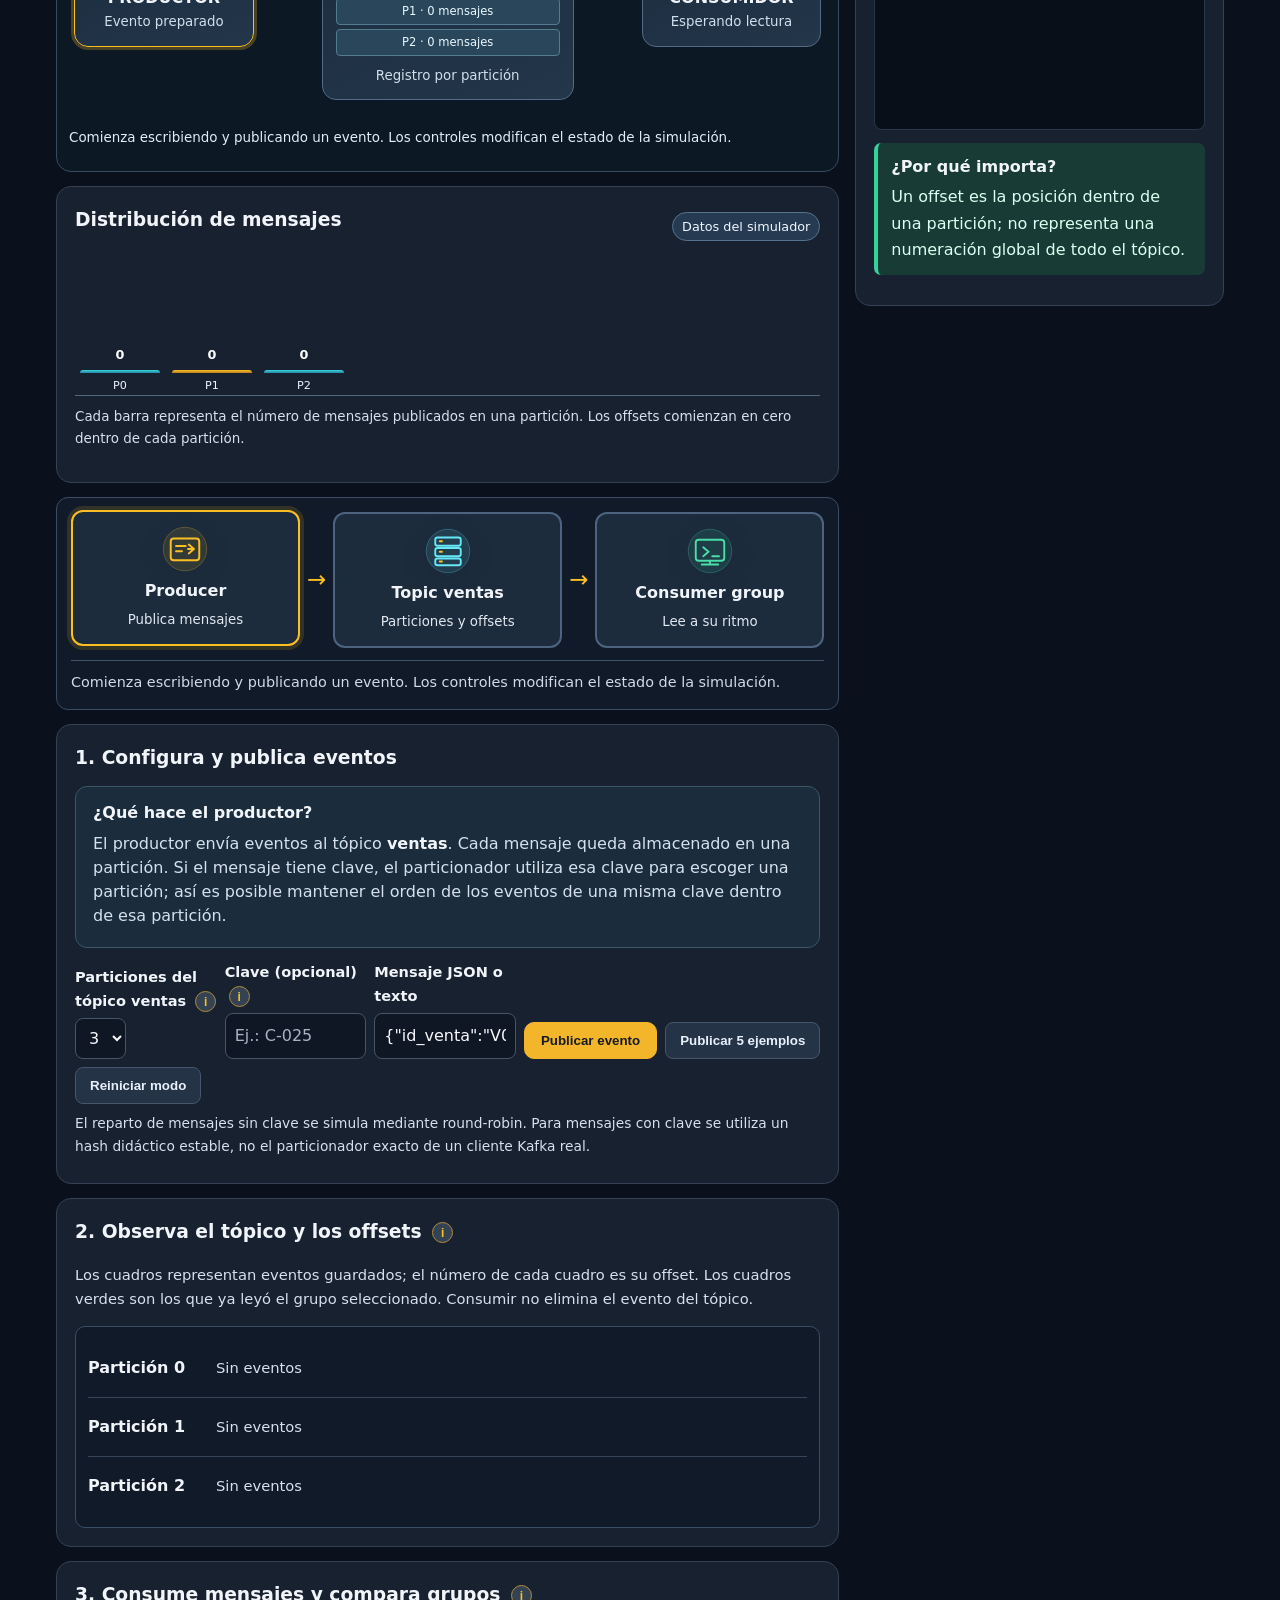
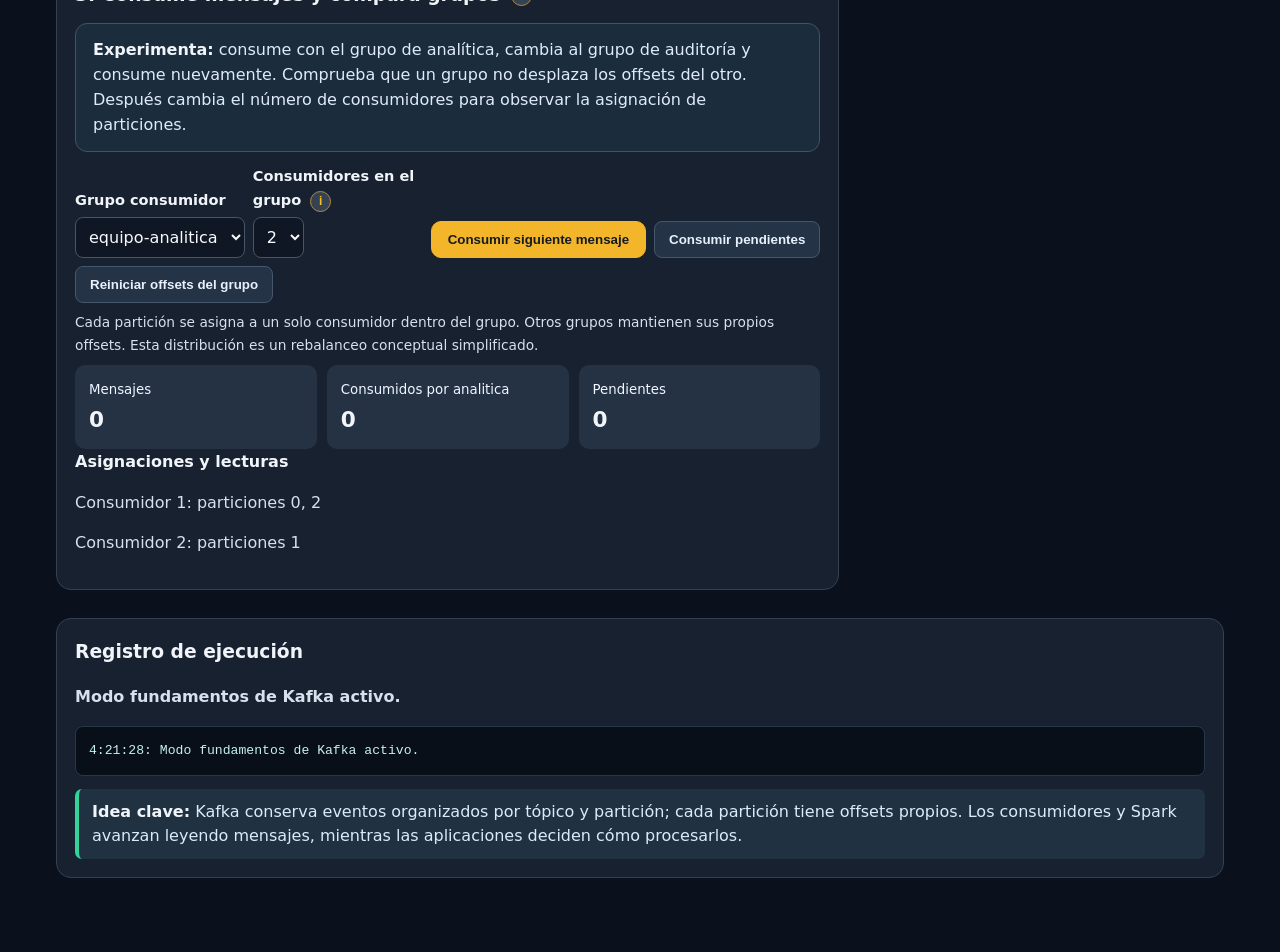
==== commit fd04524e: "style(kafka): mejorar contraste y reemplazar emojis por ilustraciones SVG accesibles" ====
--- a/docs/simulador_kafka.html
+++ b/docs/simulador_kafka.html
@@ -122,6 +122,33 @@
 #stageDynamic .flow-broker span{color:#e8fcff}
 .event-guide{color:#cfe5f4}
 @media(max-width:690px){.lab-flow{grid-template-columns:1fr;justify-items:stretch}.flow-link{width:5px;height:25px;margin:auto}.flow-link:after{top:auto;right:-5px;bottom:-5px;border-left:7px solid transparent;border-right:7px solid transparent;border-top:9px solid #22d3ee;border-bottom:0}.flow-pulse{display:none}}
+
+/* Contraste accesible y nueva iconografía vectorial */
+:root{color-scheme:dark}
+body{color:#f1f5f9}
+.panel p,.panel .muted,.panel .note,.panel small,.panel .chart-note,
+.panel .stageCaption,.panel .stageNode small,
+#contextos>p,.panel .event-guide,.panel .partition .muted,
+.panel .usecase>span:last-child{color:#d6e1ed!important}
+.panel .pill,.panel .stat small,.panel .plotcol small{color:#f0f6ff!important}
+#contextos>p,.panel>p{line-height:1.65}
+#visualMetrics .pill{background:#263b51;border:1px solid #57728d}
+.caseicon{display:block}
+.art-icon{display:block;width:62px;height:62px;filter:drop-shadow(0 5px 15px #0003)}
+.usecase{min-height:180px;display:flex;flex-direction:column;align-items:flex-start;gap:7px;background:linear-gradient(155deg,#1c2b3c,#111c2b)}
+.usecase .art-icon{width:60px;height:60px;margin-bottom:3px}
+.usecase strong{margin:0}
+.usecase span:last-child{font-weight:450}
+.usecase:hover{transform:translateY(-2px);border-color:#8ca8c0;transition:transform .15s,border-color .15s}
+.usecase[aria-pressed=true]{background:linear-gradient(155deg,#2b3543,#192838)}
+.flow-entity .art-icon{width:68px;height:68px;margin:0 auto 8px}
+.stageNode .art-icon{width:48px;height:48px;margin:0 auto 5px}
+#caseDetail,#liveNarrative{color:#e2edf8}
+.flow-broker span{color:#eaf8ff!important}
+.message small{color:#e5f2ff!important}
+.tooltip{color:#f8fafc}
+button:focus-visible,.usecase:focus-visible{outline:3px solid #facc15;outline-offset:3px}
+@media(prefers-reduced-motion:reduce){.usecase:hover{transform:none}}
 </style></head>
 <body>
 <div class="khero"><h1>Simulador interactivo de Apache Kafka</h1><p>Producción y consumo de eventos · Kafka + Spark Structured Streaming</p></div>
@@ -134,20 +161,20 @@
 </section>
 <section class="panel" id="contextos"><p class="inspector-label">01 / La decisión tecnológica</p><h2>¿Cuándo tiene sentido utilizar Apache Kafka?</h2><p>Kafka es una plataforma de streaming de eventos. Resulta especialmente útil cuando muchos eventos deben ser recibidos, conservados temporalmente y procesados por varios sistemas de forma independiente. No es obligatorio usarlo para cualquier integración de datos.</p>
 <div class="context-grid">
-<button class="usecase" data-case="retail" aria-pressed="true"><span class="caseicon" aria-hidden="true">🛒</span><strong>Comercio electrónico</strong><span>Compras → inventario, pagos, envíos y analítica</span></button>
-<button class="usecase" data-case="iot" aria-pressed="false"><span class="caseicon" aria-hidden="true">🏭</span><strong>IoT industrial</strong><span>Sensores → monitoreo y alertas continuas</span></button>
-<button class="usecase" data-case="sismos" aria-pressed="false"><span class="caseicon" aria-hidden="true">🌍</span><strong>Monitoreo sísmico</strong><span>API USGS → productor → Kafka → Spark</span></button>
+<button class="usecase" data-case="retail" aria-pressed="true"><svg class="art-icon" viewBox="0 0 64 64" role="img" aria-hidden="true" xmlns="http://www.w3.org/2000/svg"><circle cx="32" cy="32" r="29" fill="#fbbf24" fill-opacity=".10" stroke="#fbbf24" stroke-opacity=".35"/><path d="M14 19h7l5 25h23l5-18H24" fill="none" stroke="#fbbf24" stroke-width="3" stroke-linecap="round" stroke-linejoin="round"/><circle cx="30" cy="50" r="3" fill="#fbbf24"/><circle cx="46" cy="50" r="3" fill="#fbbf24"/><path d="M34 17v10m-5-5h10" stroke="#e9f3fb" stroke-width="2"/></svg><strong>Comercio electrónico</strong><span>Compras → inventario, pagos, envíos y analítica</span></button>
+<button class="usecase" data-case="iot" aria-pressed="false"><svg class="art-icon" viewBox="0 0 64 64" role="img" aria-hidden="true" xmlns="http://www.w3.org/2000/svg"><circle cx="32" cy="32" r="29" fill="#67e8f9" fill-opacity=".10" stroke="#67e8f9" stroke-opacity=".35"/><rect x="15" y="28" width="34" height="23" rx="3" fill="none" stroke="#67e8f9" stroke-width="2.7"/><path d="M20 28V17l11 8V14l13 11v3M23 38h5m7 0h5M23 44h5m7 0h5" stroke="#67e8f9" stroke-width="2.5" fill="none" stroke-linecap="round"/><path d="M47 14q8 6 0 12M52 11q12 9 0 18" stroke="#fbbf24" stroke-width="2" fill="none"/></svg><strong>IoT industrial</strong><span>Sensores → monitoreo y alertas continuas</span></button>
+<button class="usecase" data-case="sismos" aria-pressed="false"><svg class="art-icon" viewBox="0 0 64 64" role="img" aria-hidden="true" xmlns="http://www.w3.org/2000/svg"><circle cx="32" cy="32" r="29" fill="#4adeab" fill-opacity=".10" stroke="#4adeab" stroke-opacity=".35"/><path d="M11 37h10l5-13 6 22 6-15 4 6h11" stroke="#4adeab" stroke-width="3" fill="none" stroke-linejoin="round" stroke-linecap="round"/><circle cx="32" cy="32" r="21" stroke="#7cdda8" stroke-width="1.5" stroke-dasharray="2 5" fill="none"/></svg><strong>Monitoreo sísmico</strong><span>API USGS → productor → Kafka → Spark</span></button>
 </div><div id="caseDetail" aria-live="polite"><strong>Problema:</strong> Una compra necesita actualizar diversos sistemas sin que todos dependan de una única llamada síncrona.<p><strong>Aporte de Kafka:</strong> publica un evento de venta que pueden leer sistemas independientes a su propio ritmo, con capacidad de relectura según la retención.</p><p><strong>Precaución:</strong> Kafka no sustituye automáticamente la base transaccional ni garantiza que los pagos ocurran una sola vez.</p></div>
 <div class="kguide"><strong>¿Cuándo NO utilizar Kafka?</strong> Cuando el volumen es reducido, existe un único consumidor y una consulta directa, una tarea programada o una cola sencilla resuelve el problema sin añadir complejidad operativa. La arquitectura debe justificarse por sus requisitos, no por popularidad.</div></section><section class="panel"><h2>¿Qué aprenderás en esta simulación?</h2><p>Kafka recibe eventos de los productores y los conserva en un <strong>registro distribuido</strong> organizado en particiones. Los consumidores leen esos registros a su ritmo; Spark puede interpretarlos y procesarlos en micro-lotes.</p><div class="explainer"><strong>Cómo utilizar la herramienta:</strong> realiza una acción, observa el diagrama y revisa la explicación que aparece debajo. Los botones <span aria-hidden="true">ⓘ</span> explican los términos técnicos. Puedes reiniciar cada modo y repetir los experimentos sin instalar software.</div></section><section class="lab-layout" id="labWorkspace"><div id="workArea"><div id="stageDynamic" aria-label="Ruta visual dinámica de los mensajes">
 <div class="lab-flow">
-<div class="flow-entity" id="liveProducer"><span class="entity-symbol">⌨</span><strong>PRODUCTOR</strong><small id="liveProducerCaption">Esperando publicación</small></div>
+<div class="flow-entity" id="liveProducer"><svg class="art-icon" viewBox="0 0 64 64" role="img" aria-hidden="true" xmlns="http://www.w3.org/2000/svg"><circle cx="32" cy="32" r="29" fill="#fbbf24" fill-opacity=".10" stroke="#fbbf24" stroke-opacity=".35"/><rect x="13" y="18" width="38" height="29" rx="4" fill="none" stroke="#fbbf24" stroke-width="2.6"/><path d="M20 28h13m-13 7h8m8-3h8m-7-6 7 6-7 6" fill="none" stroke="#fbbf24" stroke-width="2.5" stroke-linejoin="round" stroke-linecap="round"/></svg><strong>PRODUCTOR</strong><small id="liveProducerCaption">Esperando publicación</small></div>
 <div class="flow-link"><span class="flow-pulse" aria-hidden="true"></span></div>
-<div class="flow-entity" id="liveBroker"><span class="entity-symbol">▤</span><strong>BROKER KAFKA</strong><div class="flow-broker" id="brokerMini"></div><small>Registro por partición</small></div>
+<div class="flow-entity" id="liveBroker"><svg class="art-icon" viewBox="0 0 64 64" role="img" aria-hidden="true" xmlns="http://www.w3.org/2000/svg"><circle cx="32" cy="32" r="29" fill="#67e8f9" fill-opacity=".10" stroke="#67e8f9" stroke-opacity=".35"/><rect x="15" y="14" width="34" height="11" rx="3" stroke="#67e8f9" stroke-width="2.5" fill="none"/><rect x="15" y="28" width="34" height="11" rx="3" stroke="#67e8f9" stroke-width="2.5" fill="none"/><rect x="15" y="42" width="34" height="9" rx="3" stroke="#67e8f9" stroke-width="2.5" fill="none"/><path d="M21 19h3m-3 14h3m-3 13h3" stroke="#fbbf24" stroke-width="2.5" stroke-linecap="round"/></svg><strong>BROKER KAFKA</strong><div class="flow-broker" id="brokerMini"></div><small>Registro por partición</small></div>
 <div class="flow-link"><span class="flow-pulse" aria-hidden="true"></span></div>
-<div class="flow-entity" id="liveConsumer"><span class="entity-symbol">◉</span><strong id="liveConsumerName">CONSUMIDOR</strong><small id="liveConsumerCaption">Esperando lectura</small></div>
+<div class="flow-entity" id="liveConsumer"><svg class="art-icon" viewBox="0 0 64 64" role="img" aria-hidden="true" xmlns="http://www.w3.org/2000/svg"><circle cx="32" cy="32" r="29" fill="#4adeab" fill-opacity=".10" stroke="#4adeab" stroke-opacity=".35"/><rect x="13" y="17" width="38" height="28" rx="4" fill="none" stroke="#4adeab" stroke-width="2.5"/><path d="M23 27l7 6-7 6m12 0h9M32 45v5m-11 0h22" stroke="#4adeab" stroke-width="2.5" fill="none" stroke-linecap="round"/></svg><strong id="liveConsumerName">CONSUMIDOR</strong><small id="liveConsumerCaption">Esperando lectura</small></div>
 </div><p class="chart-note" id="liveNarrative">Publica mensajes y observa su almacenamiento. Consumirlos no los elimina del registro.</p></div>
 <div class="panel" id="visualMetrics"><div class="viz-heading"><h2>Distribución de mensajes</h2><span class="pill">Datos del simulador</span></div><div id="partitionChart" class="metricplot" role="img" aria-label="Distribución de mensajes por partición"></div><p class="chart-note">Cada barra representa el número de mensajes publicados en una partición. Los offsets comienzan en cero dentro de cada partición.</p></div><section id="modeKafka" role="tabpanel" aria-labelledby="tabKafka">
-<div class="stage" aria-label="Diagrama interactivo del recorrido de eventos"><div class="stageFlow"><div class="stageNode" id="visualProducer"><span class="glyph" aria-hidden="true">📝</span><strong>Producer</strong><small>Publica mensajes</small></div><span class="stageArrow">→</span><div class="stageNode" id="visualBroker"><span class="glyph" aria-hidden="true">📦</span><strong>Topic ventas</strong><small>Particiones y offsets</small></div><span class="stageArrow">→</span><div class="stageNode" id="visualConsumer"><span class="glyph" aria-hidden="true">💻</span><strong>Consumer group</strong><small>Lee a su ritmo</small></div></div><div class="stageCaption" id="visualCaption" role="status">Comienza publicando un evento. Observa cómo aparece en una partición y cómo su offset identifica su posición.</div></div><div class="panel"><h2>1. Configura y publica eventos</h2><div class="explainer"><h3>¿Qué hace el productor?</h3><p>El productor envía eventos al tópico <strong>ventas</strong>. Cada mensaje queda almacenado en una partición. Si el mensaje tiene clave, el particionador utiliza esa clave para escoger una partición; así es posible mantener el orden de los eventos de una misma clave dentro de esa partición.</p></div>
+<div class="stage" aria-label="Diagrama interactivo del recorrido de eventos"><div class="stageFlow"><div class="stageNode" id="visualProducer"><svg class="art-icon" viewBox="0 0 64 64" role="img" aria-hidden="true" xmlns="http://www.w3.org/2000/svg"><circle cx="32" cy="32" r="29" fill="#fbbf24" fill-opacity=".10" stroke="#fbbf24" stroke-opacity=".35"/><rect x="13" y="18" width="38" height="29" rx="4" fill="none" stroke="#fbbf24" stroke-width="2.6"/><path d="M20 28h13m-13 7h8m8-3h8m-7-6 7 6-7 6" fill="none" stroke="#fbbf24" stroke-width="2.5" stroke-linejoin="round" stroke-linecap="round"/></svg><strong>Producer</strong><small>Publica mensajes</small></div><span class="stageArrow">→</span><div class="stageNode" id="visualBroker"><svg class="art-icon" viewBox="0 0 64 64" role="img" aria-hidden="true" xmlns="http://www.w3.org/2000/svg"><circle cx="32" cy="32" r="29" fill="#67e8f9" fill-opacity=".10" stroke="#67e8f9" stroke-opacity=".35"/><rect x="15" y="14" width="34" height="11" rx="3" stroke="#67e8f9" stroke-width="2.5" fill="none"/><rect x="15" y="28" width="34" height="11" rx="3" stroke="#67e8f9" stroke-width="2.5" fill="none"/><rect x="15" y="42" width="34" height="9" rx="3" stroke="#67e8f9" stroke-width="2.5" fill="none"/><path d="M21 19h3m-3 14h3m-3 13h3" stroke="#fbbf24" stroke-width="2.5" stroke-linecap="round"/></svg><strong>Topic ventas</strong><small>Particiones y offsets</small></div><span class="stageArrow">→</span><div class="stageNode" id="visualConsumer"><svg class="art-icon" viewBox="0 0 64 64" role="img" aria-hidden="true" xmlns="http://www.w3.org/2000/svg"><circle cx="32" cy="32" r="29" fill="#4adeab" fill-opacity=".10" stroke="#4adeab" stroke-opacity=".35"/><rect x="13" y="17" width="38" height="28" rx="4" fill="none" stroke="#4adeab" stroke-width="2.5"/><path d="M23 27l7 6-7 6m12 0h9M32 45v5m-11 0h22" stroke="#4adeab" stroke-width="2.5" fill="none" stroke-linecap="round"/></svg><strong>Consumer group</strong><small>Lee a su ritmo</small></div></div><div class="stageCaption" id="visualCaption" role="status">Comienza publicando un evento. Observa cómo aparece en una partición y cómo su offset identifica su posición.</div></div><div class="panel"><h2>1. Configura y publica eventos</h2><div class="explainer"><h3>¿Qué hace el productor?</h3><p>El productor envía eventos al tópico <strong>ventas</strong>. Cada mensaje queda almacenado en una partición. Si el mensaje tiene clave, el particionador utiliza esa clave para escoger una partición; así es posible mantener el orden de los eventos de una misma clave dentro de esa partición.</p></div>
 <div class="inline">
 <div class="inputgroup"><label for="partitions">Particiones del tópico ventas <span class="helpbox"><button class="help" type="button" aria-label="Ayuda sobre particiones">i</button><span class="tooltip" role="tooltip">Cada partición es un registro ordenado independiente. Más particiones permiten distribuir el trabajo, pero no crean un orden global entre todas ellas.</span></span></label><select id="partitions"><option>1</option><option selected>3</option><option>4</option><option>6</option></select></div>
 <div class="inputgroup"><label for="key">Clave (opcional) <span class="helpbox"><button class="help" type="button" aria-label="Ayuda sobre la clave">i</button><span class="tooltip" role="tooltip">La clave identifica o agrupa eventos relacionados. Con la misma clave, un particionador estable dirige mensajes a la misma partición, mientras no cambie la configuración relevante.</span></span></label><input id="key" placeholder="Ej.: C-025"></div>
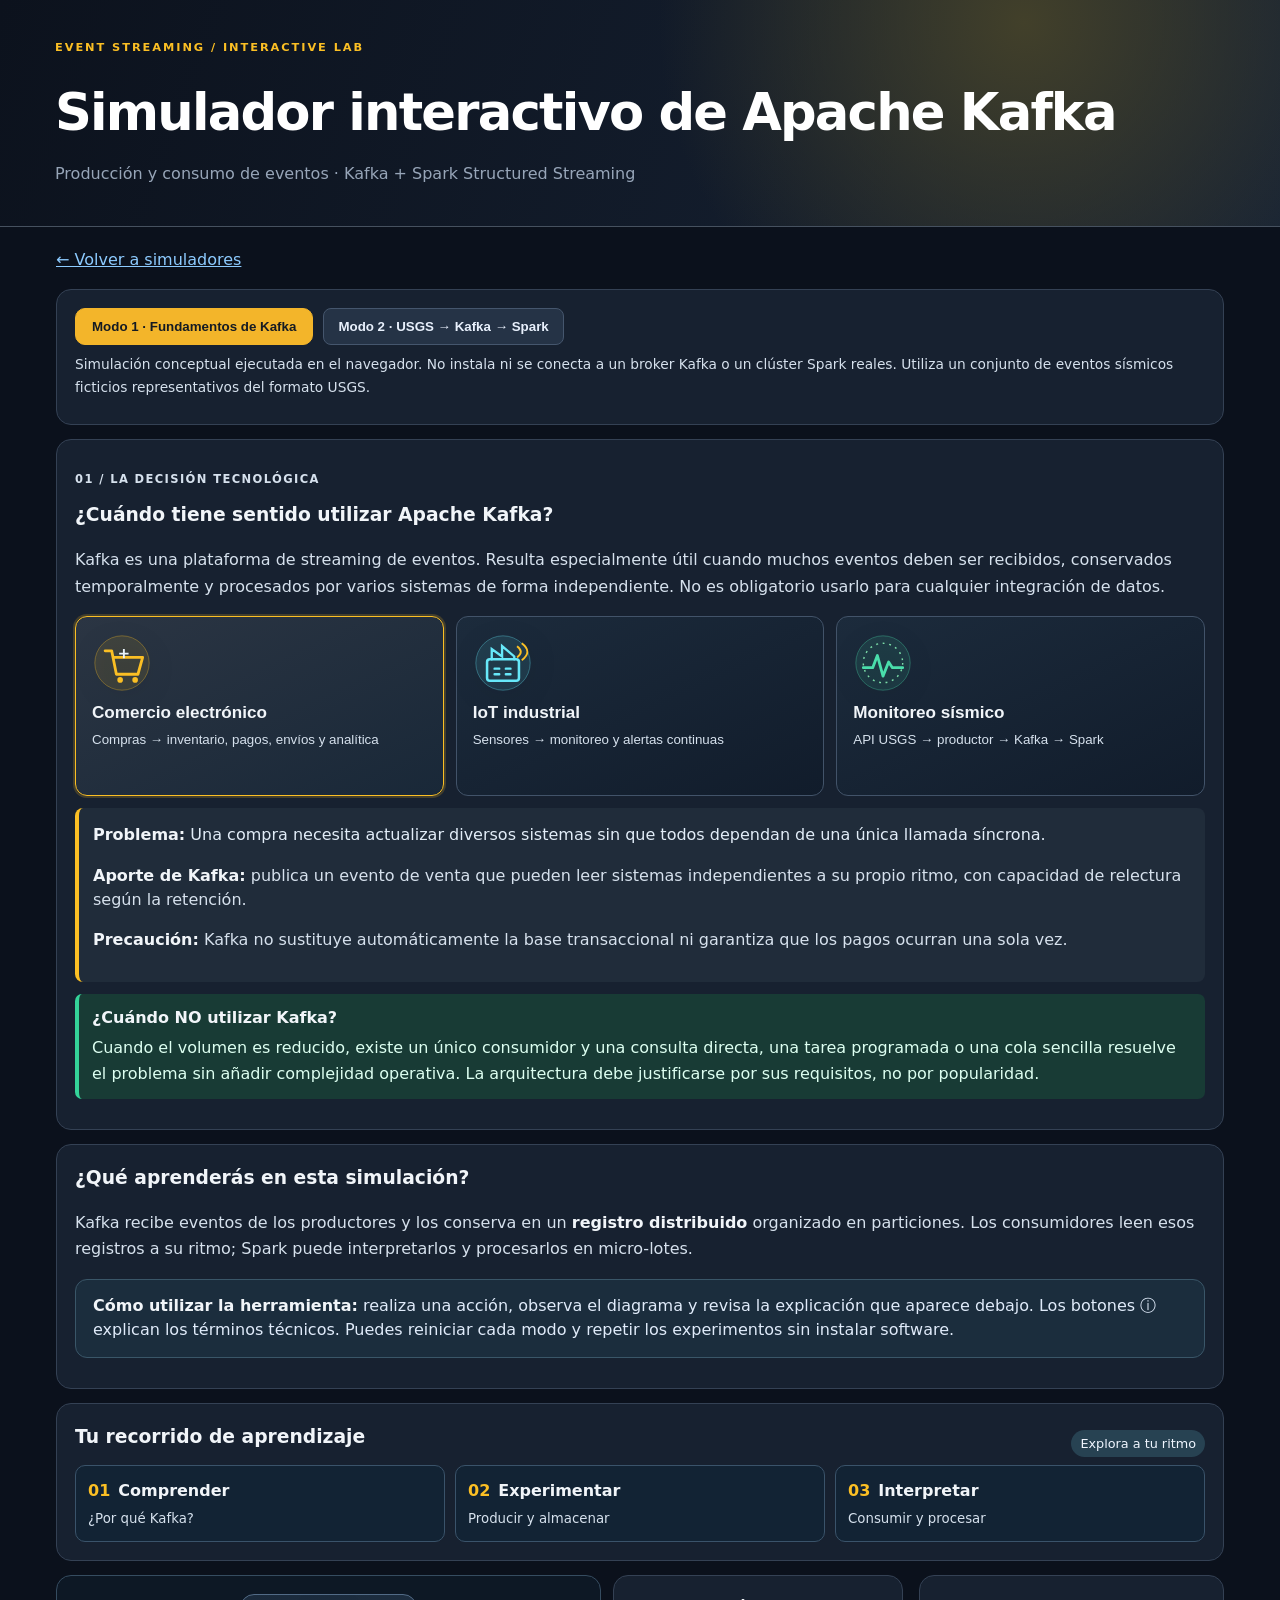
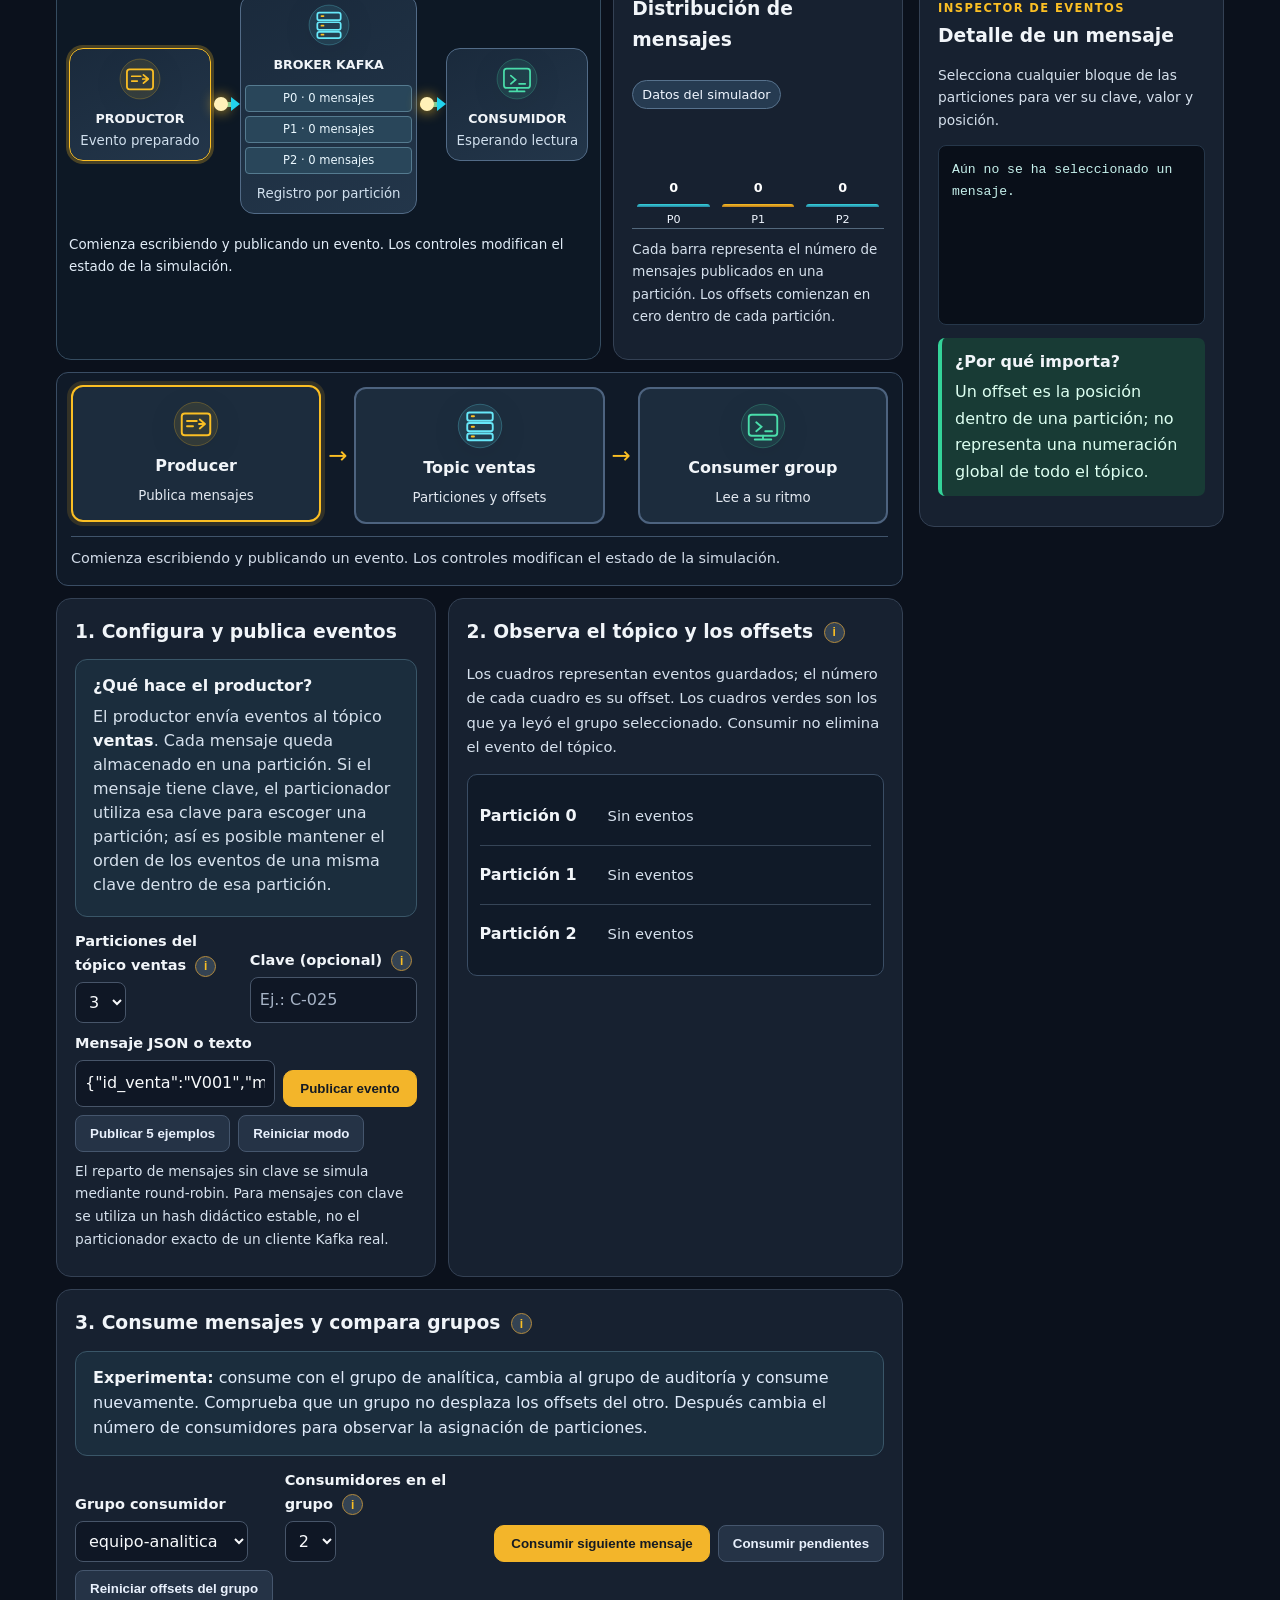
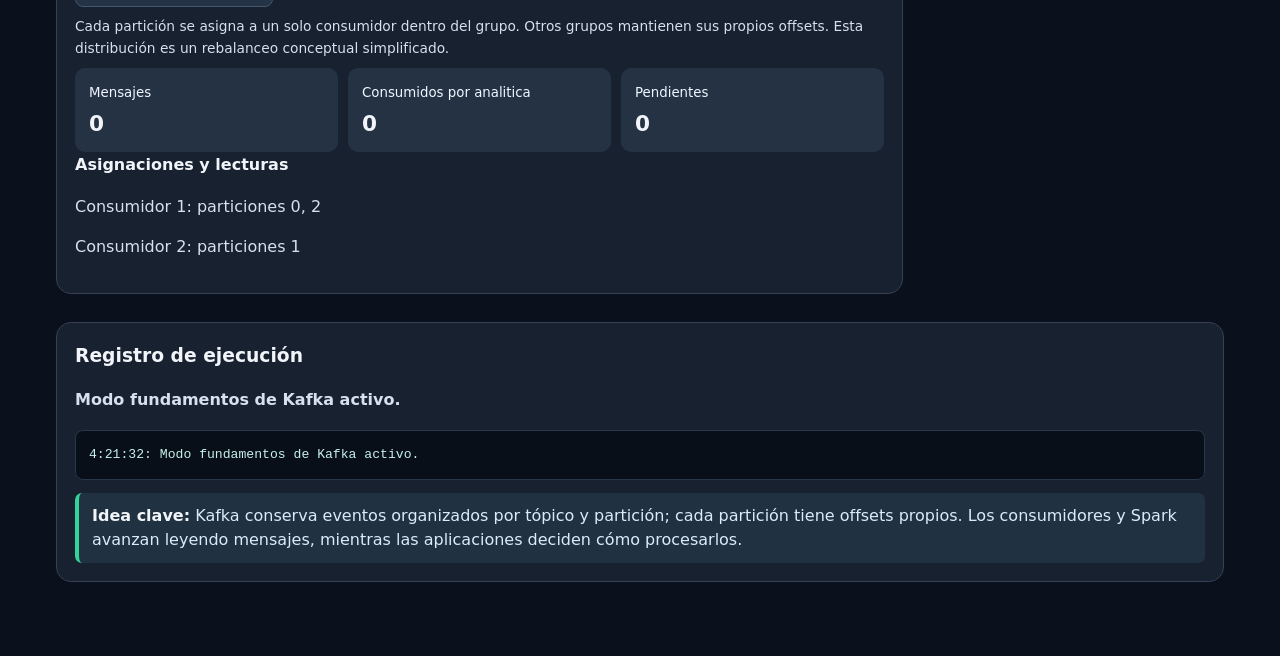
==== commit 0cf164bf: "refactor(kafka): recorrido guiado y diseño de áreas de trabajo multicolumna" ====
--- a/docs/simulador_kafka.html
+++ b/docs/simulador_kafka.html
@@ -149,6 +149,30 @@
 .tooltip{color:#f8fafc}
 button:focus-visible,.usecase:focus-visible{outline:3px solid #facc15;outline-offset:3px}
 @media(prefers-reduced-motion:reduce){.usecase:hover{transform:none}}
+
+/* Arquitectura didáctica de múltiples columnas */
+.learner-path{margin-bottom:14px}.path-grid{display:grid;grid-template-columns:repeat(3,minmax(0,1fr));gap:10px}
+.path-grid>div{background:#122334;border:1px solid #3a536a;border-radius:10px;padding:12px}
+.path-grid span{display:inline-block;color:#fbbf24;font-weight:800;margin-right:8px}
+.path-grid strong{display:inline}.path-grid small{display:block;color:#d1e2ef;margin-top:5px}
+.lab-layout{grid-template-columns:minmax(0,1fr) minmax(280px,.36fr);align-items:start}
+.workspace-visual{display:grid;grid-template-columns:minmax(0,1.6fr) minmax(220px,.85fr);gap:12px}
+.workspace-visual #stageDynamic{margin:0;min-width:0}.workspace-visual #visualMetrics{margin:0;min-width:0}
+.workspace-visual .lab-flow{grid-template-columns:1fr 23px 1.25fr 23px 1fr;gap:3px;padding:10px 0}
+.workspace-visual .flow-link{width:22px}
+.workspace-visual .flow-entity{min-width:0;padding:8px 4px;min-height:108px}
+.workspace-visual .flow-entity strong{font-size:.79rem}
+.workspace-visual .flow-entity .art-icon{width:44px;height:44px}
+.workspace-visual #partitionChart{height:110px}
+.kafka-workgrid{display:grid;grid-template-columns:minmax(290px,1fr) minmax(320px,1.2fr);gap:12px;margin-top:12px}
+.kafka-workgrid .panel{height:100%;margin:0}
+#modeKafka>.panel,#modeSpark>.panel{margin-top:12px}
+#modeKafka>.stage{margin-top:12px}
+#workArea .panel{min-width:0}
+#workArea pre{max-width:100%}
+@media(max-width:1180px){.workspace-visual{grid-template-columns:1fr}.workspace-visual #stageDynamic{margin-top:10px}}
+@media(max-width:960px){.lab-layout{grid-template-columns:1fr}.kafka-workgrid{grid-template-columns:1fr 1fr}.side-inspector{position:static}}
+@media(max-width:710px){.kafka-workgrid,.path-grid{grid-template-columns:1fr}.workspace-visual .lab-flow{grid-template-columns:1fr}.workspace-visual .flow-link{width:5px;height:20px}}
 </style></head>
 <body>
 <div class="khero"><h1>Simulador interactivo de Apache Kafka</h1><p>Producción y consumo de eventos · Kafka + Spark Structured Streaming</p></div>
@@ -165,7 +189,7 @@
 <button class="usecase" data-case="iot" aria-pressed="false"><svg class="art-icon" viewBox="0 0 64 64" role="img" aria-hidden="true" xmlns="http://www.w3.org/2000/svg"><circle cx="32" cy="32" r="29" fill="#67e8f9" fill-opacity=".10" stroke="#67e8f9" stroke-opacity=".35"/><rect x="15" y="28" width="34" height="23" rx="3" fill="none" stroke="#67e8f9" stroke-width="2.7"/><path d="M20 28V17l11 8V14l13 11v3M23 38h5m7 0h5M23 44h5m7 0h5" stroke="#67e8f9" stroke-width="2.5" fill="none" stroke-linecap="round"/><path d="M47 14q8 6 0 12M52 11q12 9 0 18" stroke="#fbbf24" stroke-width="2" fill="none"/></svg><strong>IoT industrial</strong><span>Sensores → monitoreo y alertas continuas</span></button>
 <button class="usecase" data-case="sismos" aria-pressed="false"><svg class="art-icon" viewBox="0 0 64 64" role="img" aria-hidden="true" xmlns="http://www.w3.org/2000/svg"><circle cx="32" cy="32" r="29" fill="#4adeab" fill-opacity=".10" stroke="#4adeab" stroke-opacity=".35"/><path d="M11 37h10l5-13 6 22 6-15 4 6h11" stroke="#4adeab" stroke-width="3" fill="none" stroke-linejoin="round" stroke-linecap="round"/><circle cx="32" cy="32" r="21" stroke="#7cdda8" stroke-width="1.5" stroke-dasharray="2 5" fill="none"/></svg><strong>Monitoreo sísmico</strong><span>API USGS → productor → Kafka → Spark</span></button>
 </div><div id="caseDetail" aria-live="polite"><strong>Problema:</strong> Una compra necesita actualizar diversos sistemas sin que todos dependan de una única llamada síncrona.<p><strong>Aporte de Kafka:</strong> publica un evento de venta que pueden leer sistemas independientes a su propio ritmo, con capacidad de relectura según la retención.</p><p><strong>Precaución:</strong> Kafka no sustituye automáticamente la base transaccional ni garantiza que los pagos ocurran una sola vez.</p></div>
-<div class="kguide"><strong>¿Cuándo NO utilizar Kafka?</strong> Cuando el volumen es reducido, existe un único consumidor y una consulta directa, una tarea programada o una cola sencilla resuelve el problema sin añadir complejidad operativa. La arquitectura debe justificarse por sus requisitos, no por popularidad.</div></section><section class="panel"><h2>¿Qué aprenderás en esta simulación?</h2><p>Kafka recibe eventos de los productores y los conserva en un <strong>registro distribuido</strong> organizado en particiones. Los consumidores leen esos registros a su ritmo; Spark puede interpretarlos y procesarlos en micro-lotes.</p><div class="explainer"><strong>Cómo utilizar la herramienta:</strong> realiza una acción, observa el diagrama y revisa la explicación que aparece debajo. Los botones <span aria-hidden="true">ⓘ</span> explican los términos técnicos. Puedes reiniciar cada modo y repetir los experimentos sin instalar software.</div></section><section class="lab-layout" id="labWorkspace"><div id="workArea"><div id="stageDynamic" aria-label="Ruta visual dinámica de los mensajes">
+<div class="kguide"><strong>¿Cuándo NO utilizar Kafka?</strong> Cuando el volumen es reducido, existe un único consumidor y una consulta directa, una tarea programada o una cola sencilla resuelve el problema sin añadir complejidad operativa. La arquitectura debe justificarse por sus requisitos, no por popularidad.</div></section><section class="panel"><h2>¿Qué aprenderás en esta simulación?</h2><p>Kafka recibe eventos de los productores y los conserva en un <strong>registro distribuido</strong> organizado en particiones. Los consumidores leen esos registros a su ritmo; Spark puede interpretarlos y procesarlos en micro-lotes.</p><div class="explainer"><strong>Cómo utilizar la herramienta:</strong> realiza una acción, observa el diagrama y revisa la explicación que aparece debajo. Los botones <span aria-hidden="true">ⓘ</span> explican los términos técnicos. Puedes reiniciar cada modo y repetir los experimentos sin instalar software.</div></section><section class="panel learner-path"><div class="viz-heading"><h2>Tu recorrido de aprendizaje</h2><span class="pill">Explora a tu ritmo</span></div><div class="path-grid"><div><span>01</span><strong>Comprender</strong><small>¿Por qué Kafka?</small></div><div><span>02</span><strong>Experimentar</strong><small>Producir y almacenar</small></div><div><span>03</span><strong>Interpretar</strong><small>Consumir y procesar</small></div></div></section><section class="lab-layout" id="labWorkspace"><div id="workArea"><div class="workspace-visual"><div id="stageDynamic" aria-label="Ruta visual dinámica de los mensajes">
 <div class="lab-flow">
 <div class="flow-entity" id="liveProducer"><svg class="art-icon" viewBox="0 0 64 64" role="img" aria-hidden="true" xmlns="http://www.w3.org/2000/svg"><circle cx="32" cy="32" r="29" fill="#fbbf24" fill-opacity=".10" stroke="#fbbf24" stroke-opacity=".35"/><rect x="13" y="18" width="38" height="29" rx="4" fill="none" stroke="#fbbf24" stroke-width="2.6"/><path d="M20 28h13m-13 7h8m8-3h8m-7-6 7 6-7 6" fill="none" stroke="#fbbf24" stroke-width="2.5" stroke-linejoin="round" stroke-linecap="round"/></svg><strong>PRODUCTOR</strong><small id="liveProducerCaption">Esperando publicación</small></div>
 <div class="flow-link"><span class="flow-pulse" aria-hidden="true"></span></div>
@@ -173,8 +197,8 @@
 <div class="flow-link"><span class="flow-pulse" aria-hidden="true"></span></div>
 <div class="flow-entity" id="liveConsumer"><svg class="art-icon" viewBox="0 0 64 64" role="img" aria-hidden="true" xmlns="http://www.w3.org/2000/svg"><circle cx="32" cy="32" r="29" fill="#4adeab" fill-opacity=".10" stroke="#4adeab" stroke-opacity=".35"/><rect x="13" y="17" width="38" height="28" rx="4" fill="none" stroke="#4adeab" stroke-width="2.5"/><path d="M23 27l7 6-7 6m12 0h9M32 45v5m-11 0h22" stroke="#4adeab" stroke-width="2.5" fill="none" stroke-linecap="round"/></svg><strong id="liveConsumerName">CONSUMIDOR</strong><small id="liveConsumerCaption">Esperando lectura</small></div>
 </div><p class="chart-note" id="liveNarrative">Publica mensajes y observa su almacenamiento. Consumirlos no los elimina del registro.</p></div>
-<div class="panel" id="visualMetrics"><div class="viz-heading"><h2>Distribución de mensajes</h2><span class="pill">Datos del simulador</span></div><div id="partitionChart" class="metricplot" role="img" aria-label="Distribución de mensajes por partición"></div><p class="chart-note">Cada barra representa el número de mensajes publicados en una partición. Los offsets comienzan en cero dentro de cada partición.</p></div><section id="modeKafka" role="tabpanel" aria-labelledby="tabKafka">
-<div class="stage" aria-label="Diagrama interactivo del recorrido de eventos"><div class="stageFlow"><div class="stageNode" id="visualProducer"><svg class="art-icon" viewBox="0 0 64 64" role="img" aria-hidden="true" xmlns="http://www.w3.org/2000/svg"><circle cx="32" cy="32" r="29" fill="#fbbf24" fill-opacity=".10" stroke="#fbbf24" stroke-opacity=".35"/><rect x="13" y="18" width="38" height="29" rx="4" fill="none" stroke="#fbbf24" stroke-width="2.6"/><path d="M20 28h13m-13 7h8m8-3h8m-7-6 7 6-7 6" fill="none" stroke="#fbbf24" stroke-width="2.5" stroke-linejoin="round" stroke-linecap="round"/></svg><strong>Producer</strong><small>Publica mensajes</small></div><span class="stageArrow">→</span><div class="stageNode" id="visualBroker"><svg class="art-icon" viewBox="0 0 64 64" role="img" aria-hidden="true" xmlns="http://www.w3.org/2000/svg"><circle cx="32" cy="32" r="29" fill="#67e8f9" fill-opacity=".10" stroke="#67e8f9" stroke-opacity=".35"/><rect x="15" y="14" width="34" height="11" rx="3" stroke="#67e8f9" stroke-width="2.5" fill="none"/><rect x="15" y="28" width="34" height="11" rx="3" stroke="#67e8f9" stroke-width="2.5" fill="none"/><rect x="15" y="42" width="34" height="9" rx="3" stroke="#67e8f9" stroke-width="2.5" fill="none"/><path d="M21 19h3m-3 14h3m-3 13h3" stroke="#fbbf24" stroke-width="2.5" stroke-linecap="round"/></svg><strong>Topic ventas</strong><small>Particiones y offsets</small></div><span class="stageArrow">→</span><div class="stageNode" id="visualConsumer"><svg class="art-icon" viewBox="0 0 64 64" role="img" aria-hidden="true" xmlns="http://www.w3.org/2000/svg"><circle cx="32" cy="32" r="29" fill="#4adeab" fill-opacity=".10" stroke="#4adeab" stroke-opacity=".35"/><rect x="13" y="17" width="38" height="28" rx="4" fill="none" stroke="#4adeab" stroke-width="2.5"/><path d="M23 27l7 6-7 6m12 0h9M32 45v5m-11 0h22" stroke="#4adeab" stroke-width="2.5" fill="none" stroke-linecap="round"/></svg><strong>Consumer group</strong><small>Lee a su ritmo</small></div></div><div class="stageCaption" id="visualCaption" role="status">Comienza publicando un evento. Observa cómo aparece en una partición y cómo su offset identifica su posición.</div></div><div class="panel"><h2>1. Configura y publica eventos</h2><div class="explainer"><h3>¿Qué hace el productor?</h3><p>El productor envía eventos al tópico <strong>ventas</strong>. Cada mensaje queda almacenado en una partición. Si el mensaje tiene clave, el particionador utiliza esa clave para escoger una partición; así es posible mantener el orden de los eventos de una misma clave dentro de esa partición.</p></div>
+<div class="panel" id="visualMetrics"><div class="viz-heading"><h2>Distribución de mensajes</h2><span class="pill">Datos del simulador</span></div><div id="partitionChart" class="metricplot" role="img" aria-label="Distribución de mensajes por partición"></div><p class="chart-note">Cada barra representa el número de mensajes publicados en una partición. Los offsets comienzan en cero dentro de cada partición.</p></div></div><section id="modeKafka" role="tabpanel" aria-labelledby="tabKafka">
+<div class="stage" aria-label="Diagrama interactivo del recorrido de eventos"><div class="stageFlow"><div class="stageNode" id="visualProducer"><svg class="art-icon" viewBox="0 0 64 64" role="img" aria-hidden="true" xmlns="http://www.w3.org/2000/svg"><circle cx="32" cy="32" r="29" fill="#fbbf24" fill-opacity=".10" stroke="#fbbf24" stroke-opacity=".35"/><rect x="13" y="18" width="38" height="29" rx="4" fill="none" stroke="#fbbf24" stroke-width="2.6"/><path d="M20 28h13m-13 7h8m8-3h8m-7-6 7 6-7 6" fill="none" stroke="#fbbf24" stroke-width="2.5" stroke-linejoin="round" stroke-linecap="round"/></svg><strong>Producer</strong><small>Publica mensajes</small></div><span class="stageArrow">→</span><div class="stageNode" id="visualBroker"><svg class="art-icon" viewBox="0 0 64 64" role="img" aria-hidden="true" xmlns="http://www.w3.org/2000/svg"><circle cx="32" cy="32" r="29" fill="#67e8f9" fill-opacity=".10" stroke="#67e8f9" stroke-opacity=".35"/><rect x="15" y="14" width="34" height="11" rx="3" stroke="#67e8f9" stroke-width="2.5" fill="none"/><rect x="15" y="28" width="34" height="11" rx="3" stroke="#67e8f9" stroke-width="2.5" fill="none"/><rect x="15" y="42" width="34" height="9" rx="3" stroke="#67e8f9" stroke-width="2.5" fill="none"/><path d="M21 19h3m-3 14h3m-3 13h3" stroke="#fbbf24" stroke-width="2.5" stroke-linecap="round"/></svg><strong>Topic ventas</strong><small>Particiones y offsets</small></div><span class="stageArrow">→</span><div class="stageNode" id="visualConsumer"><svg class="art-icon" viewBox="0 0 64 64" role="img" aria-hidden="true" xmlns="http://www.w3.org/2000/svg"><circle cx="32" cy="32" r="29" fill="#4adeab" fill-opacity=".10" stroke="#4adeab" stroke-opacity=".35"/><rect x="13" y="17" width="38" height="28" rx="4" fill="none" stroke="#4adeab" stroke-width="2.5"/><path d="M23 27l7 6-7 6m12 0h9M32 45v5m-11 0h22" stroke="#4adeab" stroke-width="2.5" fill="none" stroke-linecap="round"/></svg><strong>Consumer group</strong><small>Lee a su ritmo</small></div></div><div class="stageCaption" id="visualCaption" role="status">Comienza publicando un evento. Observa cómo aparece en una partición y cómo su offset identifica su posición.</div></div><div class="kafka-workgrid"><div class="producer-column"><div class="panel"><h2>1. Configura y publica eventos</h2><div class="explainer"><h3>¿Qué hace el productor?</h3><p>El productor envía eventos al tópico <strong>ventas</strong>. Cada mensaje queda almacenado en una partición. Si el mensaje tiene clave, el particionador utiliza esa clave para escoger una partición; así es posible mantener el orden de los eventos de una misma clave dentro de esa partición.</p></div>
 <div class="inline">
 <div class="inputgroup"><label for="partitions">Particiones del tópico ventas <span class="helpbox"><button class="help" type="button" aria-label="Ayuda sobre particiones">i</button><span class="tooltip" role="tooltip">Cada partición es un registro ordenado independiente. Más particiones permiten distribuir el trabajo, pero no crean un orden global entre todas ellas.</span></span></label><select id="partitions"><option>1</option><option selected>3</option><option>4</option><option>6</option></select></div>
 <div class="inputgroup"><label for="key">Clave (opcional) <span class="helpbox"><button class="help" type="button" aria-label="Ayuda sobre la clave">i</button><span class="tooltip" role="tooltip">La clave identifica o agrupa eventos relacionados. Con la misma clave, un particionador estable dirige mensajes a la misma partición, mientras no cambie la configuración relevante.</span></span></label><input id="key" placeholder="Ej.: C-025"></div>
@@ -184,8 +208,8 @@
 <button id="clearKafka">Reiniciar modo</button>
 </div><p class="note">El reparto de mensajes sin clave se simula mediante round-robin. Para mensajes con clave se utiliza un hash didáctico estable, no el particionador exacto de un cliente Kafka real.</p>
 </div>
-<div class="panel"><h2>2. Observa el tópico y los offsets <span class="helpbox"><button class="help" aria-label="¿Qué es un offset?" type="button">i</button><span class="tooltip" role="tooltip">Offset: posición secuencial de un mensaje dentro de una partición. Cada partición comienza su propia secuencia en cero.</span></span></h2><p class="muted">Los cuadros representan eventos guardados; el número de cada cuadro es su offset. Los cuadros verdes son los que ya leyó el grupo seleccionado. Consumir no elimina el evento del tópico.</p><div id="topicKafka" class="topic" aria-live="polite"></div></div>
-<div class="panel"><h2>3. Consume mensajes y compara grupos <span class="helpbox"><button class="help" type="button" aria-label="¿Qué es un grupo consumidor?">i</button><span class="tooltip" role="tooltip">Un grupo coordina lectores que se reparten particiones. Cada grupo tiene su progreso independiente y puede leer el mismo tópico.</span></span></h2><div class="explainer"><strong>Experimenta:</strong> consume con el grupo de analítica, cambia al grupo de auditoría y consume nuevamente. Comprueba que un grupo no desplaza los offsets del otro. Después cambia el número de consumidores para observar la asignación de particiones.</div>
+</div><div class="topic-column"><div class="panel"><h2>2. Observa el tópico y los offsets <span class="helpbox"><button class="help" aria-label="¿Qué es un offset?" type="button">i</button><span class="tooltip" role="tooltip">Offset: posición secuencial de un mensaje dentro de una partición. Cada partición comienza su propia secuencia en cero.</span></span></h2><p class="muted">Los cuadros representan eventos guardados; el número de cada cuadro es su offset. Los cuadros verdes son los que ya leyó el grupo seleccionado. Consumir no elimina el evento del tópico.</p><div id="topicKafka" class="topic" aria-live="polite"></div></div>
+</div></div><div class="panel"><h2>3. Consume mensajes y compara grupos <span class="helpbox"><button class="help" type="button" aria-label="¿Qué es un grupo consumidor?">i</button><span class="tooltip" role="tooltip">Un grupo coordina lectores que se reparten particiones. Cada grupo tiene su progreso independiente y puede leer el mismo tópico.</span></span></h2><div class="explainer"><strong>Experimenta:</strong> consume con el grupo de analítica, cambia al grupo de auditoría y consume nuevamente. Comprueba que un grupo no desplaza los offsets del otro. Después cambia el número de consumidores para observar la asignación de particiones.</div>
 <div class="inline"><div class="inputgroup"><label for="group">Grupo consumidor</label><select id="group"><option value="analitica">equipo-analitica</option><option value="auditoria">equipo-auditoria</option></select></div>
 <div class="inputgroup"><label for="consumers">Consumidores en el grupo <span class="helpbox"><button class="help" type="button" aria-label="Ayuda sobre consumidores">i</button><span class="tooltip" role="tooltip">Dentro de un grupo, una partición se asigna a un consumidor a la vez. Si hay más consumidores que particiones, algunos quedan sin trabajo.</span></span></label><select id="consumers"><option>1</option><option selected>2</option><option>3</option><option>4</option></select></div>
 <button class="primary" id="consume">Consumir siguiente mensaje</button><button id="consumeAll">Consumir pendientes</button>
